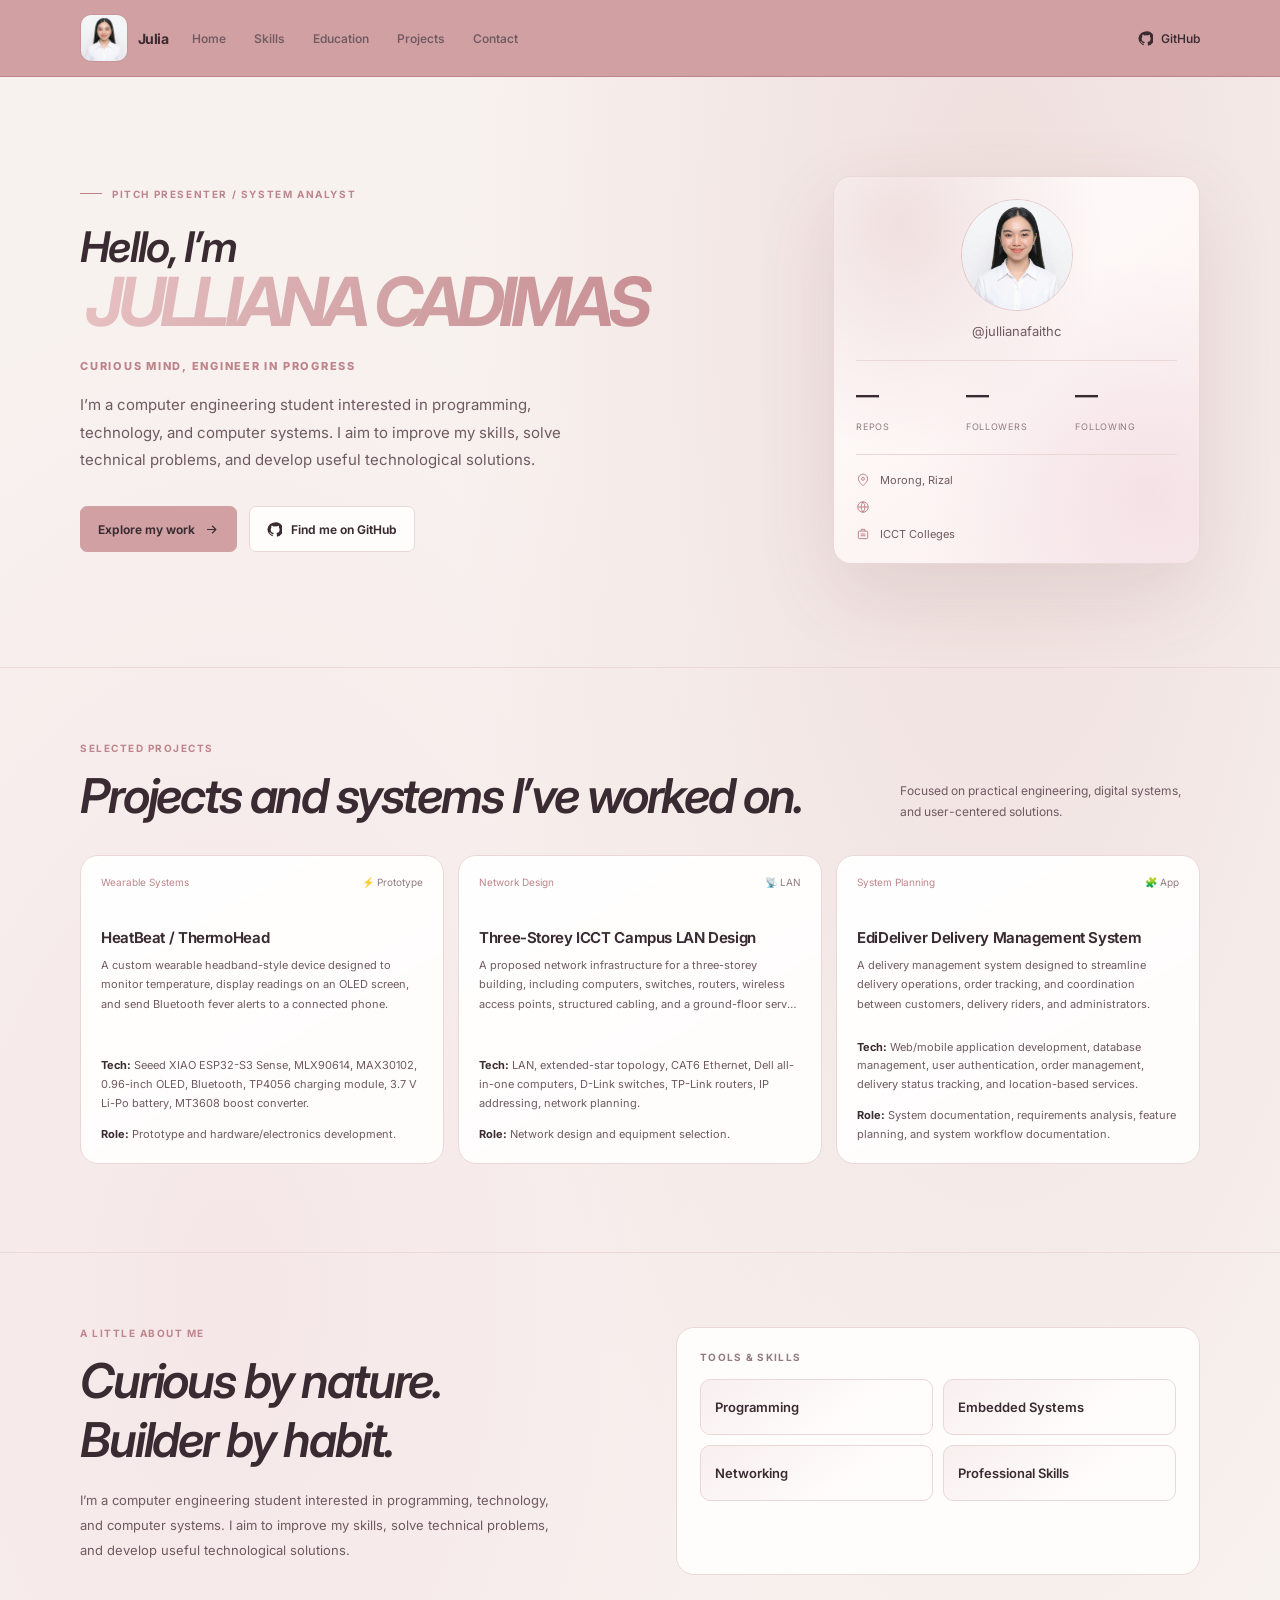
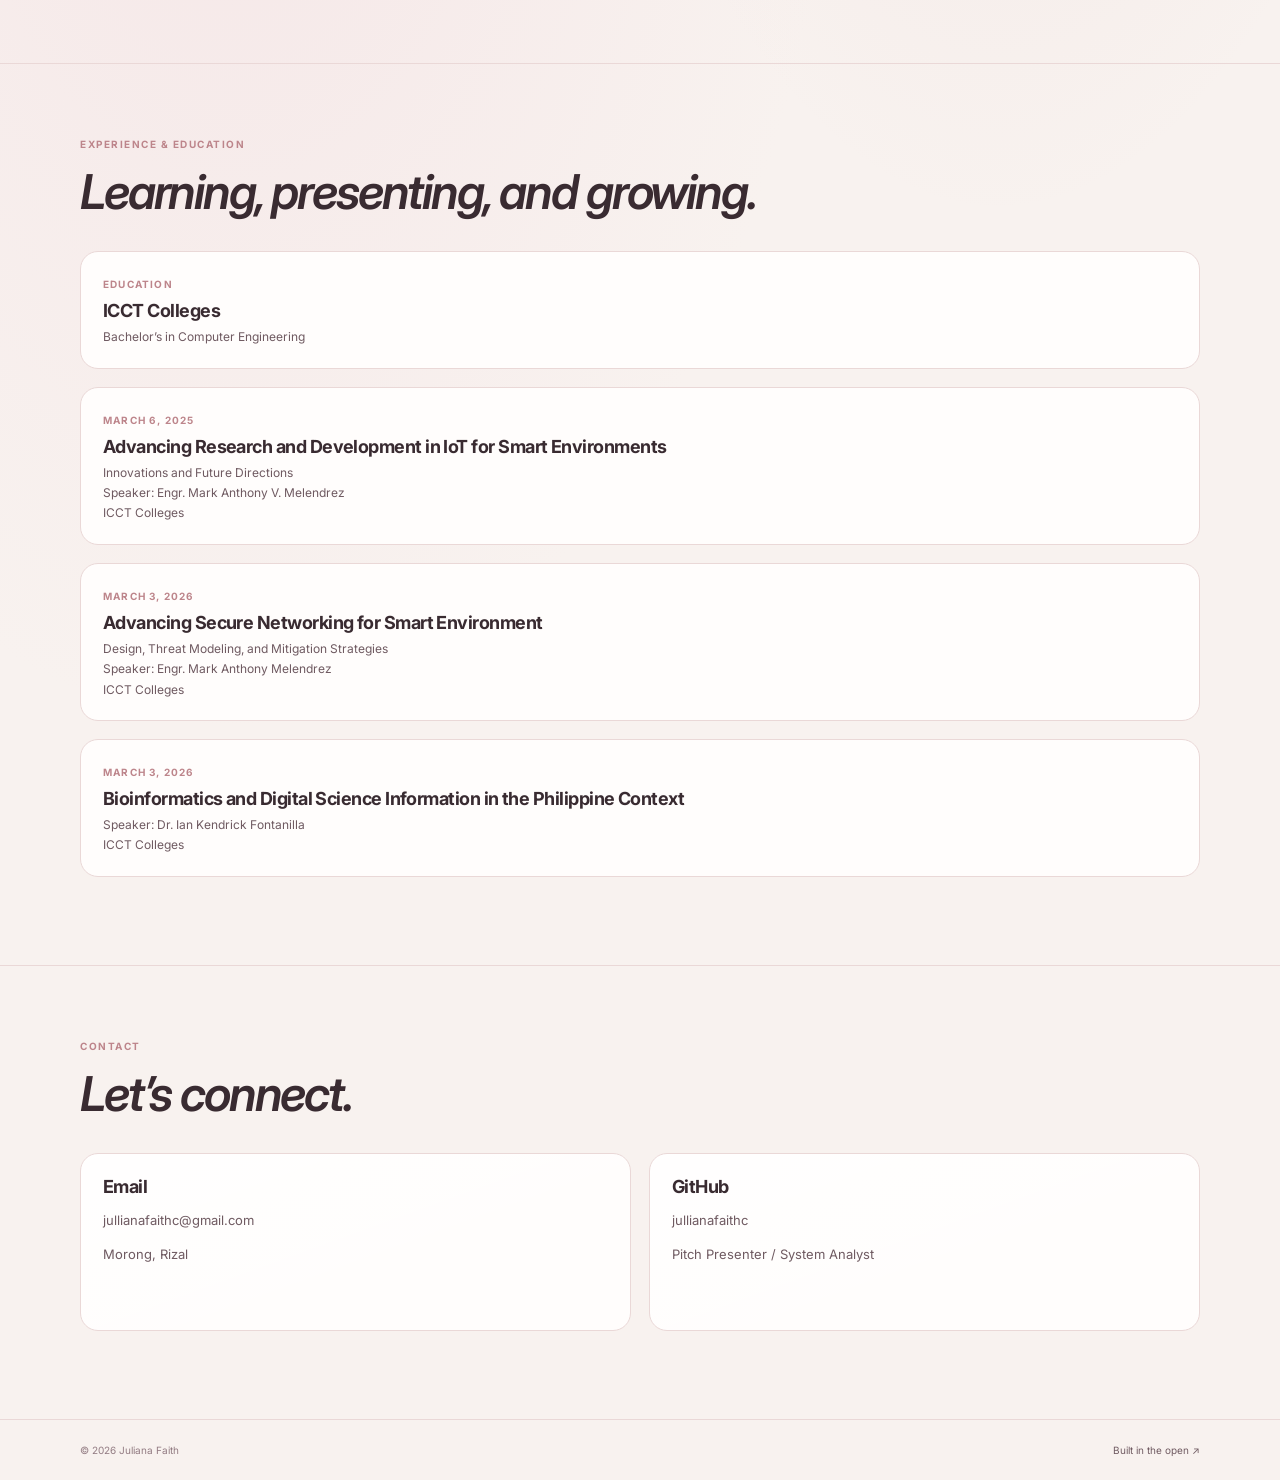
==== index.html @ ccee4d86 "Update portfolio header color Co-authored-by: Copilot <223556219+Copilot@users.noreply.github.com>" ====
<!doctype html>
<html lang="en">
  <head>
    <meta charset="utf-8" />
    <meta name="viewport" content="width=device-width, initial-scale=1" />
    <meta
      name="description"
      content="Portfolio of Juliana Faith E. Cadimas — computer engineering student, system analyst, and software developer."
    />
    <meta name="theme-color" content="#f8f2ef" />
    <title>Julliana Faith E. Cadimas — Portfolio</title>
    <link
      rel="icon"
      type="image/svg+xml"
      href="data:image/svg+xml,%3Csvg xmlns='http://www.w3.org/2000/svg' viewBox='0 0 64 64'%3E%3Cdefs%3E%3ClinearGradient id='g' x1='0' y1='0' x2='1' y2='1'%3E%3Cstop stop-color='%23fff06a'/%3E%3Cstop offset='1' stop-color='%23ffad42'/%3E%3C/linearGradient%3E%3C/defs%3E%3Crect width='64' height='64' rx='16' fill='url(%23g)'/%3E%3Ctext x='50%25' y='53%25' dominant-baseline='middle' text-anchor='middle' font-family='Georgia,serif' font-size='29' font-weight='700' fill='%23241900'%3EJC%3C/text%3E%3C/svg%3E"
    />
    <link rel="preconnect" href="https://fonts.googleapis.com" />
    <link rel="preconnect" href="https://fonts.gstatic.com" crossorigin />
    <link
      href="https://fonts.googleapis.com/css2?family=Inter:wght@400..800&family=Playfair+Display:wght@400..800&display=swap"
      rel="stylesheet"
    />
    <link rel="stylesheet" href="style.css" />
  </head>
  <body>
    <header class="site-header">
      <nav class="nav shell" aria-label="Main navigation">
        <a class="wordmark" href="#home" aria-label="Julia home">
          <img class="wordmark-mark" src="image/profile-picture.png" alt="" />
          <span>Julia</span>
        </a>
        <div class="nav-links" aria-label="Sections">
          <a href="#home">Home</a>
          <a href="#skills">Skills</a>
          <a href="#education">Education</a>
          <a href="#work">Projects</a>
          <a href="#contact">Contact</a>
          <a class="nav-github" id="nav-github" href="https://github.com/jullianafaithc" target="_blank" rel="noreferrer">
            <svg viewBox="0 0 24 24" fill="currentColor" aria-hidden="true">
              <path d="M12 .8a11.2 11.2 0 0 0-3.54 21.82c.56.1.77-.24.77-.54v-2.1c-3.14.68-3.8-1.33-3.8-1.33-.51-1.3-1.25-1.65-1.25-1.65-1.02-.7.08-.69.08-.69 1.13.08 1.73 1.16 1.73 1.16 1 .1.75 2.37 4.3 1.69.1-.73.4-1.23.72-1.51-2.5-.28-5.14-1.25-5.14-5.57 0-1.23.44-2.23 1.16-3.02-.12-.28-.5-1.43.11-2.98 0 0 .95-.3 3.08 1.15a10.7 10.7 0 0 1 5.6 0c2.13-1.45 3.07-1.15 3.07-1.15.61 1.55.23 2.7.12 2.98.72.79 1.15 1.8 1.15 3.02 0 4.33-2.64 5.29-5.15 5.56.41.36.77 1.04.77 2.1v3.11c0 .3.2.65.78.54A11.2 11.2 0 0 0 12 .8Z" />
            </svg>
            GitHub
          </a>
        </div>
      </nav>
    </header>

    <main id="home">
      <section class="hero shell" aria-labelledby="hero-title">
        <div>
          <p class="eyebrow">Pitch Presenter / System Analyst</p>
          <h1 id="hero-title"><span class="hero-greeting">Hello, I’m</span> <span class="hero-name" id="hero-name">JULLIANA CADIMAS</span></h1>
          <p class="tagline" id="tagline">Curious mind, engineer in progress</p>
          <p class="hero-copy" id="hero-copy">
            I’m a computer engineering student interested in programming, technology, and computer systems. I aim to improve my skills, solve technical problems, and develop useful technological solutions.
          </p>
          <div class="hero-actions">
            <a class="button button-primary" href="#work">
              Explore my work
              <svg viewBox="0 0 24 24" fill="none" stroke="currentColor" stroke-width="1.8" aria-hidden="true">
                <path d="M5 12h14m-6-6 6 6-6 6" />
              </svg>
            </a>
            <a class="button button-secondary" id="hero-github" href="https://github.com/jullianafaithc" target="_blank" rel="noreferrer">
              <svg viewBox="0 0 24 24" fill="currentColor" aria-hidden="true">
                <path d="M12 .8a11.2 11.2 0 0 0-3.54 21.82c.56.1.77-.24.77-.54v-2.1c-3.14.68-3.8-1.33-3.8-1.33-.51-1.3-1.25-1.65-1.25-1.65-1.02-.7.08-.69.08-.69 1.13.08 1.73 1.16 1.73 1.16 1 .1.75 2.37 4.3 1.69.1-.73.4-1.23.72-1.51-2.5-.28-5.14-1.25-5.14-5.57 0-1.23.44-2.23 1.16-3.02-.12-.28-.5-1.43.11-2.98 0 0 .95-.3 3.08 1.15a10.7 10.7 0 0 1 5.6 0c2.13-1.45 3.07-1.15 3.07-1.15.61 1.55.23 2.7.12 2.98.72.79 1.15 1.8 1.15 3.02 0 4.33-2.64 5.29-5.15 5.56.41.36.77 1.04.77 2.1v3.11c0 .3.2.65.78.54A11.2 11.2 0 0 0 12 .8Z" />
              </svg>
              Find me on GitHub
            </a>
          </div>
        </div>

        <aside class="profile-card" aria-label="GitHub profile">
          <div class="profile-top">
            <a
              class="profile-photo-link"
              href="profile.html"
              aria-label="View Julia's profile photo larger"
            >
              <img
                class="avatar"
                id="profile-avatar"
                src="image/profile-picture.png"
                alt="Julia's profile photo"
              />
            </a>
            <p class="profile-handle" id="profile-handle">@jullianafaithc</p>
          </div>
          <div class="profile-facts" aria-label="GitHub profile statistics">
            <div><span class="fact-value" id="repo-count">—</span><span class="fact-label">Repos</span></div>
            <div><span class="fact-value" id="follower-count">—</span><span class="fact-label">Followers</span></div>
            <div><span class="fact-value" id="following-count">—</span><span class="fact-label">Following</span></div>
          </div>
          <div class="profile-meta">
            <div class="meta-row" id="location-row">
              <svg viewBox="0 0 24 24" fill="none" stroke="currentColor" stroke-width="1.7" aria-hidden="true">
                <path d="M20 10c0 5-8 12-8 12S4 15 4 10a8 8 0 1 1 16 0Z" /><circle cx="12" cy="10" r="2.5" />
              </svg>
              <span id="profile-location">Morong, Rizal</span>
            </div>
            <div class="meta-row" id="website-row" hidden>
              <svg viewBox="0 0 24 24" fill="none" stroke="currentColor" stroke-width="1.7" aria-hidden="true">
                <circle cx="12" cy="12" r="9" /><path d="M3 12h18M12 3a14 14 0 0 1 0 18m0-18a14 14 0 0 0 0 18" />
              </svg>
              <a id="profile-website" target="_blank" rel="noreferrer"></a>
            </div>
            <div class="meta-row" id="company-row">
              <svg viewBox="0 0 24 24" fill="none" stroke="currentColor" stroke-width="1.7" aria-hidden="true">
                <rect x="4" y="7" width="16" height="13" rx="1.5" /><path d="M9 7V4h6v3M8 12h8m-8 3h8" />
              </svg>
              <span id="profile-company">ICCT Colleges</span>
            </div>
          </div>
        </aside>
      </section>

      <section class="section" id="work" aria-labelledby="work-title">
        <div class="shell">
          <div class="section-heading">
            <div>
              <p class="section-kicker">Selected projects</p>
              <h2 id="work-title">Projects and systems I’ve worked on.</h2>
            </div>
            <p class="section-note">Focused on practical engineering, digital systems, and user-centered solutions.</p>
          </div>
          <div class="project-grid" id="project-grid" aria-live="polite">
            <p class="sr-only" id="load-status" role="status"></p>
            <article class="project-card">
              <div class="project-topline">
                <span class="project-folder">Wearable Systems</span>
                <span class="project-stats"><span class="project-stat">⚡ Prototype</span></span>
              </div>
              <h3 class="project-title">HeatBeat / ThermoHead</h3>
              <p class="project-description">
                A custom wearable headband-style device designed to monitor temperature, display readings on an OLED screen, and send Bluetooth fever alerts to a connected phone.
              </p>
              <div class="project-meta">
                <span><strong>Tech:</strong> Seeed XIAO ESP32-S3 Sense, MLX90614, MAX30102, 0.96-inch OLED, Bluetooth, TP4056 charging module, 3.7 V Li-Po battery, MT3608 boost converter.</span>
                <span><strong>Role:</strong> Prototype and hardware/electronics development.</span>
              </div>
            </article>

            <article class="project-card">
              <div class="project-topline">
                <span class="project-folder">Network Design</span>
                <span class="project-stats"><span class="project-stat">📡 LAN</span></span>
              </div>
              <h3 class="project-title">Three-Storey ICCT Campus LAN Design</h3>
              <p class="project-description">
                A proposed network infrastructure for a three-storey building, including computers, switches, routers, wireless access points, structured cabling, and a ground-floor server room.
              </p>
              <div class="project-meta">
                <span><strong>Tech:</strong> LAN, extended-star topology, CAT6 Ethernet, Dell all-in-one computers, D-Link switches, TP-Link routers, IP addressing, network planning.</span>
                <span><strong>Role:</strong> Network design and equipment selection.</span>
              </div>
            </article>

            <article class="project-card">
              <div class="project-topline">
                <span class="project-folder">System Planning</span>
                <span class="project-stats"><span class="project-stat">🧩 App</span></span>
              </div>
              <h3 class="project-title">EdiDeliver Delivery Management System</h3>
              <p class="project-description">
                A delivery management system designed to streamline delivery operations, order tracking, and coordination between customers, delivery riders, and administrators.
              </p>
              <div class="project-meta">
                <span><strong>Tech:</strong> Web/mobile application development, database management, user authentication, order management, delivery status tracking, and location-based services.</span>
                <span><strong>Role:</strong> System documentation, requirements analysis, feature planning, and system workflow documentation.</span>
              </div>
            </article>
          </div>
        </div>
      </section>

      <section class="section" id="about" aria-labelledby="about-title">
        <div class="shell about-grid">
          <div>
            <p class="section-kicker">A little about me</p>
            <h2 id="about-title">Curious by nature.<br />Builder by habit.</h2>
            <p class="about-copy" id="about-copy">
              I’m a computer engineering student interested in programming, technology, and computer systems. I aim to improve my skills, solve technical problems, and develop useful technological solutions.
            </p>
          </div>
          <div class="stack-panel" id="skills">
            <p class="stack-title">Tools &amp; skills</p>
            <div class="skill-categories">
              <details class="skill-category">
                <summary>Programming</summary>
                <div class="stack-tags">
                  <span class="stack-tag">C++</span>
                  <span class="stack-tag">Java</span>
                  <span class="stack-tag">JavaScript</span>
                  <span class="stack-tag">HTML</span>
                  <span class="stack-tag">CSS</span>
                </div>
              </details>
              <details class="skill-category">
                <summary>Embedded Systems</summary>
                <div class="stack-tags">
                  <span class="stack-tag">Microcontrollers</span>
                  <span class="stack-tag">Sensors</span>
                  <span class="stack-tag">Hardware integration</span>
                </div>
              </details>
              <details class="skill-category">
                <summary>Networking</summary>
                <div class="stack-tags">
                  <span class="stack-tag">Basic networking</span>
                  <span class="stack-tag">Cisco configuration</span>
                  <span class="stack-tag">VLAN</span>
                  <span class="stack-tag">Routing</span>
                </div>
              </details>
              <details class="skill-category">
                <summary>Professional Skills</summary>
                <div class="stack-tags">
                  <span class="stack-tag">Problem solving</span>
                  <span class="stack-tag">Teamwork</span>
                  <span class="stack-tag">Communication</span>
                  <span class="stack-tag">AI prompting</span>
                </div>
              </details>
            </div>
          </div>
        </div>
      </section>

      <section class="section" id="education" aria-labelledby="experience-title">
        <div class="shell">
          <div class="section-heading">
            <div>
              <p class="section-kicker">Experience &amp; education</p>
              <h2 id="experience-title">Learning, presenting, and growing.</h2>
            </div>
          </div>
          <div class="timeline">
            <div class="timeline-item">
              <span class="timeline-date">Education</span>
              <h3>ICCT Colleges</h3>
              <p>Bachelor’s in Computer Engineering</p>
            </div>
            <div class="timeline-item">
              <span class="timeline-date">March 6, 2025</span>
              <h3>Advancing Research and Development in IoT for Smart Environments</h3>
              <p>Innovations and Future Directions</p>
              <p>Speaker: Engr. Mark Anthony V. Melendrez</p>
              <p>ICCT Colleges</p>
            </div>
            <div class="timeline-item">
              <span class="timeline-date">March 3, 2026</span>
              <h3>Advancing Secure Networking for Smart Environment</h3>
              <p>Design, Threat Modeling, and Mitigation Strategies</p>
              <p>Speaker: Engr. Mark Anthony Melendrez</p>
              <p>ICCT Colleges</p>
            </div>
            <div class="timeline-item">
              <span class="timeline-date">March 3, 2026</span>
              <h3>Bioinformatics and Digital Science Information in the Philippine Context</h3>
              <p>Speaker: Dr. Ian Kendrick Fontanilla</p>
              <p>ICCT Colleges</p>
            </div>
          </div>
        </div>
      </section>

      <section class="section" id="contact" aria-labelledby="contact-title">
        <div class="shell">
          <div class="section-heading">
            <div>
              <p class="section-kicker">Contact</p>
              <h2 id="contact-title">Let’s connect.</h2>
            </div>
          </div>
          <div class="contact-grid">
            <div class="contact-card">
              <h3>Email</h3>
              <a href="mailto:jullianafaithc@gmail.com">jullianafaithc@gmail.com</a>
              <span>Morong, Rizal</span>
            </div>
            <div class="contact-card">
              <h3>GitHub</h3>
              <a href="https://github.com/jullianafaithc" target="_blank" rel="noreferrer">jullianafaithc</a>
              <span>Pitch Presenter / System Analyst</span>
            </div>
          </div>
        </div>
      </section>
    </main>

    <footer class="site-footer">
      <div class="shell footer-inner">
        <span>© <span id="current-year"></span> Juliana Faith</span>
        <a class="footer-link" id="footer-github" href="https://github.com/jullianafaithc" target="_blank" rel="noreferrer">Built in the open ↗</a>
      </div>
    </footer>

    <script src="script.js"></script>
  </body>
</html>
---- style.css ----
:root {
        color-scheme: light;
        --bg: #f8f2ef;
        --surface: #fffdfc;
        --surface-raised: #f7e9e6;
        --text: #392b31;
        --muted: #6f5a61;
        --subtle: #927b82;
        --line: #ead8d7;
        --accent: #bd858b;
        --accent-light: #d0a0a3;
        --accent-warm: #c58b90;
        --accent-ink: #392b31;
        --sans: "Inter", Arial, sans-serif;
      }

      *,
      *::before,
      *::after {
        box-sizing: border-box;
      }

      html {
        scroll-behavior: smooth;
        scroll-padding-top: 92px;
      }

      body {
        margin: 0;
        background:
          radial-gradient(ellipse at 78% 10%, rgb(208 160 163 / 24%), transparent 34rem),
          radial-gradient(ellipse at 18% 42%, rgb(242 218 223 / 48%), transparent 38rem),
          var(--bg);
        color: var(--text);
        font-family: var(--sans);
        -webkit-font-smoothing: antialiased;
      }

      a {
        color: inherit;
        text-decoration: none;
      }

      button,
      a {
        -webkit-tap-highlight-color: transparent;
      }

      .shell {
        width: min(100% - 48px, 1120px);
        margin-inline: auto;
      }

      .site-header {
        position: sticky;
        z-index: 5;
        top: 0;
        border-bottom: 1px solid var(--accent);
        background: var(--accent-light);
        backdrop-filter: blur(18px);
      }

      .nav {
        display: flex;
        min-height: 76px;
        align-items: center;
        justify-content: flex-start;
        gap: 24px;
      }

      .wordmark {
        display: inline-flex;
        align-items: center;
        gap: 10px;
        font-size: 14px;
        font-weight: 700;
        letter-spacing: -0.04em;
      }

      .wordmark-mark {
        display: block;
        width: 48px;
        height: 48px;
        border: 1px solid rgb(189 133 139 / 34%);
        border-radius: 11px;
        object-fit: cover;
      }

      .nav-links {
        display: flex;
        align-items: center;
        flex: 1;
        gap: clamp(14px, 2.3vw, 28px);
        color: var(--muted);
        font-size: 12px;
        font-weight: 550;
      }

      .nav-github {
        margin-left: auto;
      }

      .nav-links a {
        transition: color 160ms ease;
      }

      .nav-links a:hover,
      .nav-links a:focus-visible {
        color: var(--text);
      }

      .nav-github {
        display: inline-flex;
        align-items: center;
        gap: 8px;
        color: var(--text);
      }

      .nav-github svg {
        width: 15px;
        height: 15px;
      }

      main {
        overflow: hidden;
      }

      .hero {
        display: grid;
        min-height: 590px;
        grid-template-columns: minmax(0, 1.3fr) minmax(260px, 0.7fr);
        align-items: center;
        gap: 72px;
        padding-block: 92px 96px;
      }

      .eyebrow {
        display: flex;
        align-items: center;
        gap: 10px;
        margin: 0 0 26px;
        color: var(--accent);
        font-size: 10px;
        font-weight: 700;
        letter-spacing: 0.16em;
        text-transform: uppercase;
      }

      .eyebrow::before {
        width: 22px;
        height: 1px;
        background: currentColor;
        content: "";
      }

      h1,
      h2,
      p {
        margin-top: 0;
      }

      h1 {
        max-width: 680px;
        margin-bottom: 24px;
        font-family: var(--sans);
        font-size: clamp(54px, 7.2vw, 88px);
        font-weight: 600;
        font-style: italic;
        letter-spacing: -0.065em;
        line-height: 0.99;
      }

      h1 .hero-greeting {
        display: block;
        font-family: var(--sans);
        font-size: 0.48em;
        font-weight: 600;
        letter-spacing: -0.04em;
      }

      h1 .hero-name {
        display: block;
        padding-left: 0.08em;
        background: linear-gradient(110deg, #e8c2c4, #d0a0a3, #c4878c);
        background-clip: text;
        color: transparent;
        font-size: calc(0.8em - 2pt);
        font-style: italic;
        font-family: var(--sans);
        font-weight: 700;
        -webkit-background-clip: text;
      }

      .hero-copy {
        max-width: 510px;
        margin-bottom: 32px;
        color: var(--muted);
        font-size: 15px;
        line-height: 1.85;
      }

      .hero-actions {
        display: flex;
        flex-wrap: wrap;
        align-items: center;
        gap: 12px;
      }

      .button {
        display: inline-flex;
        min-height: 46px;
        align-items: center;
        justify-content: center;
        gap: 9px;
        padding: 0 17px;
        border: 1px solid var(--line);
        border-radius: 7px;
        font-size: 12px;
        font-weight: 650;
        transition:
          transform 160ms ease,
          background 160ms ease,
          border-color 160ms ease;
      }

      .button:hover {
        transform: translateY(-2px);
      }

      .button-primary {
        border-color: var(--accent-light);
        background: var(--accent-light);
        color: var(--accent-ink);
      }

      .button-primary:hover {
        background: #dfb6b7;
      }

      .button-secondary {
        background: var(--surface);
        color: var(--text);
      }

      .button-secondary:hover {
        border-color: var(--accent);
        background: var(--surface);
      }

      .button svg {
        width: 15px;
        height: 15px;
      }

      .profile-card {
        position: relative;
        padding: 22px;
        border: 1px solid var(--line);
        border-radius: 18px;
        background:
          radial-gradient(ellipse at 18% 12%, rgb(208 160 163 / 30%), transparent 48%),
          radial-gradient(ellipse at 86% 82%, rgb(230 190 206 / 32%), transparent 52%),
          linear-gradient(145deg, #fffdfc, #fbf0ef);
        box-shadow: 0 28px 80px rgb(105 65 75 / 12%);
        overflow: hidden;
      }

      .profile-card::before {
        position: absolute;
        top: -1px;
        right: 24px;
        left: 24px;
        height: 1px;
        background: linear-gradient(90deg, transparent, var(--accent-warm), var(--accent-light), transparent);
        content: "";
      }

      .profile-top {
        display: flex;
        align-items: center;
        flex-direction: column;
        gap: 12px;
        padding-bottom: 21px;
        border-bottom: 1px solid var(--line);
      }

      .avatar {
        width: 112px;
        height: 112px;
        flex: 0 0 auto;
        border: 1px solid rgb(189 133 139 / 38%);
        border-radius: 50%;
        object-fit: cover;
      }

      .profile-photo-link {
        display: block;
        border-radius: 50%;
        line-height: 0;
      }

      .profile-photo-link:focus-visible {
        outline: 2px solid var(--accent);
        outline-offset: 4px;
      }

      .profile-handle {
        margin: 0;
        color: var(--muted);
        font-size: 13px;
      }

      .profile-facts {
        display: grid;
        grid-template-columns: repeat(3, 1fr);
        gap: 8px;
        padding-block: 20px;
        border-bottom: 1px solid var(--line);
      }

      .fact-value {
        display: block;
        margin-bottom: 5px;
        color: var(--text);
        font-family: var(--sans);
        font-size: 23px;
        font-weight: 600;
      }

      .fact-label {
        color: var(--subtle);
        font-size: 9px;
        letter-spacing: 0.08em;
        text-transform: uppercase;
      }

      .profile-meta {
        display: grid;
        gap: 13px;
        padding-top: 18px;
      }

      .meta-row {
        display: flex;
        align-items: center;
        gap: 10px;
        color: var(--muted);
        font-size: 11px;
        overflow-wrap: anywhere;
      }

      .meta-row svg {
        width: 14px;
        height: 14px;
        flex: 0 0 auto;
        color: var(--accent);
      }

      .meta-row a:hover {
        color: var(--text);
      }

      .section {
        padding-block: 74px 88px;
        border-top: 1px solid var(--line);
      }

      .section-heading {
        display: flex;
        align-items: end;
        justify-content: space-between;
        gap: 24px;
        margin-bottom: 30px;
      }

      .section-kicker {
        margin-bottom: 12px;
        color: var(--accent);
        font-size: 10px;
        font-weight: 700;
        letter-spacing: 0.15em;
        text-transform: uppercase;
      }

      h2 {
        margin-bottom: 0;
        font-family: var(--sans);
        font-size: clamp(34px, 5vw, 48px);
        font-weight: 600;
        font-style: italic;
        letter-spacing: -0.045em;
      }

      .section-note {
        max-width: 300px;
        margin-bottom: 3px;
        color: var(--muted);
        font-size: 12px;
        line-height: 1.7;
      }

      .project-grid {
        display: grid;
        grid-template-columns: repeat(3, minmax(0, 1fr));
        gap: 14px;
      }

      .project-card {
        display: flex;
        min-height: 224px;
        flex-direction: column;
        padding: 20px;
        border: 1px solid var(--line);
        border-radius: 18px;
        background: linear-gradient(150deg, rgb(255 255 255 / 78%), transparent 75%), var(--surface);
        transition:
          transform 180ms ease,
          border-color 180ms ease,
          background 180ms ease;
        overflow: hidden;
      }

      .project-card:hover {
        transform: translateY(-4px);
        border-color: var(--accent);
        background-color: var(--surface-raised);
      }

      .project-topline {
        display: flex;
        align-items: center;
        justify-content: space-between;
        gap: 12px;
        margin-bottom: 25px;
        color: var(--subtle);
        font-size: 10px;
      }

      .project-folder {
        color: var(--accent);
      }

      .project-stats,
      .project-stat {
        display: inline-flex;
        align-items: center;
        gap: 5px;
      }

      .project-stats {
        gap: 12px;
      }

      .project-stat svg {
        width: 13px;
        height: 13px;
      }

      .project-title {
        margin-bottom: 9px;
        font-size: 15px;
        font-weight: 650;
        letter-spacing: -0.025em;
        overflow-wrap: anywhere;
      }

      .project-description {
        display: -webkit-box;
        overflow: hidden;
        margin-bottom: 24px;
        color: var(--muted);
        font-size: 11px;
        line-height: 1.75;
        line-clamp: 3;
        -webkit-box-orient: vertical;
        -webkit-line-clamp: 3;
      }

      .project-bottom {
        display: flex;
        align-items: center;
        justify-content: space-between;
        gap: 12px;
        margin-top: auto;
        color: var(--subtle);
        font-size: 10px;
      }

      .project-language {
        display: inline-flex;
        align-items: center;
        gap: 7px;
      }

      .language-dot {
        width: 7px;
        height: 7px;
        border-radius: 50%;
        background: linear-gradient(135deg, var(--accent-light), var(--accent-warm));
        box-shadow: 0 0 12px rgb(197 139 144 / 28%);
      }

      .project-arrow {
        color: var(--accent);
        font-size: 15px;
      }

      .tagline {
        margin: 0 0 18px;
        color: var(--accent);
        font-size: 11px;
        font-weight: 800;
        letter-spacing: 0.16em;
        text-transform: uppercase;
      }

      .project-meta {
        display: grid;
        gap: 12px;
        margin-top: auto;
        color: var(--muted);
        font-size: 11px;
        line-height: 1.7;
      }

      .project-meta strong {
        color: var(--text);
      }

      .timeline {
        display: grid;
        gap: 18px;
      }

      .timeline-item {
        padding: 20px 22px;
        border: 1px solid var(--line);
        border-radius: 18px;
        background: var(--surface);
      }

      .timeline-item h3 {
        margin: 0 0 6px;
        font-size: 18px;
        letter-spacing: -0.03em;
      }

      .timeline-item p {
        margin: 0;
        color: var(--muted);
        font-size: 12px;
        line-height: 1.7;
      }

      .timeline-date {
        display: inline-block;
        margin-bottom: 10px;
        color: var(--accent);
        font-size: 10px;
        font-weight: 700;
        letter-spacing: 0.12em;
        text-transform: uppercase;
      }

      .contact-grid {
        display: grid;
        grid-template-columns: repeat(2, minmax(0, 1fr));
        gap: 18px;
      }

      .contact-card {
        display: flex;
        flex-direction: column;
        gap: 12px;
        min-height: 178px;
        padding: 22px;
        border: 1px solid var(--line);
        border-radius: 18px;
        background: linear-gradient(160deg, rgb(255 255 255 / 78%), transparent 70%), var(--surface);
        overflow: hidden;
      }

      .contact-card h3 {
        margin: 0;
        font-size: 18px;
        letter-spacing: -0.03em;
      }

      .contact-card a,
      .contact-card span {
        color: var(--muted);
        font-size: 13px;
        line-height: 1.7;
      }

      .contact-card a:hover {
        color: var(--text);
      }

      .load-message {
        grid-column: 1 / -1;
        padding: 30px;
        border: 1px dashed var(--line);
        border-radius: 9px;
        color: var(--muted);
        font-size: 12px;
        line-height: 1.7;
        text-align: center;
      }

      .about-grid {
        display: grid;
        grid-template-columns: 1fr 1fr;
        gap: 72px;
      }

      .about-copy {
        max-width: 480px;
        margin-top: 19px;
        color: var(--muted);
        font-size: 13px;
        line-height: 1.9;
      }

      .about-copy a {
        color: var(--accent);
      }

      .about-copy a:hover {
        text-decoration: underline;
        text-underline-offset: 3px;
      }

      .stack-panel {
        padding: 23px;
        border: 1px solid var(--line);
        border-radius: 18px;
        background: var(--surface);
      }

      .stack-title {
        margin: 0 0 16px;
        color: var(--subtle);
        font-size: 10px;
        font-weight: 700;
        letter-spacing: 0.13em;
        text-transform: uppercase;
      }

      .skill-categories {
        display: grid;
        grid-template-columns: repeat(2, minmax(0, 1fr));
        gap: 10px;
      }

      .skill-category {
        align-self: start;
        border: 1px solid var(--line);
        border-radius: 10px;
        background:
          linear-gradient(145deg, rgb(208 160 163 / 15%), transparent 70%),
          var(--surface);
        transition: border-color 160ms ease, background-color 160ms ease;
      }

      .skill-category:hover,
      .skill-category[open] {
        border-color: var(--accent);
      }

      .skill-category summary {
        display: flex;
        min-height: 54px;
        align-items: center;
        justify-content: space-between;
        gap: 10px;
        padding: 12px 14px;
        color: var(--text);
        cursor: pointer;
        font-size: 13px;
        font-weight: 600;
        list-style: none;
      }

      .skill-category summary::-webkit-details-marker {
        display: none;
      }

      .skill-category summary:focus-visible {
        border-radius: 9px;
        outline: 2px solid var(--accent);
        outline-offset: 2px;
      }

      .skill-category[open] summary {
        border-bottom: 1px solid var(--line);
      }

      .skill-category .stack-tag {
        background-color: rgb(105 65 75 / 3%);
      }

      @media (max-width: 600px) {
        .skill-categories {
          grid-template-columns: 1fr;
        }
      }

      .stack-tags {
        display: flex;
        flex-wrap: wrap;
        gap: 8px;
        padding: 13px;
      }

      .stack-tag {
        padding: 8px 11px;
        border: 1px solid var(--line);
        border-radius: 5px;
        color: var(--text);
        font-size: 10px;
      }

      .site-footer {
        padding-block: 24px;
        border-top: 1px solid var(--line);
      }

      .footer-inner {
        display: flex;
        align-items: center;
        justify-content: space-between;
        gap: 18px;
        color: var(--subtle);
        font-size: 10px;
      }

      .footer-link {
        color: var(--muted);
      }

      .footer-link:hover {
        color: var(--accent);
      }

      .sr-only {
        position: absolute;
        width: 1px;
        height: 1px;
        overflow: hidden;
        clip: rect(0, 0, 0, 0);
        white-space: nowrap;
        clip-path: inset(50%);
      }

      @media (max-width: 800px) {
        .hero {
          min-height: 0;
          grid-template-columns: minmax(0, 1fr) minmax(230px, 0.8fr);
          gap: 34px;
          padding-block: 74px;
        }

        h1 {
          font-size: clamp(50px, 8vw, 68px);
        }

        .project-grid {
          grid-template-columns: repeat(2, minmax(0, 1fr));
        }

        .about-grid {
          gap: 36px;
        }
      }

      @media (max-width: 600px) {
        .shell {
          width: min(100% - 36px, 440px);
        }

        .nav {
          min-height: 66px;
          flex-wrap: wrap;
          gap: 10px 14px;
        }

        .nav-links {
          flex: 1 1 100%;
          flex-wrap: wrap;
          gap: 8px;
          font-size: 10px;
        }

        .nav-github {
          margin-left: 0;
        }

        .hero {
          grid-template-columns: 1fr;
          gap: 42px;
          padding-block: 64px 66px;
        }

        h1 {
          font-size: clamp(54px, 14vw, 72px);
        }

        .hero-copy {
          font-size: 13px;
        }

        .profile-card {
          max-width: 410px;
        }

        .section {
          padding-block: 59px 66px;
        }

        .section-heading {
          align-items: start;
          flex-direction: column;
          gap: 12px;
        }

        .section-note {
          max-width: 400px;
        }

        .project-grid {
          grid-template-columns: 1fr;
        }

        .project-card {
          min-height: 205px;
        }

        .about-grid {
          grid-template-columns: 1fr;
          gap: 27px;
        }
      }

      @media (prefers-reduced-motion: reduce) {
        *,
        *::before,
        *::after {
          scroll-behavior: auto !important;
          transition-duration: 0.01ms !important;
          animation-duration: 0.01ms !important;
          animation-iteration-count: 1 !important;
        }
      }
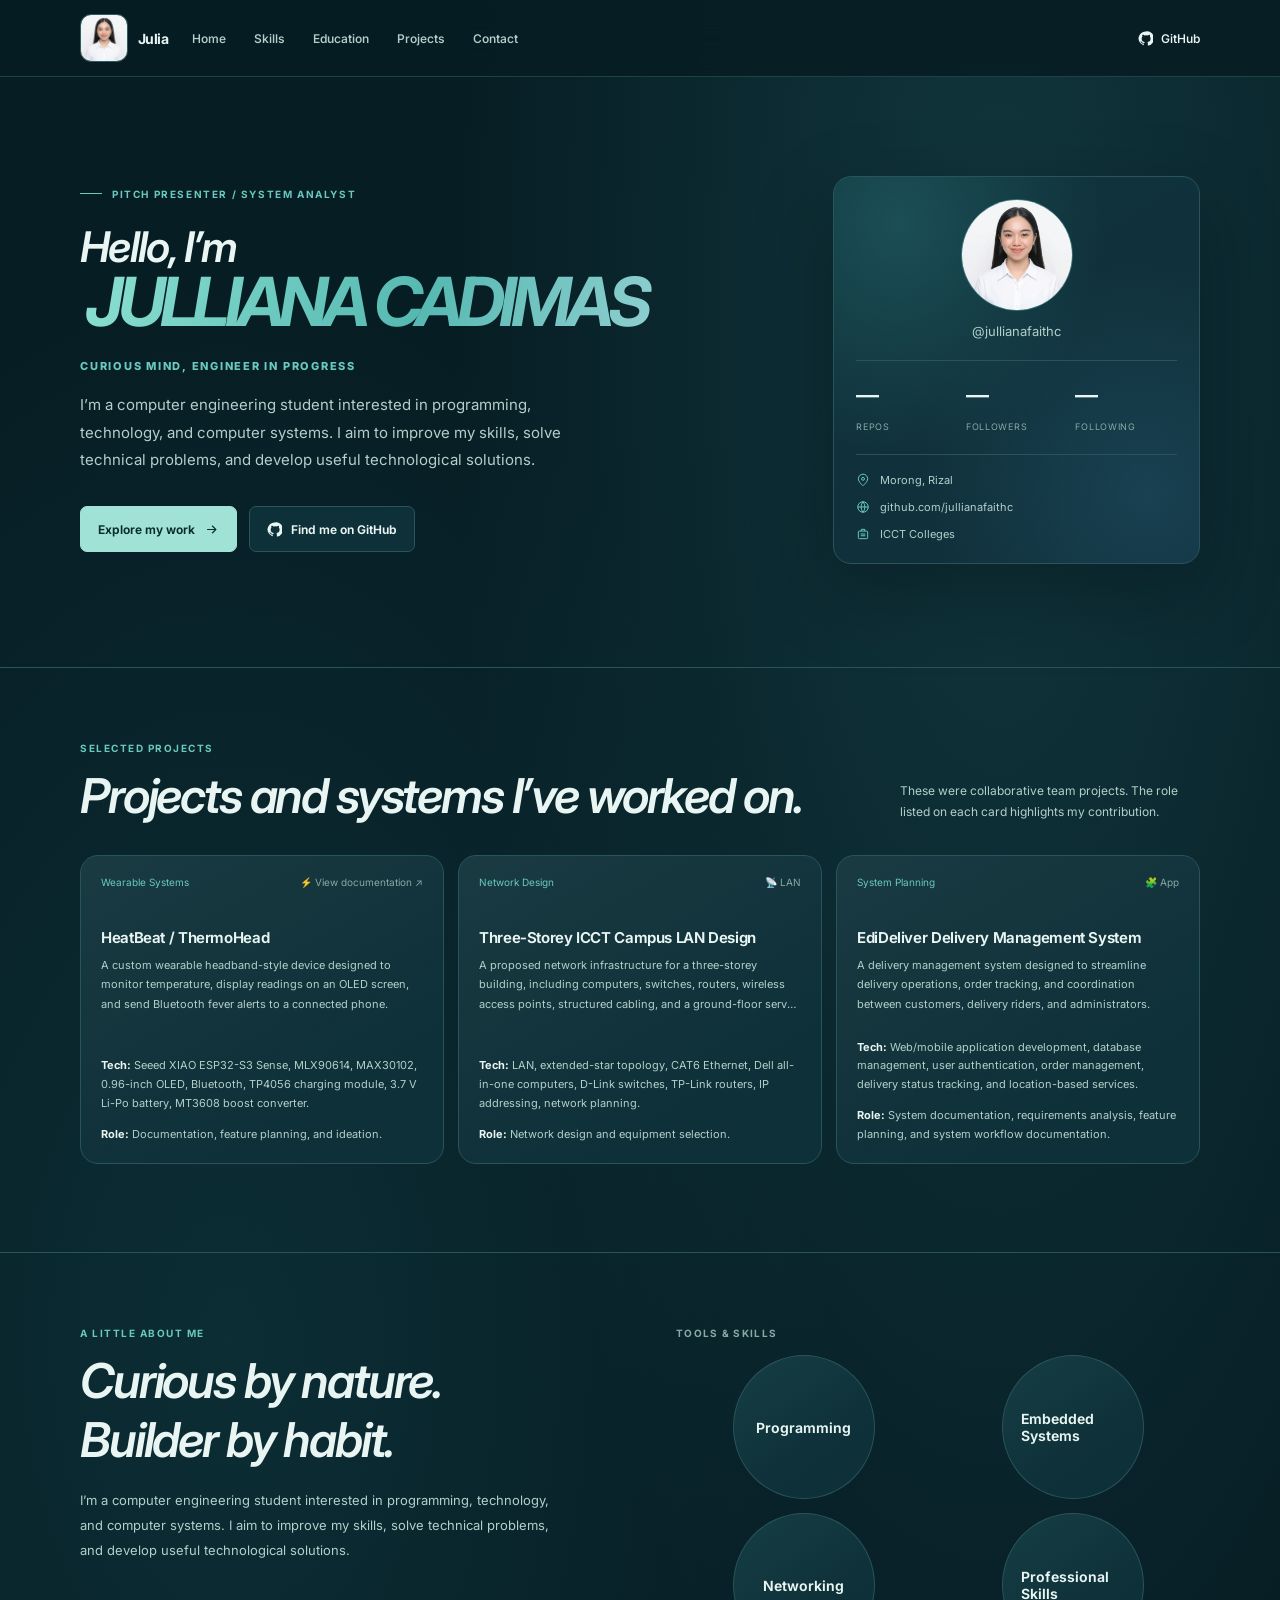
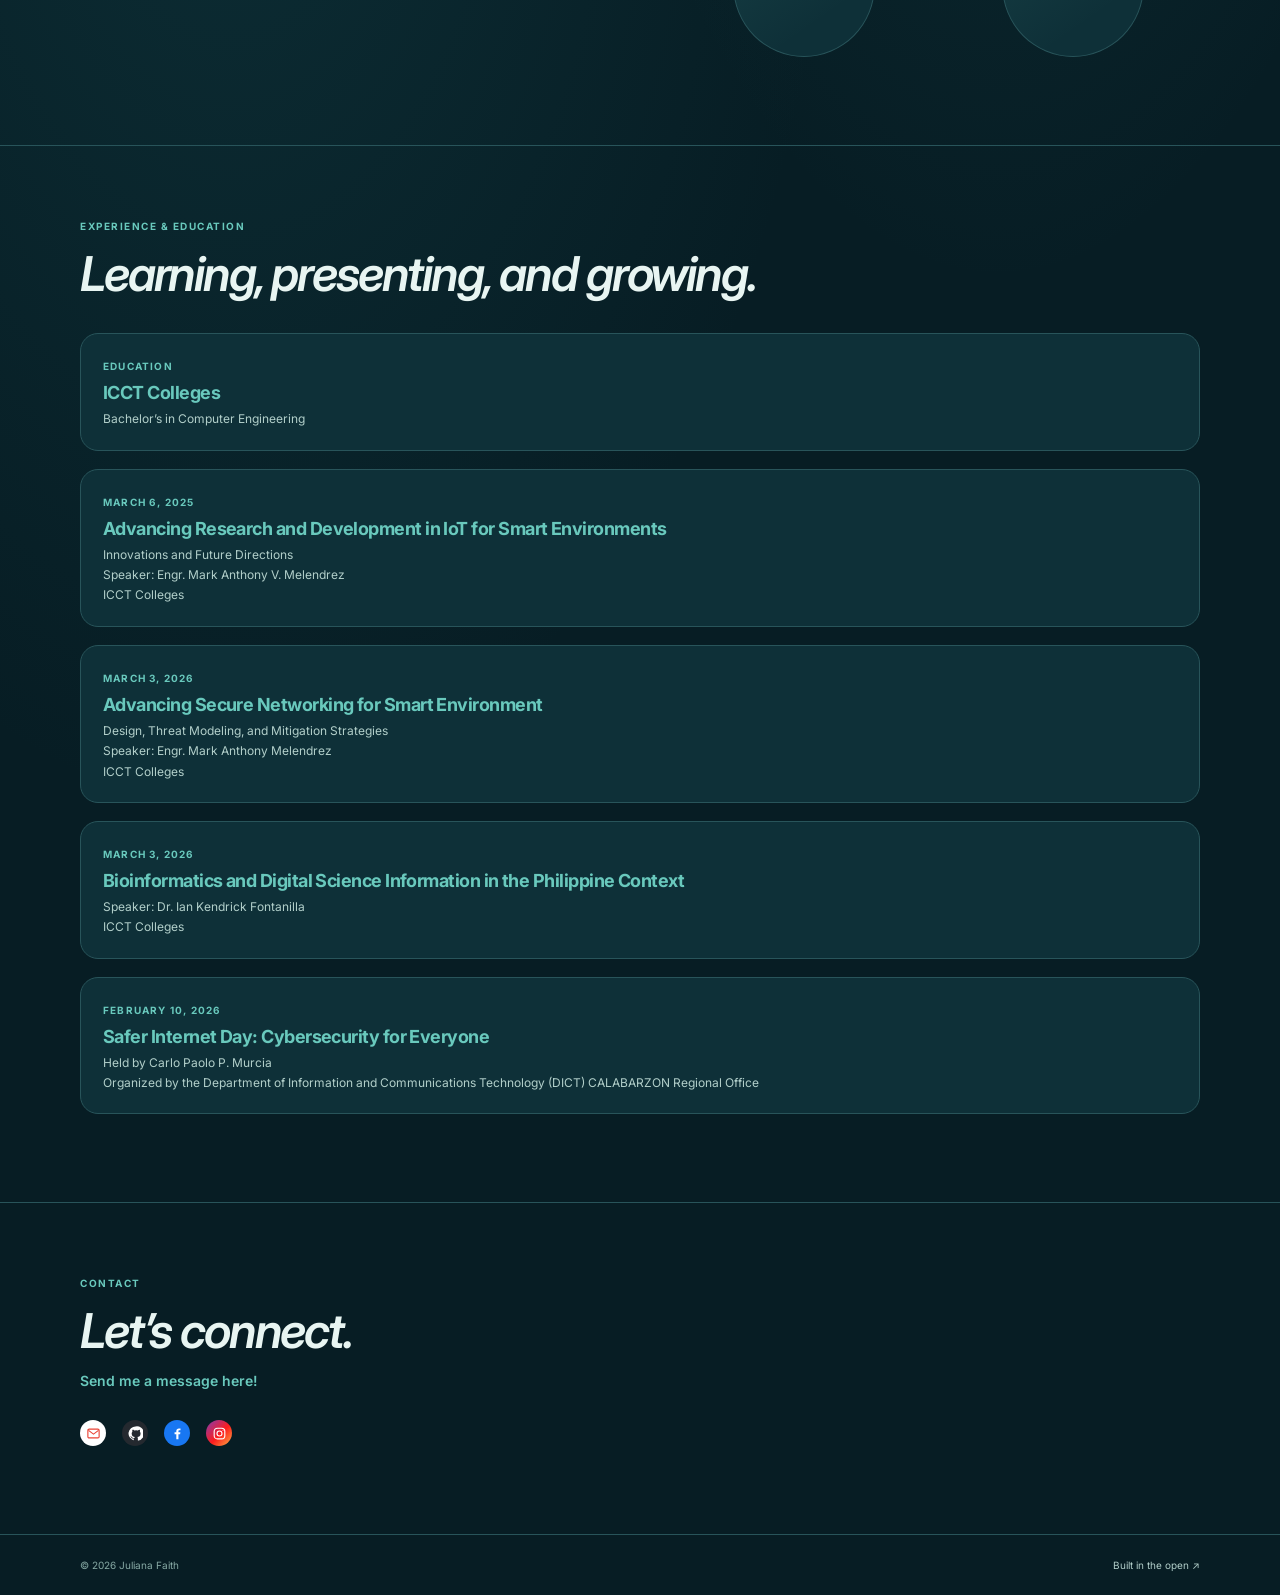
==== commit 8a6d3c37: "Update portfolio projects and skills" ====
--- a/index.html
+++ b/index.html
@@ -7,7 +7,7 @@
       name="description"
       content="Portfolio of Juliana Faith E. Cadimas — computer engineering student, system analyst, and software developer."
     />
-    <meta name="theme-color" content="#f8f2ef" />
+    <meta name="theme-color" content="#071d24" />
     <title>Julliana Faith E. Cadimas — Portfolio</title>
     <link
       rel="icon"
@@ -98,11 +98,11 @@
               </svg>
               <span id="profile-location">Morong, Rizal</span>
             </div>
-            <div class="meta-row" id="website-row" hidden>
+            <div class="meta-row" id="website-row">
               <svg viewBox="0 0 24 24" fill="none" stroke="currentColor" stroke-width="1.7" aria-hidden="true">
                 <circle cx="12" cy="12" r="9" /><path d="M3 12h18M12 3a14 14 0 0 1 0 18m0-18a14 14 0 0 0 0 18" />
               </svg>
-              <a id="profile-website" target="_blank" rel="noreferrer"></a>
+              <a id="profile-website" href="https://github.com/jullianafaithc" target="_blank" rel="noreferrer">github.com/jullianafaithc</a>
             </div>
             <div class="meta-row" id="company-row">
               <svg viewBox="0 0 24 24" fill="none" stroke="currentColor" stroke-width="1.7" aria-hidden="true">
@@ -121,14 +121,21 @@
               <p class="section-kicker">Selected projects</p>
               <h2 id="work-title">Projects and systems I’ve worked on.</h2>
             </div>
-            <p class="section-note">Focused on practical engineering, digital systems, and user-centered solutions.</p>
+            <p class="section-note">These were collaborative team projects. The role listed on each card highlights my contribution.</p>
           </div>
           <div class="project-grid" id="project-grid" aria-live="polite">
             <p class="sr-only" id="load-status" role="status"></p>
-            <article class="project-card">
+            <a
+              class="project-card"
+              href="certificates/heatbeat-thermohead-project-docs.pdf"
+              target="_blank"
+              rel="noreferrer"
+              data-document-preview
+              aria-label="Open HeatBeat / ThermoHead project documentation"
+            >
               <div class="project-topline">
                 <span class="project-folder">Wearable Systems</span>
-                <span class="project-stats"><span class="project-stat">⚡ Prototype</span></span>
+                <span class="project-stats"><span class="project-stat">⚡ View documentation ↗</span></span>
               </div>
               <h3 class="project-title">HeatBeat / ThermoHead</h3>
               <p class="project-description">
@@ -136,9 +143,9 @@
               </p>
               <div class="project-meta">
                 <span><strong>Tech:</strong> Seeed XIAO ESP32-S3 Sense, MLX90614, MAX30102, 0.96-inch OLED, Bluetooth, TP4056 charging module, 3.7 V Li-Po battery, MT3608 boost converter.</span>
-                <span><strong>Role:</strong> Prototype and hardware/electronics development.</span>
-              </div>
-            </article>
+                <span><strong>Role:</strong> Documentation, feature planning, and ideation.</span>
+              </div>
+            </a>
 
             <article class="project-card">
               <div class="project-topline">
@@ -170,6 +177,64 @@
               </div>
             </article>
           </div>
+          <dialog class="project-document-dialog" id="project-document-dialog" aria-labelledby="project-document-title">
+            <div class="project-document-header">
+              <h2 id="project-document-title">HeatBeat / ThermoHead Documentation</h2>
+              <div class="project-document-actions">
+                <a
+                  class="project-document-download"
+                  href="certificates/heatbeat-thermohead-project-docs.pdf"
+                  target="_blank"
+                  rel="noreferrer"
+                >Open PDF ↗</a>
+                <button class="project-document-close" type="button" aria-label="Close documentation">×</button>
+              </div>
+            </div>
+            <div class="project-document-content">
+              <iframe
+                id="project-document-frame"
+                src="certificates/heatbeat-thermohead-project-docs.pdf"
+                title="HeatBeat / ThermoHead project documentation"
+              ></iframe>
+              <section class="project-photo-gallery" aria-labelledby="project-photo-title">
+                <h3 id="project-photo-title">Project photos</h3>
+                <div class="project-photo-grid">
+                  <figure>
+                    <img
+                      src="certificates/heatbeat/heatbeat-project-photo.jpg"
+                      alt="ThermoHead concept showing the wearable device, sensors, OLED display, and phone alert"
+                      loading="lazy"
+                    />
+                    <figcaption>ThermoHead concept and features</figcaption>
+                  </figure>
+                  <figure>
+                    <img
+                      src="certificates/heatbeat/heatbeat-team-photo.jpg"
+                      alt="HeatBeat project team"
+                      loading="lazy"
+                    />
+                    <figcaption>Project team</figcaption>
+                  </figure>
+                  <figure>
+                    <img
+                      src="certificates/heatbeat/heatbeat-prototype.jpg"
+                      alt="HeatBeat prototype with its OLED display and connected components"
+                      loading="lazy"
+                    />
+                    <figcaption>HeatBeat prototype</figcaption>
+                  </figure>
+                  <figure>
+                    <img
+                      src="certificates/heatbeat/heatbeat-schematic.jpg"
+                      alt="Seeed XIAO schematic diagram with power, sensors, outputs, and display connections"
+                      loading="lazy"
+                    />
+                    <figcaption>Seeed XIAO schematic</figcaption>
+                  </figure>
+                </div>
+              </section>
+            </div>
+          </dialog>
         </div>
       </section>
 
@@ -184,7 +249,7 @@
           </div>
           <div class="stack-panel" id="skills">
             <p class="stack-title">Tools &amp; skills</p>
-            <div class="skill-categories">
+            <div class="skill-categories" role="group" aria-label="Skill categories">
               <details class="skill-category">
                 <summary>Programming</summary>
                 <div class="stack-tags">
@@ -219,6 +284,8 @@
                   <span class="stack-tag">Teamwork</span>
                   <span class="stack-tag">Communication</span>
                   <span class="stack-tag">AI prompting</span>
+                  <span class="stack-tag">Video editing</span>
+                  <span class="stack-tag">Graphic design</span>
                 </div>
               </details>
             </div>
@@ -237,28 +304,34 @@
           <div class="timeline">
             <div class="timeline-item">
               <span class="timeline-date">Education</span>
-              <h3>ICCT Colleges</h3>
+              <h3><a href="https://www.facebook.com/IM4ICCT/reels_tab" target="_blank" rel="noreferrer">ICCT Colleges</a></h3>
               <p>Bachelor’s in Computer Engineering</p>
             </div>
             <div class="timeline-item">
               <span class="timeline-date">March 6, 2025</span>
-              <h3>Advancing Research and Development in IoT for Smart Environments</h3>
+              <h3><a href="certificates/advancing%20research.pdf" target="_blank" rel="noreferrer">Advancing Research and Development in IoT for Smart Environments</a></h3>
               <p>Innovations and Future Directions</p>
               <p>Speaker: Engr. Mark Anthony V. Melendrez</p>
               <p>ICCT Colleges</p>
             </div>
             <div class="timeline-item">
               <span class="timeline-date">March 3, 2026</span>
-              <h3>Advancing Secure Networking for Smart Environment</h3>
+              <h3><a href="certificates/advancing%20secure%20networking.pdf" target="_blank" rel="noreferrer">Advancing Secure Networking for Smart Environment</a></h3>
               <p>Design, Threat Modeling, and Mitigation Strategies</p>
               <p>Speaker: Engr. Mark Anthony Melendrez</p>
               <p>ICCT Colleges</p>
             </div>
             <div class="timeline-item">
               <span class="timeline-date">March 3, 2026</span>
-              <h3>Bioinformatics and Digital Science Information in the Philippine Context</h3>
+              <h3><a href="certificates/bioinformatics.pdf" target="_blank" rel="noreferrer">Bioinformatics and Digital Science Information in the Philippine Context</a></h3>
               <p>Speaker: Dr. Ian Kendrick Fontanilla</p>
               <p>ICCT Colleges</p>
+            </div>
+            <div class="timeline-item">
+              <span class="timeline-date">February 10, 2026</span>
+              <h3><a href="certificates/safer%20internet%20day.pdf" target="_blank" rel="noreferrer">Safer Internet Day: Cybersecurity for Everyone</a></h3>
+              <p>Held by Carlo Paolo P. Murcia</p>
+              <p>Organized by the Department of Information and Communications Technology (DICT) CALABARZON Regional Office</p>
             </div>
           </div>
         </div>
@@ -270,19 +343,41 @@
             <div>
               <p class="section-kicker">Contact</p>
               <h2 id="contact-title">Let’s connect.</h2>
+              <a class="contact-message-link" href="mailto:jullianafaithc@gmail.com">Send me a message here!</a>
             </div>
           </div>
           <div class="contact-grid">
-            <div class="contact-card">
-              <h3>Email</h3>
-              <a href="mailto:jullianafaithc@gmail.com">jullianafaithc@gmail.com</a>
-              <span>Morong, Rizal</span>
-            </div>
-            <div class="contact-card">
-              <h3>GitHub</h3>
-              <a href="https://github.com/jullianafaithc" target="_blank" rel="noreferrer">jullianafaithc</a>
-              <span>Pitch Presenter / System Analyst</span>
-            </div>
+            <a class="contact-logo-link" href="mailto:jullianafaithc@gmail.com" aria-label="Email Julia">
+              <span class="contact-app-icon contact-app-email" aria-hidden="true">
+                  <svg viewBox="0 0 24 24" fill="none" stroke="currentColor" stroke-width="1.8">
+                    <rect x="3" y="5" width="18" height="14" rx="2" />
+                    <path d="m4 7 8 6 8-6" />
+                  </svg>
+              </span>
+            </a>
+            <a class="contact-logo-link" href="https://github.com/jullianafaithc" target="_blank" rel="noreferrer" aria-label="Open Julia's GitHub profile">
+              <span class="contact-app-icon contact-app-github" aria-hidden="true">
+                  <svg viewBox="0 0 24 24" fill="currentColor">
+                    <path d="M12 .8a11.2 11.2 0 0 0-3.54 21.82c.56.1.77-.24.77-.54v-2.1c-3.14.68-3.8-1.33-3.8-1.33-.51-1.3-1.25-1.65-1.25-1.65-1.02-.7.08-.69.08-.69 1.13.08 1.73 1.16 1.73 1.16 1 .1.75 2.37 4.3 1.69.1-.73.4-1.23.72-1.51-2.5-.28-5.14-1.25-5.14-5.57 0-1.23.44-2.23 1.16-3.02-.12-.28-.5-1.43.11-2.98 0 0 .95-.3 3.08 1.15a10.7 10.7 0 0 1 5.6 0c2.13-1.45 3.07-1.15 3.07-1.15.61 1.55.23 2.7.12 2.98.72.79 1.15 1.8 1.15 3.02 0 4.33-2.64 5.29-5.15 5.56.41.36.77 1.04.77 2.1v3.11c0 .3.2.65.78.54A11.2 11.2 0 0 0 12 .8Z" />
+                  </svg>
+              </span>
+            </a>
+            <a class="contact-logo-link" href="https://www.facebook.com/share/19FqjpWq51/" target="_blank" rel="noreferrer" aria-label="Open Julia's Facebook profile">
+              <span class="contact-app-icon contact-app-facebook" aria-hidden="true">
+                  <svg viewBox="0 0 24 24" fill="currentColor">
+                    <path d="M13.5 21v-8h2.7l.4-3h-3.1V8.1c0-.9.3-1.5 1.6-1.5h1.7V3.9c-.3 0-1.3-.1-2.5-.1-2.5 0-4.2 1.5-4.2 4.3V10H7.3v3h2.8v8h3.4Z" />
+                  </svg>
+              </span>
+            </a>
+            <a class="contact-logo-link" href="https://www.instagram.com/archived.yn?mdxt=MTQyaDQwbmE0NDBxdQ==" target="_blank" rel="noreferrer" aria-label="Open Julia's Instagram profile">
+              <span class="contact-app-icon contact-app-instagram" aria-hidden="true">
+                  <svg viewBox="0 0 24 24" fill="none" stroke="currentColor" stroke-width="1.8">
+                    <rect x="3.5" y="3.5" width="17" height="17" rx="5" />
+                    <circle cx="12" cy="12" r="4" />
+                    <circle cx="17.6" cy="6.7" r="0.8" fill="currentColor" stroke="none" />
+                  </svg>
+              </span>
+            </a>
           </div>
         </div>
       </section>
--- a/style.css
+++ b/style.css
@@ -1,16 +1,16 @@
       :root {
-        color-scheme: light;
-        --bg: #f8f2ef;
-        --surface: #fffdfc;
-        --surface-raised: #f7e9e6;
-        --text: #392b31;
-        --muted: #6f5a61;
-        --subtle: #927b82;
-        --line: #ead8d7;
-        --accent: #bd858b;
-        --accent-light: #d0a0a3;
-        --accent-warm: #c58b90;
-        --accent-ink: #392b31;
+        color-scheme: dark;
+        --bg: #071d24;
+        --surface: #0e3038;
+        --surface-raised: #16434a;
+        --text: #e8f5f2;
+        --muted: #b2cfca;
+        --subtle: #87aaa5;
+        --line: #28545a;
+        --accent: #69c9bd;
+        --accent-light: #a0e2d5;
+        --accent-warm: #43a99e;
+        --accent-ink: #082b2c;
         --sans: "Inter", Arial, sans-serif;
       }
 
@@ -28,8 +28,8 @@
       body {
         margin: 0;
         background:
-          radial-gradient(ellipse at 78% 10%, rgb(208 160 163 / 24%), transparent 34rem),
-          radial-gradient(ellipse at 18% 42%, rgb(242 218 223 / 48%), transparent 38rem),
+          radial-gradient(ellipse at 78% 10%, rgb(49 133 139 / 24%), transparent 34rem),
+          radial-gradient(ellipse at 18% 42%, rgb(31 103 111 / 22%), transparent 38rem),
           var(--bg);
         color: var(--text);
         font-family: var(--sans);
@@ -55,8 +55,8 @@
         position: sticky;
         z-index: 5;
         top: 0;
-        border-bottom: 1px solid var(--accent);
-        background: var(--accent-light);
+        border-bottom: 1px solid rgb(105 201 189 / 22%);
+        background: rgb(7 29 36 / 90%);
         backdrop-filter: blur(18px);
       }
 
@@ -81,7 +81,7 @@
         display: block;
         width: 48px;
         height: 48px;
-        border: 1px solid rgb(189 133 139 / 34%);
+        border: 1px solid rgb(105 201 189 / 38%);
         border-radius: 11px;
         object-fit: cover;
       }
@@ -181,7 +181,7 @@
       h1 .hero-name {
         display: block;
         padding-left: 0.08em;
-        background: linear-gradient(110deg, #e8c2c4, #d0a0a3, #c4878c);
+        background: linear-gradient(110deg, #8be0d2, #56b9b1, #a8d8df);
         background-clip: text;
         color: transparent;
         font-size: calc(0.8em - 2pt);
@@ -234,7 +234,7 @@
       }
 
       .button-primary:hover {
-        background: #dfb6b7;
+        background: #b4eee2;
       }
 
       .button-secondary {
@@ -258,10 +258,10 @@
         border: 1px solid var(--line);
         border-radius: 18px;
         background:
-          radial-gradient(ellipse at 18% 12%, rgb(208 160 163 / 30%), transparent 48%),
-          radial-gradient(ellipse at 86% 82%, rgb(230 190 206 / 32%), transparent 52%),
-          linear-gradient(145deg, #fffdfc, #fbf0ef);
-        box-shadow: 0 28px 80px rgb(105 65 75 / 12%);
+          radial-gradient(ellipse at 18% 12%, rgb(63 163 164 / 24%), transparent 48%),
+          radial-gradient(ellipse at 86% 82%, rgb(47 111 142 / 28%), transparent 52%),
+          linear-gradient(145deg, #10343d, #102e39);
+        box-shadow: 0 28px 80px rgb(0 8 14 / 32%);
         overflow: hidden;
       }
 
@@ -288,7 +288,7 @@
         width: 112px;
         height: 112px;
         flex: 0 0 auto;
-        border: 1px solid rgb(189 133 139 / 38%);
+        border: 1px solid rgb(105 201 189 / 42%);
         border-radius: 50%;
         object-fit: cover;
       }
@@ -412,7 +412,7 @@
         padding: 20px;
         border: 1px solid var(--line);
         border-radius: 18px;
-        background: linear-gradient(150deg, rgb(255 255 255 / 78%), transparent 75%), var(--surface);
+        background: linear-gradient(150deg, rgb(255 255 255 / 5%), transparent 75%), var(--surface);
         transition:
           transform 180ms ease,
           border-color 180ms ease,
@@ -424,6 +424,127 @@
         transform: translateY(-4px);
         border-color: var(--accent);
         background-color: var(--surface-raised);
+      }
+
+      .project-document-dialog {
+        width: min(960px, calc(100vw - 32px));
+        height: min(860px, calc(100vh - 32px));
+        max-width: none;
+        max-height: none;
+        grid-template-rows: auto minmax(0, 1fr);
+        padding: 0;
+        border: 1px solid var(--line);
+        border-radius: 16px;
+        background: var(--surface);
+        color: var(--text);
+        overflow: hidden;
+      }
+
+      .project-document-content {
+        min-height: 0;
+        padding: 16px;
+        overflow-y: auto;
+      }
+
+      .project-document-dialog[open] {
+        display: grid;
+      }
+
+      .project-document-dialog::backdrop {
+        background: rgb(0 8 14 / 78%);
+        backdrop-filter: blur(5px);
+      }
+
+      .project-document-header {
+        display: flex;
+        align-items: center;
+        justify-content: space-between;
+        gap: 16px;
+        padding: 14px 18px;
+        border-bottom: 1px solid var(--line);
+      }
+
+      .project-document-header h2 {
+        margin: 0;
+        font-size: 15px;
+      }
+
+      .project-document-actions {
+        display: flex;
+        align-items: center;
+        gap: 14px;
+      }
+
+      .project-document-download {
+        color: var(--accent-light);
+        font-size: 12px;
+      }
+
+      .project-document-close {
+        display: grid;
+        width: 34px;
+        height: 34px;
+        place-items: center;
+        border: 1px solid var(--line);
+        border-radius: 50%;
+        background: transparent;
+        color: var(--text);
+        cursor: pointer;
+        font-size: 22px;
+      }
+
+      .project-document-close:hover,
+      .project-document-close:focus-visible {
+        border-color: var(--accent);
+        color: var(--accent-light);
+      }
+
+      #project-document-frame {
+        width: 100%;
+        height: min(68vh, 680px);
+        min-height: 360px;
+        border: 0;
+        border-radius: 8px;
+        background: #fff;
+      }
+
+      .project-photo-gallery {
+        padding-top: 22px;
+      }
+
+      .project-photo-gallery h3 {
+        margin: 0 0 14px;
+        font-size: 16px;
+      }
+
+      .project-photo-grid {
+        display: grid;
+        grid-template-columns: repeat(2, minmax(0, 1fr));
+        gap: 14px;
+      }
+
+      .project-photo-grid figure {
+        min-width: 0;
+        margin: 0;
+        padding: 10px;
+        border: 1px solid var(--line);
+        border-radius: 12px;
+        background: rgb(255 255 255 / 3%);
+      }
+
+      .project-photo-grid img {
+        display: block;
+        width: 100%;
+        height: 260px;
+        border-radius: 7px;
+        background: #071d24;
+        object-fit: contain;
+      }
+
+      .project-photo-grid figcaption {
+        padding: 9px 2px 1px;
+        color: var(--muted);
+        font-size: 11px;
       }
 
       .project-topline {
@@ -497,7 +618,7 @@
         height: 7px;
         border-radius: 50%;
         background: linear-gradient(135deg, var(--accent-light), var(--accent-warm));
-        box-shadow: 0 0 12px rgb(197 139 144 / 28%);
+        box-shadow: 0 0 12px rgb(105 201 189 / 35%);
       }
 
       .project-arrow {
@@ -548,6 +669,33 @@
       .timeline-item p {
         margin: 0;
         color: var(--muted);
+        font-size: 12px;
+        line-height: 1.7;
+      }
+
+      .timeline-item h3 a,
+      .timeline-link {
+        color: var(--accent);
+        text-decoration: underline;
+        text-decoration-color: transparent;
+        text-underline-offset: 3px;
+        transition: color 160ms ease, text-decoration-color 160ms ease;
+      }
+
+      .timeline-item h3 a:hover,
+      .timeline-link:hover {
+        color: var(--accent-light);
+        text-decoration-color: currentColor;
+      }
+
+      .timeline-item h3 a:focus-visible,
+      .timeline-link:focus-visible {
+        border-radius: 2px;
+        outline: 2px solid var(--accent);
+        outline-offset: 3px;
+      }
+
+      .timeline-link {
         font-size: 12px;
         line-height: 1.7;
       }
@@ -563,38 +711,83 @@
       }
 
       .contact-grid {
+        display: flex;
+        flex-wrap: wrap;
+        align-items: center;
+        gap: 16px;
+      }
+
+      .contact-message-link {
+        display: inline-block;
+        margin-top: 12px;
+        color: var(--accent);
+        font-size: 14px;
+        font-weight: 600;
+        text-decoration: underline;
+        text-decoration-color: transparent;
+        text-underline-offset: 4px;
+        transition: color 160ms ease, text-decoration-color 160ms ease;
+      }
+
+      .contact-message-link:hover {
+        color: var(--accent-light);
+        text-decoration-color: currentColor;
+      }
+
+      .contact-message-link:focus-visible {
+        border-radius: 3px;
+        outline: 2px solid var(--accent);
+        outline-offset: 4px;
+      }
+
+      .contact-logo-link {
+        display: inline-flex;
+        flex: 0 0 auto;
+        line-height: 0;
+        transition: transform 160ms ease;
+      }
+
+      .contact-logo-link:hover {
+        transform: translateY(-2px);
+      }
+
+      .contact-logo-link:focus-visible {
+        border-radius: 50%;
+        outline: 2px solid var(--accent);
+        outline-offset: 3px;
+      }
+
+      .contact-app-icon {
         display: grid;
-        grid-template-columns: repeat(2, minmax(0, 1fr));
-        gap: 18px;
-      }
-
-      .contact-card {
-        display: flex;
-        flex-direction: column;
-        gap: 12px;
-        min-height: 178px;
-        padding: 22px;
-        border: 1px solid var(--line);
-        border-radius: 18px;
-        background: linear-gradient(160deg, rgb(255 255 255 / 78%), transparent 70%), var(--surface);
-        overflow: hidden;
-      }
-
-      .contact-card h3 {
-        margin: 0;
-        font-size: 18px;
-        letter-spacing: -0.03em;
-      }
-
-      .contact-card a,
-      .contact-card span {
-        color: var(--muted);
-        font-size: 13px;
-        line-height: 1.7;
-      }
-
-      .contact-card a:hover {
-        color: var(--text);
+        width: 26px;
+        height: 26px;
+        place-items: center;
+        border-radius: 50%;
+      }
+
+      .contact-app-icon.contact-app-email {
+        background: #fff;
+        color: #ea4335;
+      }
+
+      .contact-app-icon.contact-app-github {
+        background: #24292f;
+        color: #fff;
+      }
+
+      .contact-app-icon.contact-app-facebook {
+        background: #1877f2;
+        color: #fff;
+      }
+
+      .contact-app-icon.contact-app-instagram {
+        background: linear-gradient(135deg, #833ab4, #fd1d1d 55%, #fcb045);
+        color: #fff;
+      }
+
+      .contact-app-icon svg {
+        width: 15px;
+        height: 15px;
       }
 
       .load-message {
@@ -632,10 +825,7 @@
       }
 
       .stack-panel {
-        padding: 23px;
-        border: 1px solid var(--line);
-        border-radius: 18px;
-        background: var(--surface);
+        padding: 0;
       }
 
       .stack-title {
@@ -650,17 +840,39 @@
       .skill-categories {
         display: grid;
         grid-template-columns: repeat(2, minmax(0, 1fr));
-        gap: 10px;
+        align-items: center;
+        gap: 14px;
       }
 
       .skill-category {
-        align-self: start;
+        width: min(100%, 142px);
+        min-height: 142px;
+        justify-self: center;
         border: 1px solid var(--line);
-        border-radius: 10px;
+        border-radius: 50%;
         background:
-          linear-gradient(145deg, rgb(208 160 163 / 15%), transparent 70%),
+          linear-gradient(145deg, rgb(105 201 189 / 9%), transparent 70%),
           var(--surface);
-        transition: border-color 160ms ease, background-color 160ms ease;
+        animation: skill-bubble-float 4.5s ease-in-out infinite;
+        transform-origin: center;
+        transition:
+          border-color 200ms ease,
+          background-color 200ms ease,
+          box-shadow 200ms ease,
+          transform 200ms ease,
+          border-radius 200ms ease;
+      }
+
+      .skill-category:nth-child(2) {
+        animation-delay: -1.1s;
+      }
+
+      .skill-category:nth-child(3) {
+        animation-delay: -2.2s;
+      }
+
+      .skill-category:nth-child(4) {
+        animation-delay: -3.3s;
       }
 
       .skill-category:hover,
@@ -668,18 +880,37 @@
         border-color: var(--accent);
       }
 
+      .skill-category[open] {
+        grid-column: 1 / -1;
+        width: 100%;
+        min-height: 0;
+        z-index: 1;
+        border-radius: 24px;
+        animation: skill-bubble-burst 360ms cubic-bezier(0.2, 0.8, 0.2, 1) both;
+        box-shadow: 0 14px 30px rgb(0 0 0 / 18%);
+      }
+
       .skill-category summary {
         display: flex;
-        min-height: 54px;
-        align-items: center;
-        justify-content: space-between;
+        min-height: 142px;
+        align-items: center;
+        justify-content: center;
         gap: 10px;
-        padding: 12px 14px;
+        padding: 18px;
         color: var(--text);
         cursor: pointer;
-        font-size: 13px;
-        font-weight: 600;
+        font-size: 14px;
+        font-weight: 650;
         list-style: none;
+        transition: color 180ms ease, background-color 180ms ease;
+      }
+
+      .skill-category:not([open]) summary {
+        border-radius: inherit;
+      }
+
+      .skill-category:hover summary {
+        color: var(--accent-light);
       }
 
       .skill-category summary::-webkit-details-marker {
@@ -693,11 +924,135 @@
       }
 
       .skill-category[open] summary {
+        min-height: 56px;
+        justify-content: flex-start;
+        padding: 14px 18px;
+        border-radius: 23px 23px 0 0;
         border-bottom: 1px solid var(--line);
       }
 
+      .skill-category[open] .stack-tags {
+        animation: skill-content-pop 280ms cubic-bezier(0.2, 0.8, 0.2, 1) both;
+      }
+
       .skill-category .stack-tag {
-        background-color: rgb(105 65 75 / 3%);
+        display: inline-flex;
+        width: 82px;
+        height: 82px;
+        align-items: center;
+        justify-content: center;
+        padding: 8px;
+        border-color: rgb(105 201 189 / 35%);
+        border-radius: 999px;
+        background: linear-gradient(145deg, rgb(105 201 189 / 15%), rgb(105 201 189 / 4%));
+        box-shadow: 0 4px 12px rgb(0 0 0 / 12%);
+        text-align: center;
+        line-height: 1.35;
+        transition: border-color 180ms ease, background-color 180ms ease, box-shadow 180ms ease;
+      }
+
+      .skill-category .stack-tag:hover {
+        border-color: var(--accent);
+        background-color: rgb(105 201 189 / 15%);
+        box-shadow: 0 6px 16px rgb(0 0 0 / 18%);
+      }
+
+      .skill-category[open] .stack-tag {
+        animation:
+          skill-tag-pop 320ms cubic-bezier(0.2, 0.8, 0.2, 1) both,
+          skill-tag-float 3.2s ease-in-out 320ms infinite;
+      }
+
+      .skill-category[open] .stack-tag:nth-child(2) {
+        animation-delay: 35ms;
+      }
+
+      .skill-category[open] .stack-tag:nth-child(3) {
+        animation-delay: 70ms;
+      }
+
+      .skill-category[open] .stack-tag:nth-child(4) {
+        animation-delay: 105ms;
+      }
+
+      .skill-category[open] .stack-tag:nth-child(5) {
+        animation-delay: 140ms;
+      }
+
+      @keyframes skill-content-pop {
+        from {
+          opacity: 0;
+          transform: translateY(-7px);
+        }
+
+        to {
+          opacity: 1;
+          transform: translateY(0);
+        }
+      }
+
+      @keyframes skill-tag-pop {
+        from {
+          opacity: 0;
+          scale: 0.86;
+        }
+
+        to {
+          opacity: 1;
+          scale: 1;
+        }
+      }
+
+      @keyframes skill-bubble-burst {
+        0% {
+          opacity: 0.75;
+          scale: 0.92;
+        }
+
+        65% {
+          opacity: 1;
+          scale: 1.015;
+        }
+
+        100% {
+          scale: 1;
+        }
+      }
+
+      @keyframes skill-bubble-float {
+        0%,
+        100% {
+          translate: 0 0;
+        }
+
+        50% {
+          translate: 0 -4px;
+        }
+      }
+
+      @keyframes skill-tag-float {
+        0%,
+        100% {
+          translate: 0 0;
+        }
+
+        50% {
+          translate: 0 -3px;
+        }
+      }
+
+      @media (prefers-reduced-motion: reduce) {
+        .skill-category,
+        .skill-category summary,
+        .skill-category .stack-tag,
+        .skill-category[open] .stack-tags,
+        .skill-category[open] .stack-tag {
+          animation: none;
+          transition: none;
+          translate: none;
+          transform: none;
+          scale: none;
+        }
       }
 
       @media (max-width: 600px) {
@@ -714,9 +1069,9 @@
       }
 
       .stack-tag {
-        padding: 8px 11px;
+        padding: 9px 14px;
         border: 1px solid var(--line);
-        border-radius: 5px;
+        border-radius: 999px;
         color: var(--text);
         font-size: 10px;
       }
@@ -753,6 +1108,20 @@
         clip-path: inset(50%);
       }
 
+      .scroll-reveal {
+        opacity: 0;
+        transform: translateY(24px) scale(0.985);
+        transition:
+          opacity 650ms ease,
+          transform 650ms cubic-bezier(0.2, 0.7, 0.2, 1);
+        transition-delay: var(--reveal-delay, 0ms);
+      }
+
+      .scroll-reveal.is-visible {
+        opacity: 1;
+        transform: translateY(0) scale(1);
+      }
+
       @media (max-width: 800px) {
         .hero {
           min-height: 0;
@@ -775,6 +1144,37 @@
       }
 
       @media (max-width: 600px) {
+        .project-document-dialog {
+          width: calc(100vw - 20px);
+          height: calc(100vh - 20px);
+        }
+
+        .project-document-header {
+          align-items: flex-start;
+          padding: 12px;
+        }
+
+        .project-document-header h2 {
+          font-size: 13px;
+        }
+
+        .project-document-content {
+          padding: 10px;
+        }
+
+        #project-document-frame {
+          height: 58vh;
+          min-height: 300px;
+        }
+
+        .project-photo-grid {
+          grid-template-columns: 1fr;
+        }
+
+        .project-photo-grid img {
+          height: 240px;
+        }
+
         .shell {
           width: min(100% - 36px, 440px);
         }
@@ -843,6 +1243,12 @@
       }
 
       @media (prefers-reduced-motion: reduce) {
+        .scroll-reveal {
+          opacity: 1;
+          transform: none;
+          transition: none;
+        }
+
         *,
         *::before,
         *::after {
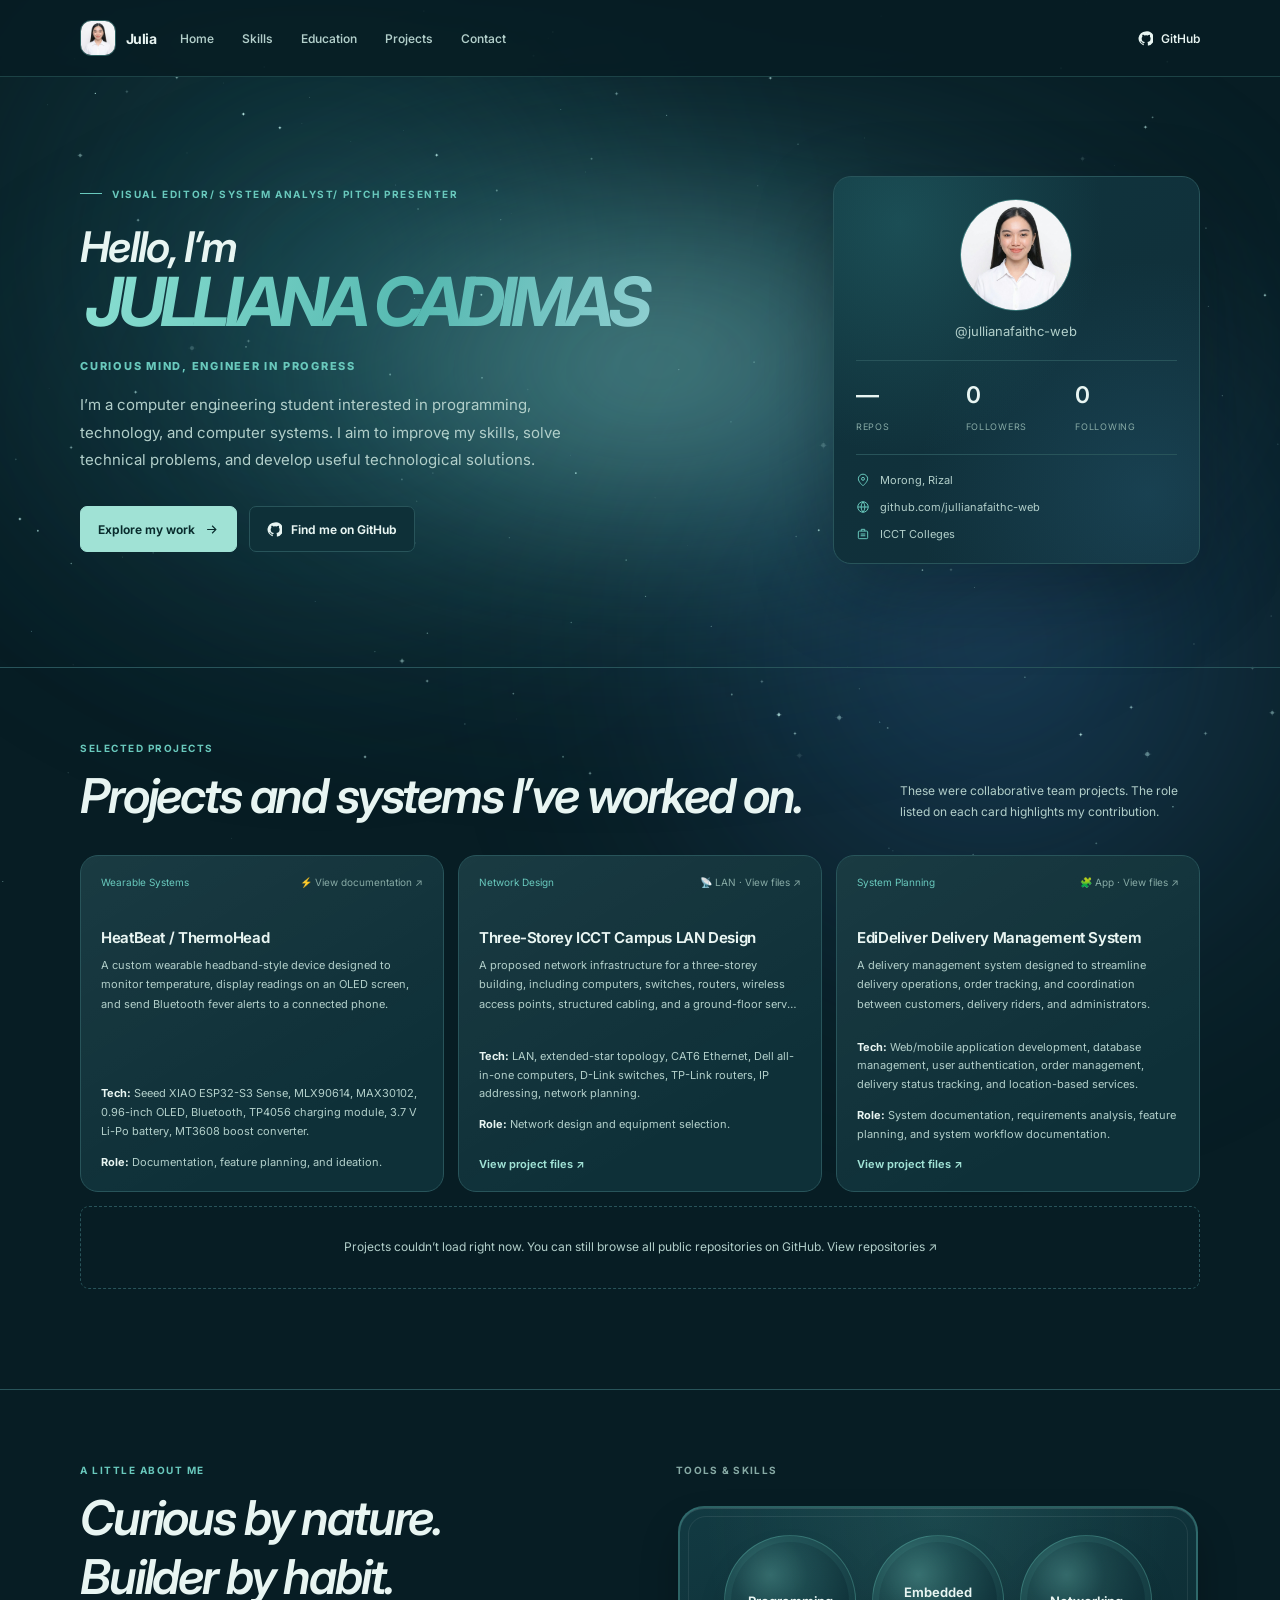
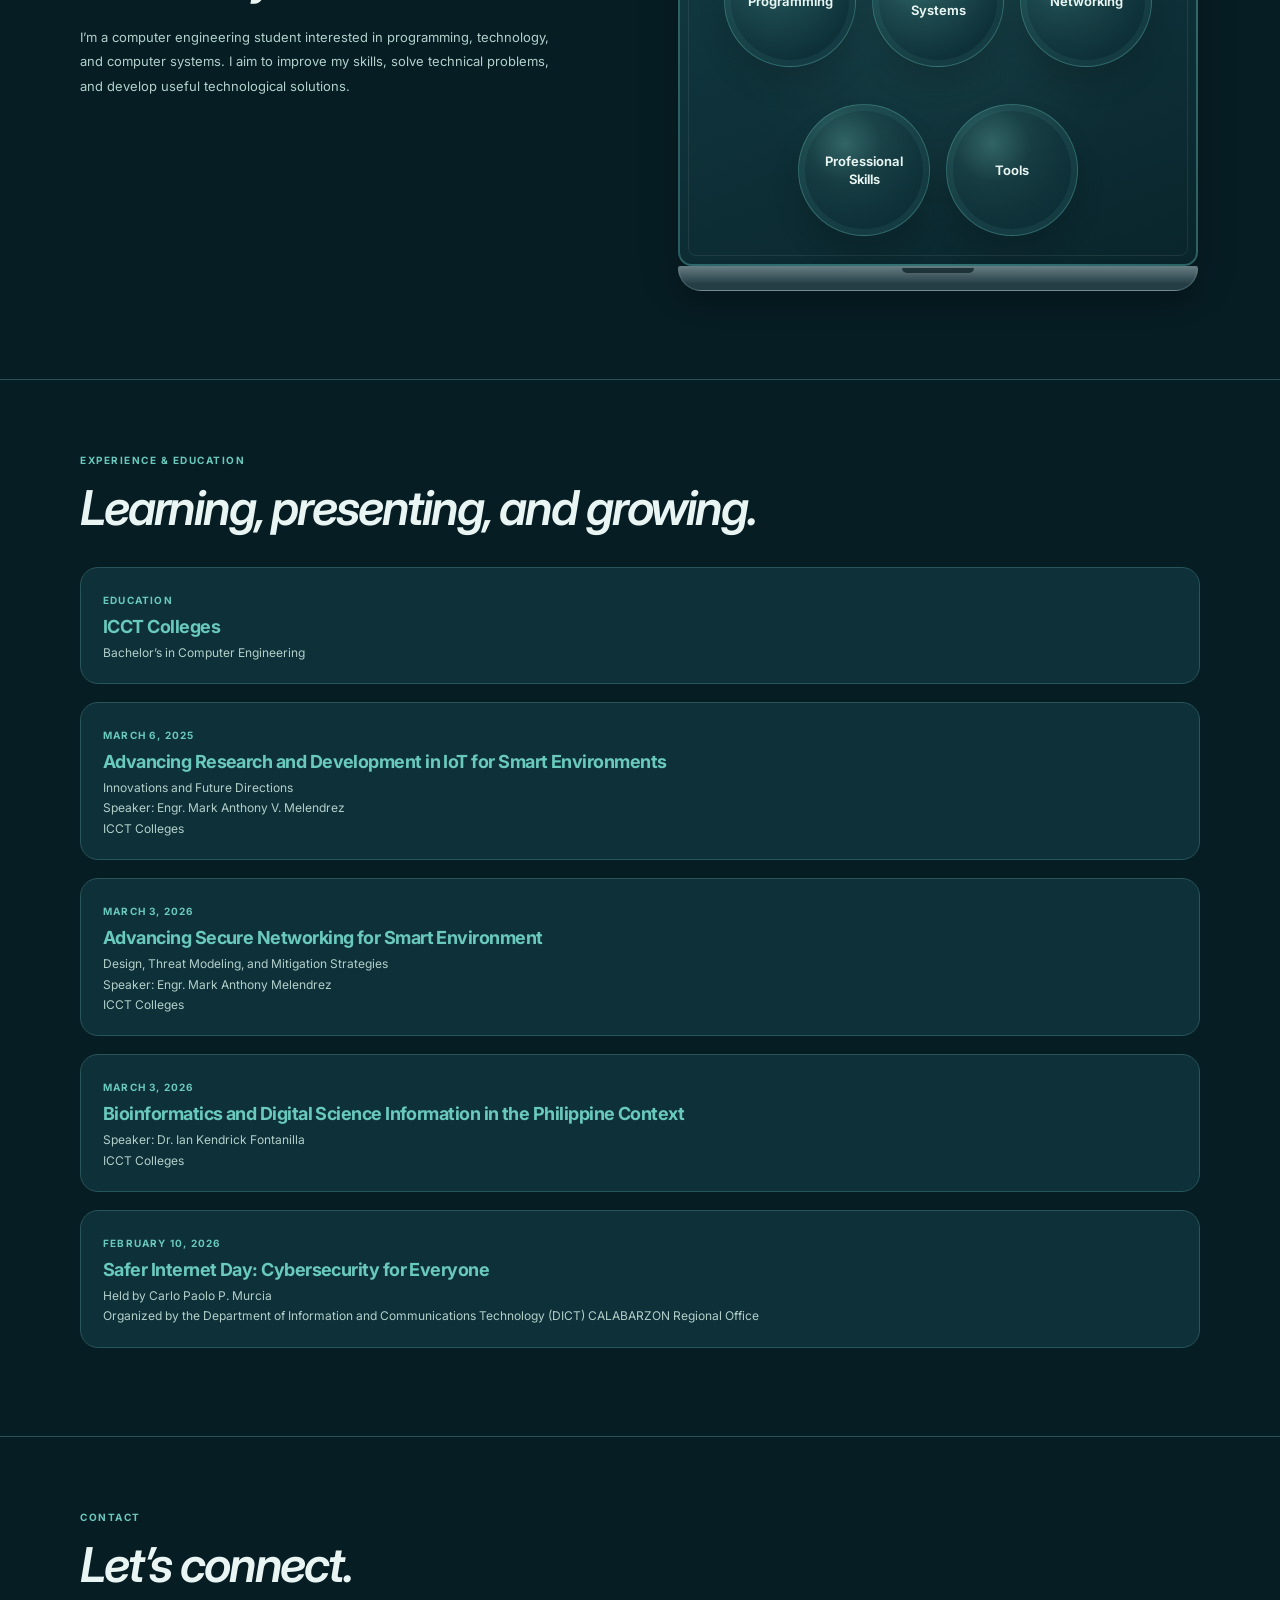
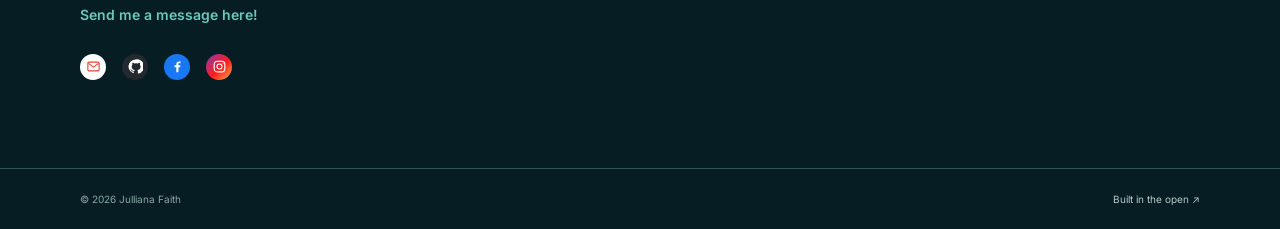
==== commit 944b27b1: "Update portfolio projects and GitHub profile Organize project previews with image and document links" ====
--- a/index.html
+++ b/index.html
@@ -20,9 +20,12 @@
       href="https://fonts.googleapis.com/css2?family=Inter:wght@400..800&family=Playfair+Display:wght@400..800&display=swap"
       rel="stylesheet"
     />
-    <link rel="stylesheet" href="style.css" />
+    <link rel="stylesheet" href="style.css?v=7" />
   </head>
   <body>
+    <div class="ambient-backdrop" aria-hidden="true">
+      <canvas class="ambient-glitter"></canvas>
+    </div>
     <header class="site-header">
       <nav class="nav shell" aria-label="Main navigation">
         <a class="wordmark" href="#home" aria-label="Julia home">
@@ -35,7 +38,7 @@
           <a href="#education">Education</a>
           <a href="#work">Projects</a>
           <a href="#contact">Contact</a>
-          <a class="nav-github" id="nav-github" href="https://github.com/jullianafaithc" target="_blank" rel="noreferrer">
+          <a class="nav-github" id="nav-github" href="https://github.com/jullianafaithc-web" target="_blank" rel="noreferrer">
             <svg viewBox="0 0 24 24" fill="currentColor" aria-hidden="true">
               <path d="M12 .8a11.2 11.2 0 0 0-3.54 21.82c.56.1.77-.24.77-.54v-2.1c-3.14.68-3.8-1.33-3.8-1.33-.51-1.3-1.25-1.65-1.25-1.65-1.02-.7.08-.69.08-.69 1.13.08 1.73 1.16 1.73 1.16 1 .1.75 2.37 4.3 1.69.1-.73.4-1.23.72-1.51-2.5-.28-5.14-1.25-5.14-5.57 0-1.23.44-2.23 1.16-3.02-.12-.28-.5-1.43.11-2.98 0 0 .95-.3 3.08 1.15a10.7 10.7 0 0 1 5.6 0c2.13-1.45 3.07-1.15 3.07-1.15.61 1.55.23 2.7.12 2.98.72.79 1.15 1.8 1.15 3.02 0 4.33-2.64 5.29-5.15 5.56.41.36.77 1.04.77 2.1v3.11c0 .3.2.65.78.54A11.2 11.2 0 0 0 12 .8Z" />
             </svg>
@@ -48,7 +51,7 @@
     <main id="home">
       <section class="hero shell" aria-labelledby="hero-title">
         <div>
-          <p class="eyebrow">Pitch Presenter / System Analyst</p>
+          <p class="eyebrow">visual editor/ System Analyst/ pitch presenter</p>
           <h1 id="hero-title"><span class="hero-greeting">Hello, I’m</span> <span class="hero-name" id="hero-name">JULLIANA CADIMAS</span></h1>
           <p class="tagline" id="tagline">Curious mind, engineer in progress</p>
           <p class="hero-copy" id="hero-copy">
@@ -61,7 +64,7 @@
                 <path d="M5 12h14m-6-6 6 6-6 6" />
               </svg>
             </a>
-            <a class="button button-secondary" id="hero-github" href="https://github.com/jullianafaithc" target="_blank" rel="noreferrer">
+            <a class="button button-secondary" id="hero-github" href="https://github.com/jullianafaithc-web" target="_blank" rel="noreferrer">
               <svg viewBox="0 0 24 24" fill="currentColor" aria-hidden="true">
                 <path d="M12 .8a11.2 11.2 0 0 0-3.54 21.82c.56.1.77-.24.77-.54v-2.1c-3.14.68-3.8-1.33-3.8-1.33-.51-1.3-1.25-1.65-1.25-1.65-1.02-.7.08-.69.08-.69 1.13.08 1.73 1.16 1.73 1.16 1 .1.75 2.37 4.3 1.69.1-.73.4-1.23.72-1.51-2.5-.28-5.14-1.25-5.14-5.57 0-1.23.44-2.23 1.16-3.02-.12-.28-.5-1.43.11-2.98 0 0 .95-.3 3.08 1.15a10.7 10.7 0 0 1 5.6 0c2.13-1.45 3.07-1.15 3.07-1.15.61 1.55.23 2.7.12 2.98.72.79 1.15 1.8 1.15 3.02 0 4.33-2.64 5.29-5.15 5.56.41.36.77 1.04.77 2.1v3.11c0 .3.2.65.78.54A11.2 11.2 0 0 0 12 .8Z" />
               </svg>
@@ -84,12 +87,12 @@
                 alt="Julia's profile photo"
               />
             </a>
-            <p class="profile-handle" id="profile-handle">@jullianafaithc</p>
+            <p class="profile-handle" id="profile-handle">@jullianafaithc-web</p>
           </div>
           <div class="profile-facts" aria-label="GitHub profile statistics">
             <div><span class="fact-value" id="repo-count">—</span><span class="fact-label">Repos</span></div>
-            <div><span class="fact-value" id="follower-count">—</span><span class="fact-label">Followers</span></div>
-            <div><span class="fact-value" id="following-count">—</span><span class="fact-label">Following</span></div>
+            <div><span class="fact-value" id="follower-count">0</span><span class="fact-label">Followers</span></div>
+            <div><span class="fact-value" id="following-count">0</span><span class="fact-label">Following</span></div>
           </div>
           <div class="profile-meta">
             <div class="meta-row" id="location-row">
@@ -102,7 +105,7 @@
               <svg viewBox="0 0 24 24" fill="none" stroke="currentColor" stroke-width="1.7" aria-hidden="true">
                 <circle cx="12" cy="12" r="9" /><path d="M3 12h18M12 3a14 14 0 0 1 0 18m0-18a14 14 0 0 0 0 18" />
               </svg>
-              <a id="profile-website" href="https://github.com/jullianafaithc" target="_blank" rel="noreferrer">github.com/jullianafaithc</a>
+              <a id="profile-website" href="https://github.com/jullianafaithc-web" target="_blank" rel="noreferrer">github.com/jullianafaithc-web</a>
             </div>
             <div class="meta-row" id="company-row">
               <svg viewBox="0 0 24 24" fill="none" stroke="currentColor" stroke-width="1.7" aria-hidden="true">
@@ -147,10 +150,17 @@
               </div>
             </a>
 
-            <article class="project-card">
+            <article
+              class="project-card lan-project-card"
+              role="button"
+              data-lan-preview
+              tabindex="0"
+              aria-haspopup="dialog"
+              aria-label="View images and documents for Three-Storey ICCT Campus LAN Design"
+            >
               <div class="project-topline">
                 <span class="project-folder">Network Design</span>
-                <span class="project-stats"><span class="project-stat">📡 LAN</span></span>
+                <span class="project-stats"><span class="project-stat">📡 LAN · View files ↗</span></span>
               </div>
               <h3 class="project-title">Three-Storey ICCT Campus LAN Design</h3>
               <p class="project-description">
@@ -160,12 +170,19 @@
                 <span><strong>Tech:</strong> LAN, extended-star topology, CAT6 Ethernet, Dell all-in-one computers, D-Link switches, TP-Link routers, IP addressing, network planning.</span>
                 <span><strong>Role:</strong> Network design and equipment selection.</span>
               </div>
+              <span class="lan-project-open">View project files ↗</span>
             </article>
 
-            <article class="project-card">
+            <a
+              class="project-card edideliver-project-card"
+              href="#edideliver-project-dialog"
+              data-edideliver-preview
+              aria-haspopup="dialog"
+              aria-label="View the EdiDeliver app, project archive, and final report"
+            >
               <div class="project-topline">
                 <span class="project-folder">System Planning</span>
-                <span class="project-stats"><span class="project-stat">🧩 App</span></span>
+                <span class="project-stats"><span class="project-stat">🧩 App · View files ↗</span></span>
               </div>
               <h3 class="project-title">EdiDeliver Delivery Management System</h3>
               <p class="project-description">
@@ -175,63 +192,157 @@
                 <span><strong>Tech:</strong> Web/mobile application development, database management, user authentication, order management, delivery status tracking, and location-based services.</span>
                 <span><strong>Role:</strong> System documentation, requirements analysis, feature planning, and system workflow documentation.</span>
               </div>
-            </article>
+              <span class="lan-project-open">View project files ↗</span>
+            </a>
           </div>
           <dialog class="project-document-dialog" id="project-document-dialog" aria-labelledby="project-document-title">
             <div class="project-document-header">
               <h2 id="project-document-title">HeatBeat / ThermoHead Documentation</h2>
-              <div class="project-document-actions">
-                <a
-                  class="project-document-download"
-                  href="certificates/heatbeat-thermohead-project-docs.pdf"
-                  target="_blank"
-                  rel="noreferrer"
-                >Open PDF ↗</a>
-                <button class="project-document-close" type="button" aria-label="Close documentation">×</button>
-              </div>
+              <button class="project-document-close" type="button" aria-label="Close project files">×</button>
             </div>
             <div class="project-document-content">
-              <iframe
-                id="project-document-frame"
-                src="certificates/heatbeat-thermohead-project-docs.pdf"
-                title="HeatBeat / ThermoHead project documentation"
-              ></iframe>
               <section class="project-photo-gallery" aria-labelledby="project-photo-title">
                 <h3 id="project-photo-title">Project photos</h3>
                 <div class="project-photo-grid">
                   <figure>
-                    <img
-                      src="certificates/heatbeat/heatbeat-project-photo.jpg"
-                      alt="ThermoHead concept showing the wearable device, sensors, OLED display, and phone alert"
-                      loading="lazy"
-                    />
+                    <a href="certificates/heatbeat/heatbeat-project-photo.jpg" target="_blank" rel="noreferrer">
+                      <img src="certificates/heatbeat/heatbeat-project-photo.jpg" alt="ThermoHead concept showing the wearable device, sensors, OLED display, and phone alert" loading="lazy" />
+                    </a>
                     <figcaption>ThermoHead concept and features</figcaption>
                   </figure>
                   <figure>
-                    <img
-                      src="certificates/heatbeat/heatbeat-team-photo.jpg"
-                      alt="HeatBeat project team"
-                      loading="lazy"
-                    />
+                    <a href="certificates/heatbeat/heatbeat-team-photo.jpg" target="_blank" rel="noreferrer">
+                      <img src="certificates/heatbeat/heatbeat-team-photo.jpg" alt="HeatBeat project team" loading="lazy" />
+                    </a>
                     <figcaption>Project team</figcaption>
                   </figure>
                   <figure>
-                    <img
-                      src="certificates/heatbeat/heatbeat-prototype.jpg"
-                      alt="HeatBeat prototype with its OLED display and connected components"
-                      loading="lazy"
-                    />
+                    <a href="certificates/heatbeat/heatbeat-prototype.jpg" target="_blank" rel="noreferrer">
+                      <img src="certificates/heatbeat/heatbeat-prototype.jpg" alt="HeatBeat prototype with its OLED display and connected components" loading="lazy" />
+                    </a>
                     <figcaption>HeatBeat prototype</figcaption>
                   </figure>
                   <figure>
-                    <img
-                      src="certificates/heatbeat/heatbeat-schematic.jpg"
-                      alt="Seeed XIAO schematic diagram with power, sensors, outputs, and display connections"
-                      loading="lazy"
-                    />
+                    <a href="certificates/heatbeat/heatbeat-schematic.jpg" target="_blank" rel="noreferrer">
+                      <img src="certificates/heatbeat/heatbeat-schematic.jpg" alt="Seeed XIAO schematic diagram with power, sensors, outputs, and display connections" loading="lazy" />
+                    </a>
                     <figcaption>Seeed XIAO schematic</figcaption>
                   </figure>
                 </div>
+              </section>
+              <section class="lan-project-documents" aria-labelledby="project-documents-title">
+                <h3 id="project-documents-title">Project documents</h3>
+                <ul class="lan-document-list">
+                  <li>
+                    <a href="certificates/heatbeat-thermohead-project-docs.pdf" target="_blank" rel="noreferrer">
+                      Open project documentation <span>Open PDF ↗</span>
+                    </a>
+                  </li>
+                  <li>
+                    <a href="certificates/heatbeat-thermohead-project-docs.pdf" download>
+                      Download project documentation <span>Download PDF ↓</span>
+                    </a>
+                  </li>
+                </ul>
+              </section>
+            </div>
+          </dialog>
+          <dialog class="project-document-dialog lan-project-dialog" id="lan-project-dialog" aria-labelledby="lan-project-title">
+            <div class="project-document-header">
+              <h2 id="lan-project-title">Three-Storey ICCT Campus LAN Design</h2>
+              <button class="project-document-close lan-document-close" type="button" aria-label="Close LAN project files">×</button>
+            </div>
+            <div class="project-document-content">
+              <section class="project-photo-gallery" aria-labelledby="lan-project-images-title">
+                <h3 id="lan-project-images-title">Project images</h3>
+                <div class="project-photo-grid">
+                  <figure>
+                    <a href="certificates/campus-lan/1a363390-33e4-4c97-88b5-f3d315caa53b.webp" target="_blank" rel="noreferrer">
+                      <img src="certificates/campus-lan/1a363390-33e4-4c97-88b5-f3d315caa53b.webp" alt="Campus LAN project image 1" loading="lazy" />
+                    </a>
+                    <figcaption>Campus LAN project image 1</figcaption>
+                  </figure>
+                  <figure>
+                    <a href="certificates/campus-lan/2lan.webp" target="_blank" rel="noreferrer">
+                      <img src="certificates/campus-lan/2lan.webp" alt="Campus LAN project image 2" loading="lazy" />
+                    </a>
+                    <figcaption>Campus LAN project image 2</figcaption>
+                  </figure>
+                  <figure>
+                    <a href="certificates/campus-lan/2.2lan.webp" target="_blank" rel="noreferrer">
+                      <img src="certificates/campus-lan/2.2lan.webp" alt="Campus LAN project image 3" loading="lazy" />
+                    </a>
+                    <figcaption>Campus LAN project image 3</figcaption>
+                  </figure>
+                  <figure>
+                    <a href="certificates/campus-lan/3lan.webp" target="_blank" rel="noreferrer">
+                      <img src="certificates/campus-lan/3lan.webp" alt="Campus LAN project image 4" loading="lazy" />
+                    </a>
+                    <figcaption>Campus LAN project image 4</figcaption>
+                  </figure>
+                  <figure>
+                    <a href="certificates/campus-lan/4lan.webp" target="_blank" rel="noreferrer">
+                      <img src="certificates/campus-lan/4lan.webp" alt="Campus LAN project image 5" loading="lazy" />
+                    </a>
+                    <figcaption>Campus LAN project image 5</figcaption>
+                  </figure>
+                  <figure>
+                    <a href="certificates/campus-lan/5lan.webp" target="_blank" rel="noreferrer">
+                      <img src="certificates/campus-lan/5lan.webp" alt="Campus LAN project image 6" loading="lazy" />
+                    </a>
+                    <figcaption>Campus LAN project image 6</figcaption>
+                  </figure>
+                  <figure>
+                    <a href="certificates/campus-lan/6lan.webp" target="_blank" rel="noreferrer">
+                      <img src="certificates/campus-lan/6lan.webp" alt="Campus LAN project image 7" loading="lazy" />
+                    </a>
+                    <figcaption>Campus LAN project image 7</figcaption>
+                  </figure>
+                  <figure>
+                    <a href="certificates/campus-lan/7lan.webp" target="_blank" rel="noreferrer">
+                      <img src="certificates/campus-lan/7lan.webp" alt="Campus LAN project image 8" loading="lazy" />
+                    </a>
+                    <figcaption>Campus LAN project image 8</figcaption>
+                  </figure>
+                </div>
+              </section>
+              <section class="lan-project-documents" aria-labelledby="lan-project-documents-title">
+                <h3 id="lan-project-documents-title">Project documents</h3>
+                <ul class="lan-document-list">
+                  <li><a href="certificates/campus-lan/LAN_chapter-12.docx" target="_blank" rel="noreferrer" download>LAN_chapter-12.docx <span>Open / download ↗</span></a></li>
+                  <li><a href="certificates/campus-lan/LAN_chapter-3.docx" target="_blank" rel="noreferrer" download>LAN_chapter-3.docx <span>Open / download ↗</span></a></li>
+                  <li><a href="certificates/campus-lan/LAN_chapter-45.docx" target="_blank" rel="noreferrer" download>LAN_chapter-45.docx <span>Open / download ↗</span></a></li>
+                  <li><a href="certificates/campus-lan/revision-4.0-4.1-chapter-5.docx" target="_blank" rel="noreferrer" download>revision-4.0-4.1-chapter-5.docx <span>Open / download ↗</span></a></li>
+                  <li><a href="certificates/campus-lan/CHAPTER-6-Safety.pdf" target="_blank" rel="noreferrer">CHAPTER-6-Safety.pdf <span>Open PDF ↗</span></a></li>
+                  <li><a href="certificates/campus-lan/Chapter-7.docx" target="_blank" rel="noreferrer" download>Chapter-7.docx <span>Open / download ↗</span></a></li>
+                </ul>
+              </section>
+            </div>
+          </dialog>
+          <dialog class="project-document-dialog edideliver-project-dialog" id="edideliver-project-dialog" aria-labelledby="edideliver-project-title">
+            <div class="project-document-header">
+              <h2 id="edideliver-project-title">EdiDeliver Delivery Management System</h2>
+              <button class="project-document-close edideliver-document-close" type="button" aria-label="Close EdiDeliver project files">×</button>
+            </div>
+            <div class="project-document-content">
+              <section class="lan-project-documents" aria-labelledby="edideliver-preview-title">
+                <h3 id="edideliver-preview-title">Application pages</h3>
+                <p class="edideliver-project-note">Open the customer booking page or browse the included account and operations pages.</p>
+                <ul class="lan-document-list">
+                  <li><a href="certificates/edideliver/app/index.html" target="_blank" rel="noreferrer">Customer booking app <span>Launch ↗</span></a></li>
+                  <li><a href="certificates/edideliver/app/login.html" target="_blank" rel="noreferrer">Login page <span>Open ↗</span></a></li>
+                  <li><a href="certificates/edideliver/app/signup.html" target="_blank" rel="noreferrer">Sign-up page <span>Open ↗</span></a></li>
+                  <li><a href="certificates/edideliver/app/driver.html" target="_blank" rel="noreferrer">Driver page <span>Open ↗</span></a></li>
+                  <li><a href="certificates/edideliver/app/admin.html" target="_blank" rel="noreferrer">Admin page <span>Open ↗</span></a></li>
+                  <li><a href="certificates/edideliver/app/forgot_password.html" target="_blank" rel="noreferrer">Password recovery page <span>Open ↗</span></a></li>
+                </ul>
+              </section>
+              <section class="lan-project-documents" aria-labelledby="edideliver-downloads-title">
+                <h3 id="edideliver-downloads-title">Project files</h3>
+                <ul class="lan-document-list">
+                  <li><a href="certificates/edideliver/EDIDELIVER.zip" download>EDIDELIVER.zip <span>Download ↗</span></a></li>
+                  <li><a href="certificates/edideliver/FINAL.docx" download>FINAL.docx <span>Download ↗</span></a></li>
+                </ul>
               </section>
             </div>
           </dialog>
@@ -249,45 +360,36 @@
           </div>
           <div class="stack-panel" id="skills">
             <p class="stack-title">Tools &amp; skills</p>
-            <div class="skill-categories" role="group" aria-label="Skill categories">
-              <details class="skill-category">
-                <summary>Programming</summary>
-                <div class="stack-tags">
-                  <span class="stack-tag">C++</span>
-                  <span class="stack-tag">Java</span>
-                  <span class="stack-tag">JavaScript</span>
-                  <span class="stack-tag">HTML</span>
-                  <span class="stack-tag">CSS</span>
+            <div class="skill-laptop">
+              <div class="laptop-screen">
+                <div class="skill-screen-flip">
+                  <div class="skill-screen-face skill-screen-front">
+                    <div class="skill-categories" role="group" aria-label="Skill categories">
+                      <button class="skill-category" type="button" data-title="Programming" data-skills="C++|Java|JavaScript|HTML|CSS">
+                        Programming
+                      </button>
+                      <button class="skill-category" type="button" data-title="Embedded Systems" data-skills="Microcontrollers|Sensors|Hardware integration">
+                        Embedded Systems
+                      </button>
+                      <button class="skill-category" type="button" data-title="Networking" data-skills="Basic networking|Cisco configuration|VLAN|Routing">
+                        Networking
+                      </button>
+                      <button class="skill-category" type="button" data-title="Professional Skills" data-skills="Problem solving|Teamwork|Communication|AI prompting|Video editing|Graphic design">
+                        Professional Skills
+                      </button>
+                      <button class="skill-category" type="button" data-title="Tools" data-skills="Canva|CapCut|VS Code|AutoCAD">
+                        Tools
+                      </button>
+                    </div>
+                  </div>
+                  <div class="skill-screen-face skill-screen-back" aria-hidden="true" inert>
+                    <button class="skill-screen-back-button" type="button">← All categories</button>
+                    <h3 class="skill-context-title"></h3>
+                    <div class="stack-tags"></div>
+                  </div>
                 </div>
-              </details>
-              <details class="skill-category">
-                <summary>Embedded Systems</summary>
-                <div class="stack-tags">
-                  <span class="stack-tag">Microcontrollers</span>
-                  <span class="stack-tag">Sensors</span>
-                  <span class="stack-tag">Hardware integration</span>
-                </div>
-              </details>
-              <details class="skill-category">
-                <summary>Networking</summary>
-                <div class="stack-tags">
-                  <span class="stack-tag">Basic networking</span>
-                  <span class="stack-tag">Cisco configuration</span>
-                  <span class="stack-tag">VLAN</span>
-                  <span class="stack-tag">Routing</span>
-                </div>
-              </details>
-              <details class="skill-category">
-                <summary>Professional Skills</summary>
-                <div class="stack-tags">
-                  <span class="stack-tag">Problem solving</span>
-                  <span class="stack-tag">Teamwork</span>
-                  <span class="stack-tag">Communication</span>
-                  <span class="stack-tag">AI prompting</span>
-                  <span class="stack-tag">Video editing</span>
-                  <span class="stack-tag">Graphic design</span>
-                </div>
-              </details>
+              </div>
+              <div class="laptop-base" aria-hidden="true"></div>
             </div>
           </div>
         </div>
@@ -355,7 +457,7 @@
                   </svg>
               </span>
             </a>
-            <a class="contact-logo-link" href="https://github.com/jullianafaithc" target="_blank" rel="noreferrer" aria-label="Open Julia's GitHub profile">
+            <a class="contact-logo-link" href="https://github.com/jullianafaithc-web" target="_blank" rel="noreferrer" aria-label="Open Julia's GitHub profile">
               <span class="contact-app-icon contact-app-github" aria-hidden="true">
                   <svg viewBox="0 0 24 24" fill="currentColor">
                     <path d="M12 .8a11.2 11.2 0 0 0-3.54 21.82c.56.1.77-.24.77-.54v-2.1c-3.14.68-3.8-1.33-3.8-1.33-.51-1.3-1.25-1.65-1.25-1.65-1.02-.7.08-.69.08-.69 1.13.08 1.73 1.16 1.73 1.16 1 .1.75 2.37 4.3 1.69.1-.73.4-1.23.72-1.51-2.5-.28-5.14-1.25-5.14-5.57 0-1.23.44-2.23 1.16-3.02-.12-.28-.5-1.43.11-2.98 0 0 .95-.3 3.08 1.15a10.7 10.7 0 0 1 5.6 0c2.13-1.45 3.07-1.15 3.07-1.15.61 1.55.23 2.7.12 2.98.72.79 1.15 1.8 1.15 3.02 0 4.33-2.64 5.29-5.15 5.56.41.36.77 1.04.77 2.1v3.11c0 .3.2.65.78.54A11.2 11.2 0 0 0 12 .8Z" />
@@ -385,11 +487,11 @@
 
     <footer class="site-footer">
       <div class="shell footer-inner">
-        <span>© <span id="current-year"></span> Juliana Faith</span>
-        <a class="footer-link" id="footer-github" href="https://github.com/jullianafaithc" target="_blank" rel="noreferrer">Built in the open ↗</a>
+        <span>© <span id="current-year"></span> Julliana Faith</span>
+        <a class="footer-link" id="footer-github" href="https://github.com/jullianafaithc-web" target="_blank" rel="noreferrer">Built in the open ↗</a>
       </div>
     </footer>
 
-    <script src="script.js"></script>
+    <script src="script.js?v=12"></script>
   </body>
 </html>
--- a/style.css
+++ b/style.css
@@ -11,6 +11,9 @@
         --accent-light: #a0e2d5;
         --accent-warm: #43a99e;
         --accent-ink: #082b2c;
+        --bg-shift-x: 0px;
+        --bg-shift-y: 0px;
+        --bg-scroll-shift: 0px;
         --sans: "Inter", Arial, sans-serif;
       }
 
@@ -26,14 +29,122 @@
       }
 
       body {
+        isolation: isolate;
+        position: relative;
         margin: 0;
-        background:
-          radial-gradient(ellipse at 78% 10%, rgb(49 133 139 / 24%), transparent 34rem),
-          radial-gradient(ellipse at 18% 42%, rgb(31 103 111 / 22%), transparent 38rem),
-          var(--bg);
+        overflow-x: hidden;
+        background: var(--bg);
         color: var(--text);
         font-family: var(--sans);
         -webkit-font-smoothing: antialiased;
+      }
+
+      .ambient-backdrop {
+        position: fixed;
+        z-index: 0;
+        inset: 0;
+        overflow: hidden;
+        pointer-events: none;
+      }
+
+      .ambient-glitter {
+        position: absolute;
+        z-index: 1;
+        inset: 0;
+        width: 100%;
+        height: 100%;
+      }
+
+      .ambient-backdrop::before,
+      .ambient-backdrop::after {
+        position: absolute;
+        inset: -22%;
+        content: "";
+        pointer-events: none;
+      }
+
+      .ambient-backdrop::before {
+        background:
+          radial-gradient(ellipse 24% 20% at 51% 43%, rgb(183 255 245 / 32%), transparent 78%),
+          radial-gradient(ellipse 38% 30% at 50% 44%, rgb(97 221 211 / 24%), transparent 74%),
+          radial-gradient(ellipse 52% 39% at 48% 48%, rgb(54 140 176 / 20%), transparent 78%),
+          radial-gradient(ellipse 42% 34% at 58% 39%, rgb(119 216 225 / 12%), transparent 78%);
+        filter: blur(48px);
+        opacity: 0.76;
+        animation: nebula-drift 32s ease-in-out infinite alternate;
+      }
+
+      .ambient-backdrop::after {
+        background:
+          radial-gradient(1px 1px at 8% 16%, rgb(220 255 251 / 75%) 50%, transparent 100%),
+          radial-gradient(1px 1px at 17% 64%, rgb(171 247 242 / 70%) 50%, transparent 100%),
+          radial-gradient(1px 1px at 28% 35%, rgb(220 255 251 / 65%) 50%, transparent 100%),
+          radial-gradient(1px 1px at 39% 82%, rgb(171 247 242 / 75%) 50%, transparent 100%),
+          radial-gradient(1px 1px at 51% 13%, rgb(220 255 251 / 70%) 50%, transparent 100%),
+          radial-gradient(1px 1px at 63% 71%, rgb(171 247 242 / 70%) 50%, transparent 100%),
+          radial-gradient(1px 1px at 74% 29%, rgb(220 255 251 / 75%) 50%, transparent 100%),
+          radial-gradient(1px 1px at 86% 54%, rgb(171 247 242 / 65%) 50%, transparent 100%),
+          radial-gradient(1px 1px at 94% 88%, rgb(220 255 251 / 70%) 50%, transparent 100%);
+        opacity: 0.36;
+        animation: starlight 7s ease-in-out infinite alternate;
+      }
+
+      @keyframes nebula-drift {
+        from {
+          transform: translate3d(-2%, 1%, 0) scale(0.96) rotate(-4deg);
+        }
+        to {
+          transform: translate3d(2%, -1%, 0) scale(1.08) rotate(4deg);
+        }
+      }
+
+      @keyframes starlight {
+        from {
+          opacity: 0.2;
+        }
+        to {
+          opacity: 0.48;
+        }
+      }
+
+      body::before,
+      body::after {
+        position: fixed;
+        z-index: -1;
+        width: 56rem;
+        height: 56rem;
+        border-radius: 999px;
+        pointer-events: none;
+        content: "";
+        mix-blend-mode: screen;
+        filter: blur(92px);
+        opacity: 0.8;
+        animation: background-drift 24s ease-in-out infinite alternate;
+      }
+
+      body::before {
+        top: -12rem;
+        left: -8rem;
+        background: radial-gradient(circle, rgb(49 133 139 / 42%) 0%, rgb(49 133 139 / 20%) 32%, transparent 72%);
+      }
+
+      body::after {
+        right: -10rem;
+        bottom: -12rem;
+        background: radial-gradient(circle, rgb(66 129 200 / 42%) 0%, rgb(66 129 200 / 20%) 30%, transparent 68%);
+        animation-delay: -10s;
+      }
+
+      @keyframes background-drift {
+        0% {
+          transform: translate3d(calc(var(--bg-shift-x) - 26px), calc(var(--bg-scroll-shift) * 0.18 + var(--bg-shift-y) + 14px), 0) scale(0.96);
+        }
+        50% {
+          transform: translate3d(calc(var(--bg-shift-x) + 34px), calc(var(--bg-scroll-shift) * 0.18 + var(--bg-shift-y) - 18px), 0) scale(1.08);
+        }
+        100% {
+          transform: translate3d(calc(var(--bg-shift-x) - 18px), calc(var(--bg-scroll-shift) * 0.18 + var(--bg-shift-y) + 26px), 0) scale(1.02);
+        }
       }
 
       a {
@@ -79,8 +190,8 @@
 
       .wordmark-mark {
         display: block;
-        width: 48px;
-        height: 48px;
+        width: 36px;
+        height: 36px;
         border: 1px solid rgb(105 201 189 / 38%);
         border-radius: 11px;
         object-fit: cover;
@@ -122,6 +233,8 @@
       }
 
       main {
+        position: relative;
+        z-index: 1;
         overflow: hidden;
       }
 
@@ -263,6 +376,17 @@
           linear-gradient(145deg, #10343d, #102e39);
         box-shadow: 0 28px 80px rgb(0 8 14 / 32%);
         overflow: hidden;
+        backface-visibility: hidden;
+        animation: profile-card-flip 1100ms cubic-bezier(0.2, 0.75, 0.25, 1) both;
+      }
+
+      @keyframes profile-card-flip {
+        from {
+          rotate: y -180deg;
+        }
+        to {
+          rotate: y 0deg;
+        }
       }
 
       .profile-card::before {
@@ -426,6 +550,32 @@
         background-color: var(--surface-raised);
       }
 
+      .lan-project-card {
+        cursor: pointer;
+      }
+
+      .edideliver-project-card {
+        cursor: pointer;
+      }
+
+      .lan-project-open {
+        display: inline-flex;
+        align-items: center;
+        align-self: flex-start;
+        margin-top: auto;
+        padding-top: 14px;
+        color: var(--accent-light);
+        font-size: 11px;
+        font-weight: 650;
+      }
+
+      .lan-project-open:hover,
+      .lan-project-open:focus-visible {
+        color: var(--text);
+        text-decoration: underline;
+        text-underline-offset: 3px;
+      }
+
       .project-document-dialog {
         width: min(960px, calc(100vw - 32px));
         height: min(860px, calc(100vh - 32px));
@@ -440,6 +590,14 @@
         overflow: hidden;
       }
 
+      .lan-project-dialog {
+        z-index: 1;
+      }
+
+      .edideliver-project-dialog {
+        z-index: 2;
+      }
+
       .project-document-content {
         min-height: 0;
         padding: 16px;
@@ -544,6 +702,56 @@
       .project-photo-grid figcaption {
         padding: 9px 2px 1px;
         color: var(--muted);
+      }
+
+      .lan-project-documents {
+        padding-top: 26px;
+      }
+
+      .lan-project-documents h3 {
+        margin: 0 0 14px;
+        font-size: 16px;
+      }
+
+      .edideliver-project-note {
+        margin: -4px 0 14px;
+        color: var(--muted);
+        font-size: 12px;
+        line-height: 1.6;
+      }
+
+      .lan-document-list {
+        display: grid;
+        grid-template-columns: repeat(2, minmax(0, 1fr));
+        gap: 10px;
+        margin: 0;
+        padding: 0;
+        list-style: none;
+      }
+
+      .lan-document-list a {
+        display: flex;
+        min-height: 58px;
+        align-items: center;
+        justify-content: space-between;
+        gap: 12px;
+        padding: 12px;
+        border: 1px solid var(--line);
+        border-radius: 10px;
+        background: rgb(255 255 255 / 3%);
+        font-size: 12px;
+        overflow-wrap: anywhere;
+      }
+
+      .lan-document-list a:hover,
+      .lan-document-list a:focus-visible {
+        border-color: var(--accent);
+      }
+
+      .lan-document-list span {
+        flex: 0 0 auto;
+        color: var(--accent-light);
+        font-size: 10px;
         font-size: 11px;
       }
 
@@ -804,6 +1012,7 @@
       .about-grid {
         display: grid;
         grid-template-columns: 1fr 1fr;
+        min-width: 0;
         gap: 72px;
       }
 
@@ -825,6 +1034,7 @@
       }
 
       .stack-panel {
+        min-width: 0;
         padding: 0;
       }
 
@@ -837,30 +1047,115 @@
         text-transform: uppercase;
       }
 
+      .skill-laptop {
+        min-width: 0;
+        width: 100%;
+        max-width: 520px;
+        margin: 0 auto;
+        padding-top: 14px;
+        perspective: 1000px;
+        transition: transform 650ms cubic-bezier(0.2, 0.8, 0.2, 1);
+      }
+
+      .skill-laptop.is-rotating {
+        animation: skill-laptop-rotate 1100ms cubic-bezier(0.2, 0.8, 0.2, 1);
+      }
+
+      .laptop-screen {
+        position: relative;
+        min-width: 0;
+        height: 360px;
+        padding: 14px;
+        border: 2px solid rgb(110 208 198 / 32%);
+        border-radius: 26px 26px 14px 14px;
+        background:
+          radial-gradient(ellipse at 50% 0%, rgb(105 201 189 / 12%), transparent 64%),
+          linear-gradient(160deg, #123a42, #0a252c);
+        box-shadow:
+          inset 0 1px 0 rgb(255 255 255 / 12%),
+          0 22px 38px rgb(0 0 0 / 24%);
+      }
+
+      .laptop-screen::before {
+        position: absolute;
+        inset: 8px;
+        border: 1px solid rgb(255 255 255 / 8%);
+        border-radius: 18px 18px 8px 8px;
+        content: "";
+        pointer-events: none;
+      }
+
+      .laptop-base {
+        position: relative;
+        width: 100%;
+        height: 25px;
+        border: 1px solid rgb(174 202 207 / 24%);
+        border-top: 2px solid rgb(174 202 207 / 44%);
+        border-radius: 2px 2px 24px 24px;
+        background: linear-gradient(180deg, #60777d, #253d44 72%);
+        box-shadow: 0 16px 22px rgb(0 0 0 / 18%);
+      }
+
+      .laptop-base::before {
+        position: absolute;
+        top: 0;
+        left: 43%;
+        width: 14%;
+        height: 5px;
+        border-radius: 0 0 8px 8px;
+        background: rgb(10 29 34 / 72%);
+        content: "";
+      }
+
       .skill-categories {
+        position: relative;
+        z-index: 1;
         display: grid;
         grid-template-columns: repeat(2, minmax(0, 1fr));
         align-items: center;
-        gap: 14px;
+        justify-items: center;
+        min-width: 0;
+        gap: 8px;
+        height: 100%;
+        transition: opacity 180ms ease;
+      }
+
+      .skill-laptop.is-rotating .skill-categories {
+        opacity: 0;
+        pointer-events: none;
+      }
+
+      .skill-categories.has-selection {
+        grid-template-columns: minmax(0, 1fr);
       }
 
       .skill-category {
-        width: min(100%, 142px);
-        min-height: 142px;
-        justify-self: center;
-        border: 1px solid var(--line);
+        position: relative;
+        width: min(100%, 148px);
+        aspect-ratio: 1;
+        border: 1px solid rgb(105 201 189 / 28%);
         border-radius: 50%;
-        background:
-          linear-gradient(145deg, rgb(105 201 189 / 9%), transparent 70%),
-          var(--surface);
+        background: radial-gradient(circle at 35% 30%, rgb(139 233 218 / 24%), rgb(105 201 189 / 8%) 26%, rgba(14, 48, 56, 0.9) 70%);
+        box-shadow:
+          inset 0 0 0 8px rgb(105 201 189 / 8%),
+          0 18px 28px rgb(0 0 0 / 14%);
         animation: skill-bubble-float 4.5s ease-in-out infinite;
         transform-origin: center;
+        overflow: hidden;
         transition:
           border-color 200ms ease,
           background-color 200ms ease,
           box-shadow 200ms ease,
           transform 200ms ease,
-          border-radius 200ms ease;
+          border-radius 260ms ease;
+      }
+
+      .skill-category::before {
+        position: absolute;
+        inset: 12px;
+        border: 1px solid rgb(255 255 255 / 10%);
+        border-radius: 50%;
+        content: "";
       }
 
       .skill-category:nth-child(2) {
@@ -878,25 +1173,33 @@
       .skill-category:hover,
       .skill-category[open] {
         border-color: var(--accent);
+        box-shadow:
+          inset 0 0 0 10px rgb(105 201 189 / 12%),
+          0 18px 30px rgb(0 0 0 / 18%);
       }
 
       .skill-category[open] {
-        grid-column: 1 / -1;
-        width: 100%;
-        min-height: 0;
         z-index: 1;
-        border-radius: 24px;
+        background: radial-gradient(circle at 30% 28%, rgb(170 245 233 / 18%), rgb(105 201 189 / 10%) 28%, rgba(14, 48, 56, 0.9) 70%);
         animation: skill-bubble-burst 360ms cubic-bezier(0.2, 0.8, 0.2, 1) both;
-        box-shadow: 0 14px 30px rgb(0 0 0 / 18%);
+      }
+
+      .skill-categories.has-selection .skill-category:not([open]) {
+        display: none;
+      }
+
+      .skill-categories.has-selection .skill-category[open] {
+        width: min(100%, 190px);
+        justify-self: center;
       }
 
       .skill-category summary {
+        position: absolute;
+        inset: 0;
         display: flex;
-        min-height: 142px;
         align-items: center;
         justify-content: center;
-        gap: 10px;
-        padding: 18px;
+        padding: 14px;
         color: var(--text);
         cursor: pointer;
         font-size: 14px;
@@ -918,35 +1221,44 @@
       }
 
       .skill-category summary:focus-visible {
-        border-radius: 9px;
+        border-radius: 50%;
         outline: 2px solid var(--accent);
         outline-offset: 2px;
       }
 
       .skill-category[open] summary {
-        min-height: 56px;
-        justify-content: flex-start;
-        padding: 14px 18px;
-        border-radius: 23px 23px 0 0;
-        border-bottom: 1px solid var(--line);
+        visibility: hidden;
       }
 
       .skill-category[open] .stack-tags {
+        position: absolute;
+        inset: 16px;
+        display: grid;
+        grid-template-columns: repeat(3, minmax(0, 1fr));
+        align-content: center;
+        justify-items: center;
+        gap: 5px;
+        padding: 0;
         animation: skill-content-pop 280ms cubic-bezier(0.2, 0.8, 0.2, 1) both;
       }
 
       .skill-category .stack-tag {
         display: inline-flex;
-        width: 82px;
-        height: 82px;
+        width: 100%;
+        max-width: 40px;
+        aspect-ratio: 1;
+        height: auto;
         align-items: center;
         justify-content: center;
-        padding: 8px;
-        border-color: rgb(105 201 189 / 35%);
-        border-radius: 999px;
-        background: linear-gradient(145deg, rgb(105 201 189 / 15%), rgb(105 201 189 / 4%));
-        box-shadow: 0 4px 12px rgb(0 0 0 / 12%);
+        padding: 3px;
+        border: 1px solid rgb(105 201 189 / 38%);
+        border-radius: 50%;
+        background: radial-gradient(circle at 35% 28%, rgb(170 245 233 / 18%), rgb(105 201 189 / 10%) 33%, rgba(14, 48, 56, 0.88) 72%);
+        box-shadow:
+          inset 0 0 0 2px rgb(255 255 255 / 4%),
+          0 8px 18px rgb(0 0 0 / 12%);
         text-align: center;
+        font-size: 7px;
         line-height: 1.35;
         transition: border-color 180ms ease, background-color 180ms ease, box-shadow 180ms ease;
       }
@@ -954,7 +1266,7 @@
       .skill-category .stack-tag:hover {
         border-color: var(--accent);
         background-color: rgb(105 201 189 / 15%);
-        box-shadow: 0 6px 16px rgb(0 0 0 / 18%);
+        box-shadow: 0 10px 18px rgb(0 0 0 / 16%);
       }
 
       .skill-category[open] .stack-tag {
@@ -1030,6 +1342,28 @@
         }
       }
 
+      @keyframes skill-laptop-rotate {
+        0% {
+          transform: perspective(1000px) rotateY(0deg) rotateZ(0deg);
+        }
+
+        25% {
+          transform: perspective(1000px) rotateY(90deg) rotateZ(2deg);
+        }
+
+        50% {
+          transform: perspective(1000px) rotateY(180deg);
+        }
+
+        75% {
+          transform: perspective(1000px) rotateY(270deg) rotateZ(-2deg);
+        }
+
+        100% {
+          transform: perspective(1000px) rotateY(360deg) rotateZ(0deg);
+        }
+      }
+
       @keyframes skill-tag-float {
         0%,
         100% {
@@ -1042,6 +1376,7 @@
       }
 
       @media (prefers-reduced-motion: reduce) {
+        .skill-laptop,
         .skill-category,
         .skill-category summary,
         .skill-category .stack-tag,
@@ -1056,8 +1391,31 @@
       }
 
       @media (max-width: 600px) {
+        .about-grid {
+          grid-template-columns: minmax(0, 1fr);
+        }
+
+        .laptop-screen {
+          height: 320px;
+          padding: 10px;
+        }
+
         .skill-categories {
-          grid-template-columns: 1fr;
+          grid-template-columns: repeat(2, minmax(0, 1fr));
+          gap: 4px;
+        }
+
+        .skill-categories.has-selection {
+          grid-template-columns: minmax(0, 1fr);
+        }
+
+        .skill-category {
+          width: min(100%, 132px);
+        }
+
+        .skill-category .stack-tag {
+          max-width: 34px;
+          font-size: 6px;
         }
       }
 
@@ -1076,7 +1434,207 @@
         font-size: 10px;
       }
 
+      .skill-laptop {
+        perspective: 1200px;
+        transition: none;
+      }
+
+      .laptop-screen {
+        perspective: 1200px;
+        overflow: hidden;
+      }
+
+      .skill-screen-flip {
+        position: relative;
+        z-index: 1;
+        width: 100%;
+        height: 100%;
+        transform-style: preserve-3d;
+        transition: transform 700ms cubic-bezier(0.2, 0.75, 0.25, 1);
+      }
+
+      .skill-laptop.is-showing-skills .skill-screen-flip {
+        transform: rotateY(180deg);
+      }
+
+      .skill-screen-face {
+        position: absolute;
+        inset: 0;
+        backface-visibility: hidden;
+      }
+
+      .skill-screen-front {
+        display: grid;
+        place-items: center;
+      }
+
+      .skill-screen-back {
+        display: grid;
+        grid-template-rows: auto 1fr;
+        align-items: center;
+        justify-items: center;
+        padding: 14px 12px 8px;
+        transform: rotateY(180deg);
+      }
+
+      .skill-screen-back-button {
+        position: absolute;
+        top: 0;
+        left: 0;
+        padding: 5px 8px;
+        border: 1px solid rgb(105 201 189 / 28%);
+        border-radius: 999px;
+        background: rgb(7 29 36 / 62%);
+        color: var(--muted);
+        cursor: pointer;
+        font: inherit;
+        font-size: 10px;
+      }
+
+      .skill-context-title {
+        align-self: start;
+        margin: 1px 0 0;
+        color: var(--accent-light);
+        font-size: 15px;
+        font-weight: 700;
+        text-align: center;
+      }
+
+      .skill-categories {
+        display: flex;
+        flex-wrap: wrap;
+        align-items: center;
+        justify-content: center;
+        min-width: 0;
+        gap: 10px 16px;
+      }
+
+      .skill-category {
+        width: min(30%, 132px);
+        flex: 0 0 min(30%, 132px);
+        aspect-ratio: 1;
+        padding: 12px;
+        border: 1px solid rgb(105 201 189 / 36%);
+        border-radius: 50%;
+        background: radial-gradient(circle at 35% 30%, rgb(139 233 218 / 28%), rgb(105 201 189 / 10%) 30%, rgba(14, 48, 56, 0.95) 72%);
+        box-shadow:
+          inset 0 0 0 6px rgb(105 201 189 / 8%),
+          0 18px 28px rgb(0 0 0 / 14%);
+        color: var(--text);
+        cursor: pointer;
+        font: inherit;
+        font-size: 13px;
+        font-weight: 650;
+        line-height: 1.4;
+        text-align: center;
+        transition: border-color 200ms ease, box-shadow 200ms ease, scale 200ms ease;
+      }
+
+      .skill-category::before {
+        content: none;
+      }
+
+      .skill-category:hover {
+        border-color: var(--accent);
+        box-shadow:
+          inset 0 0 0 8px rgb(105 201 189 / 12%),
+          0 18px 30px rgb(0 0 0 / 22%);
+        scale: 1.04;
+      }
+
+      .skill-category:focus-visible,
+      .skill-screen-back-button:focus-visible {
+        outline: 2px solid var(--accent-light);
+        outline-offset: 4px;
+      }
+
+      .stack-tags {
+        display: grid;
+        width: 100%;
+        grid-template-columns: repeat(3, minmax(0, 1fr));
+        align-content: center;
+        justify-items: center;
+        gap: 10px;
+        padding: 0;
+      }
+
+      .stack-tag {
+        display: grid;
+        width: min(100%, 104px);
+        aspect-ratio: 1;
+        place-items: center;
+        padding: 9px;
+        border: 1px solid rgb(105 201 189 / 42%);
+        border-radius: 50%;
+        background: radial-gradient(circle at 35% 28%, rgb(170 245 233 / 20%), rgb(105 201 189 / 11%) 36%, rgba(14, 48, 56, 0.92) 74%);
+        box-shadow:
+          inset 0 0 0 3px rgb(255 255 255 / 5%),
+          0 8px 18px rgb(0 0 0 / 12%);
+        color: var(--text);
+        font-size: 11px;
+        line-height: 1.35;
+        text-align: center;
+        transition: border-color 180ms ease, background-color 180ms ease, box-shadow 180ms ease;
+      }
+
+      .stack-tag:hover {
+        border-color: var(--accent);
+        background-color: rgb(105 201 189 / 15%);
+        box-shadow: 0 10px 18px rgb(0 0 0 / 16%);
+      }
+
+      @media (prefers-reduced-motion: reduce) {
+        .profile-card {
+          animation: none;
+          rotate: none;
+          backface-visibility: visible;
+        }
+
+        .skill-screen-flip,
+        .skill-category,
+        .stack-tag {
+          animation: none;
+          transition: none;
+          translate: none;
+          transform: none;
+          scale: none;
+        }
+      }
+
+      @media (max-width: 600px) {
+        .laptop-screen {
+          height: 320px;
+          padding: 10px;
+        }
+
+        .skill-categories {
+          gap: 6px;
+        }
+
+        .skill-category {
+          width: min(30%, 132px);
+          flex-basis: min(30%, 132px);
+          font-size: 11px;
+        }
+
+        .skill-screen-back {
+          padding-inline: 6px;
+        }
+
+        .stack-tags {
+          gap: 6px;
+        }
+
+        .stack-tag {
+          width: min(100%, 88px);
+          padding: 7px;
+          font-size: 10px;
+        }
+      }
+
       .site-footer {
+        position: relative;
+        z-index: 1;
         padding-block: 24px;
         border-top: 1px solid var(--line);
       }
@@ -1171,6 +1729,10 @@
           grid-template-columns: 1fr;
         }
 
+        .lan-document-list {
+          grid-template-columns: 1fr;
+        }
+
         .project-photo-grid img {
           height: 240px;
         }
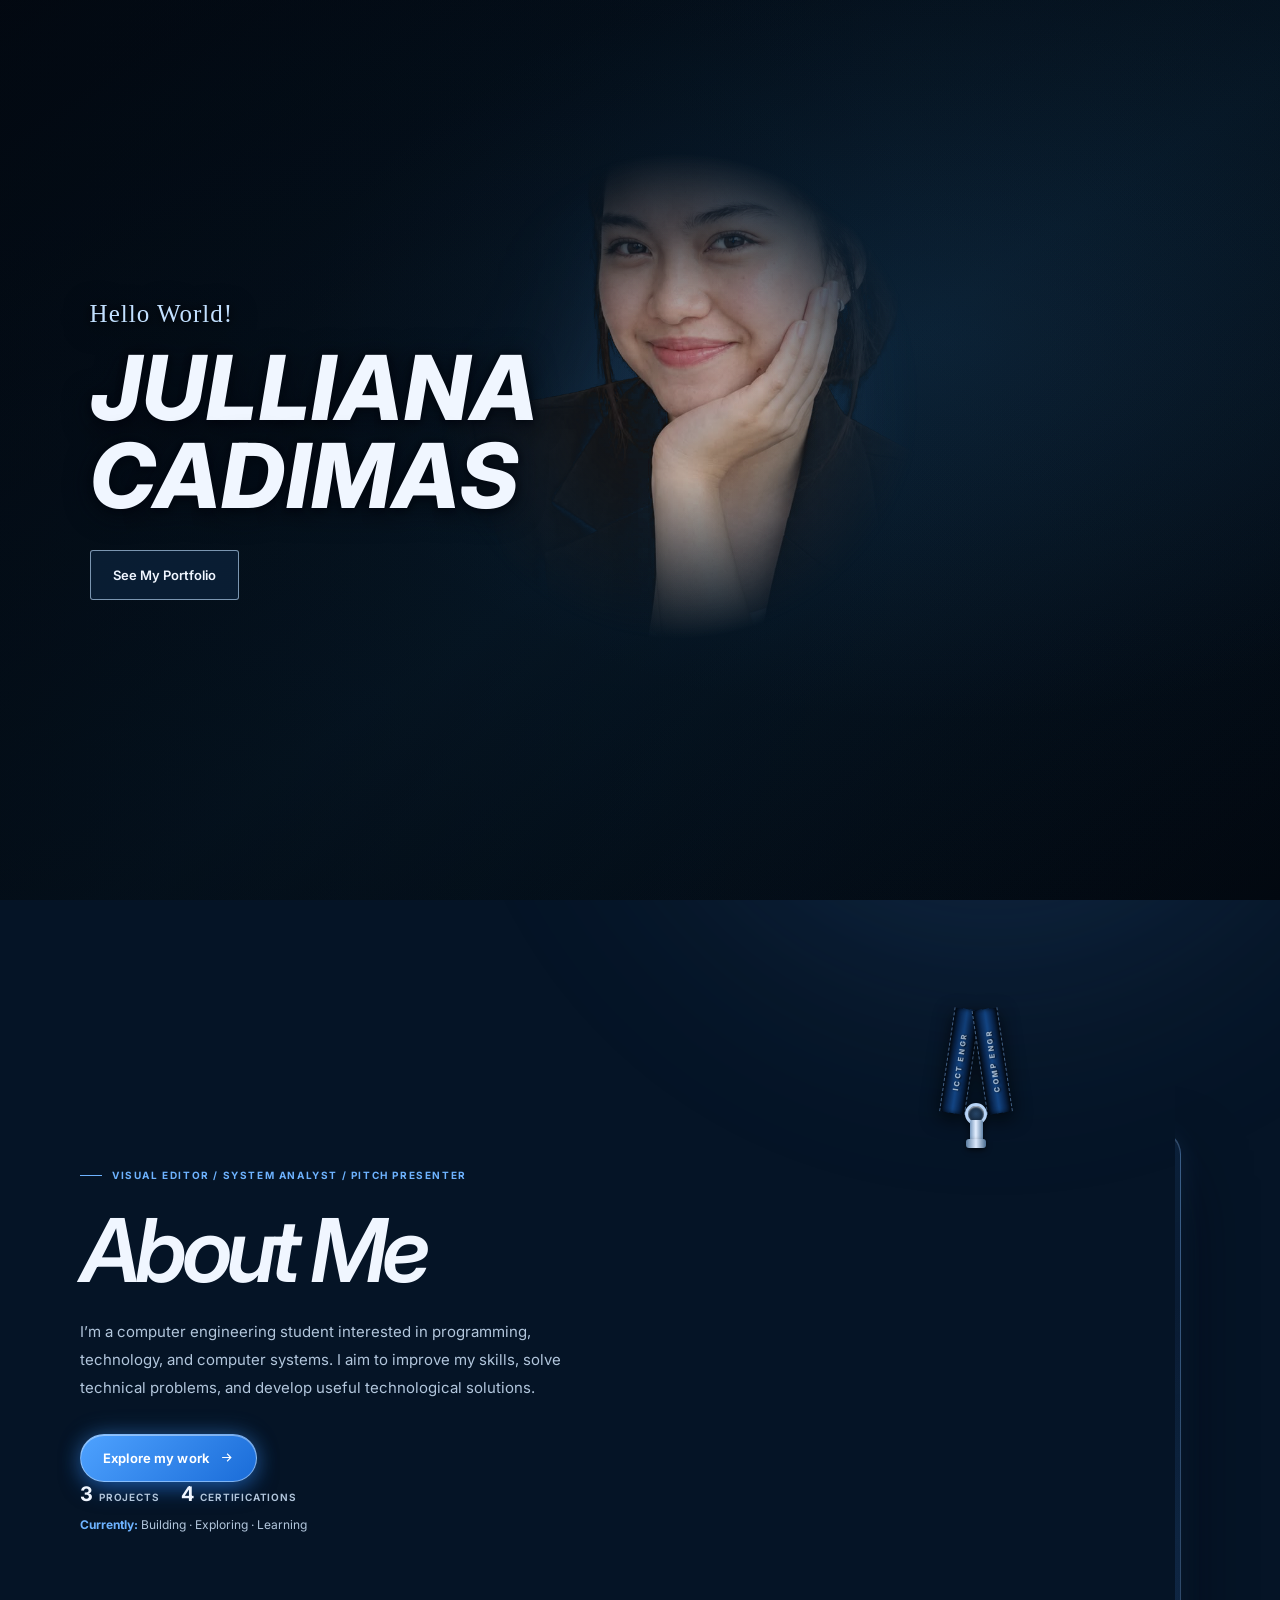
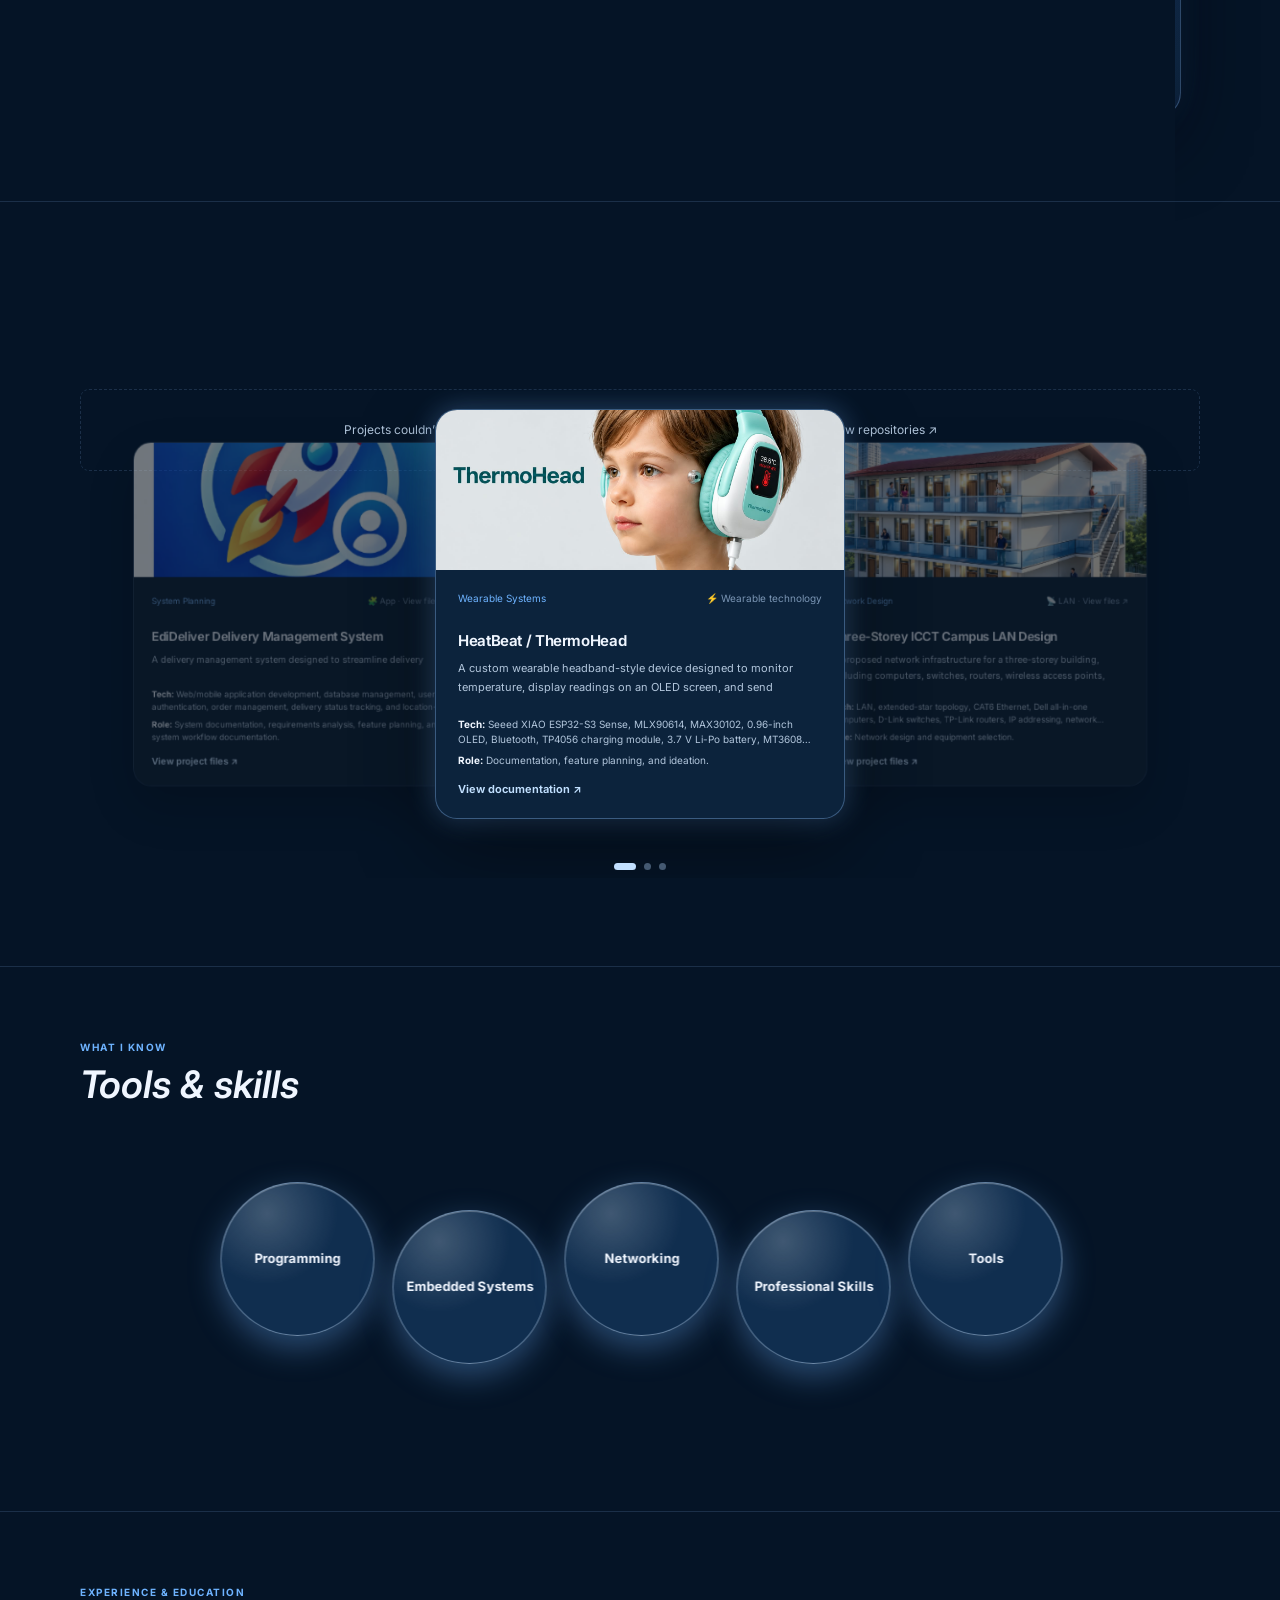
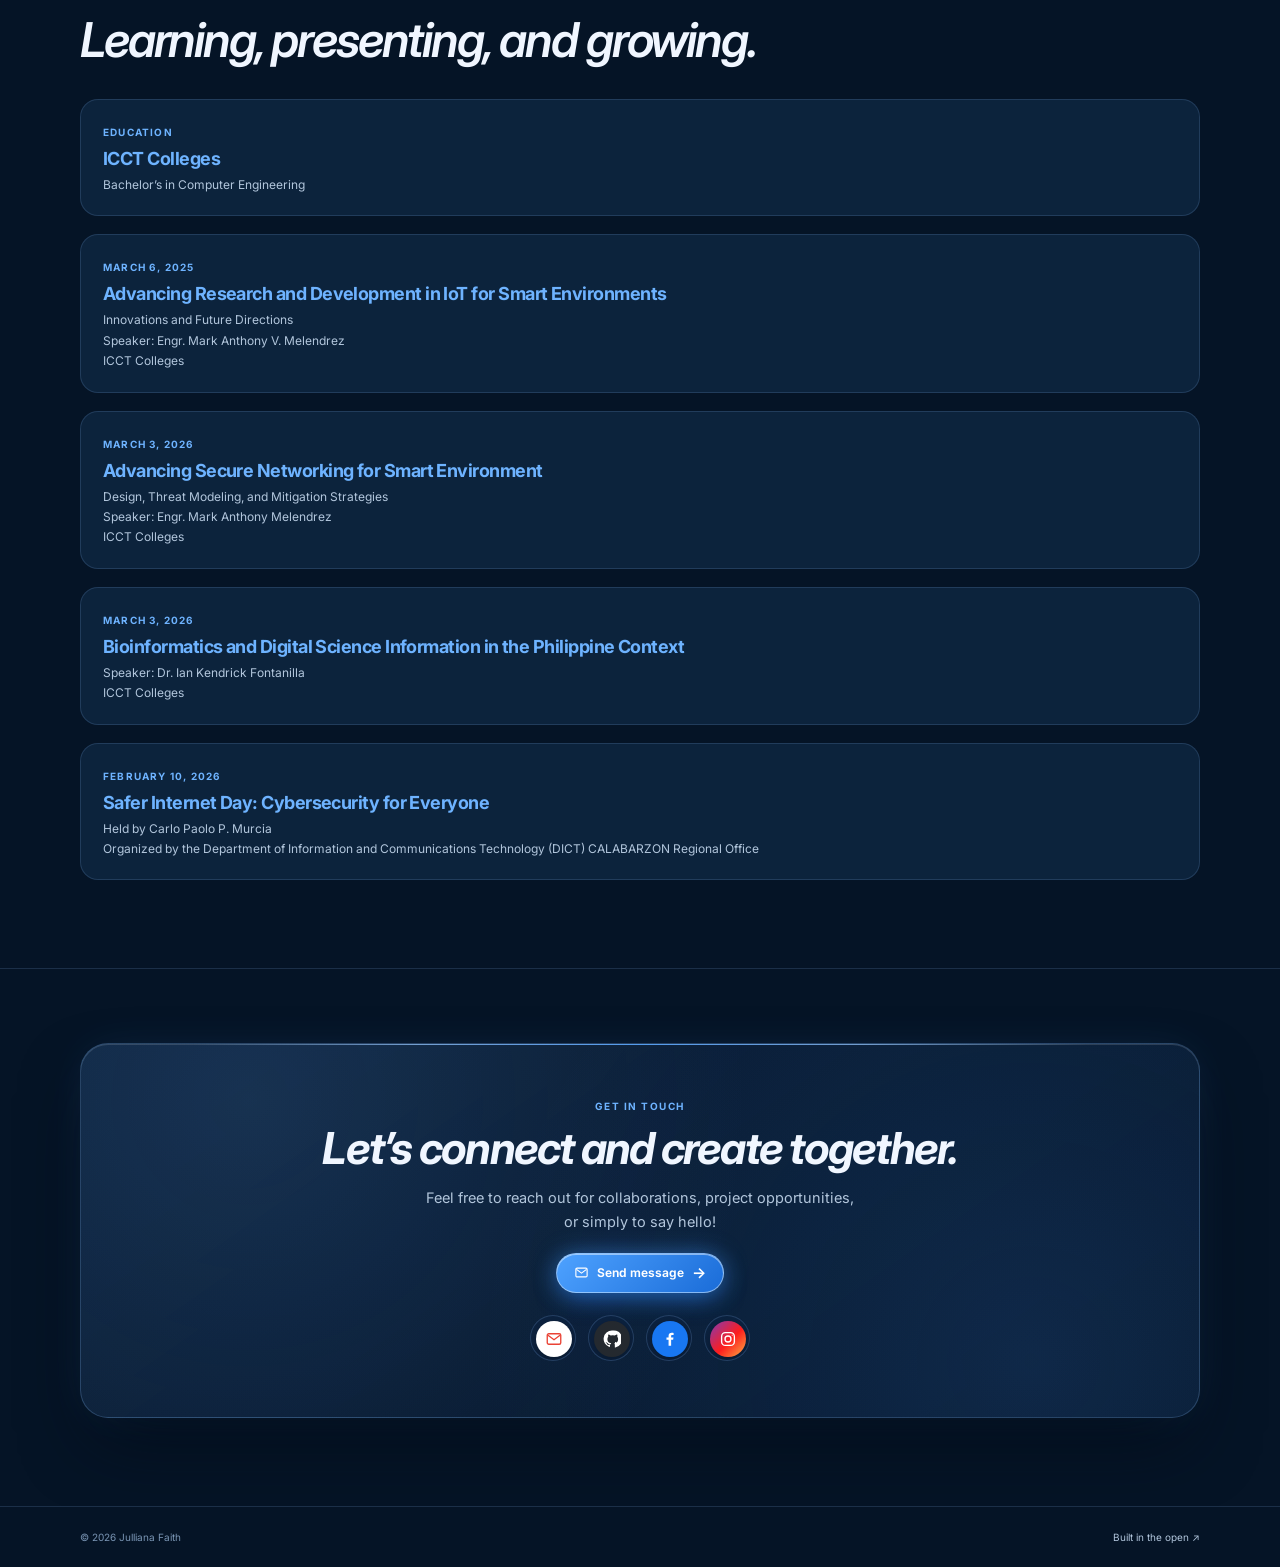
==== commit 31172de7: "Update portfolio intro and project gallery" ====
--- a/index.html
+++ b/index.html
@@ -1,5 +1,5 @@
 <!doctype html>
-<html lang="en">
+<html lang="en" data-theme="radiant-deep-sea">
   <head>
     <meta charset="utf-8" />
     <meta name="viewport" content="width=device-width, initial-scale=1" />
@@ -20,12 +20,44 @@
       href="https://fonts.googleapis.com/css2?family=Inter:wght@400..800&family=Playfair+Display:wght@400..800&display=swap"
       rel="stylesheet"
     />
-    <link rel="stylesheet" href="style.css?v=7" />
+    <link rel="stylesheet" href="style.css?v=20" />
   </head>
   <body>
     <div class="ambient-backdrop" aria-hidden="true">
       <canvas class="ambient-glitter"></canvas>
     </div>
+    <section class="intro-gate" aria-label="Hello World" aria-labelledby="intro-gate-title">
+      <img class="intro-gate-image" src="image/intro-portrait.png" alt="" aria-hidden="true" fetchpriority="high" />
+      <div class="intro-gate-copy">
+        <p class="intro-gate-welcome">Hello World!</p>
+        <h1 class="intro-gate-name" id="intro-gate-title">JULLIANA CADIMAS</h1>
+        <a class="intro-gate-link" href="#home">See My Portfolio</a>
+      </div>
+    </section>
+    <section class="intro-slide" id="home" aria-label="Welcome to Julia's portfolio">
+      <p class="intro-signature">JULLIANA FAITH E. CADIMAS <span>·</span> PORTFOLIO 2026</p>
+      <div class="intro-marquee" aria-hidden="true">
+        <div class="intro-marquee-track">
+          <span>J&nbsp;U&nbsp;L&nbsp;L&nbsp;I&nbsp;A&nbsp;N&nbsp;A&nbsp;&nbsp;C&nbsp;A&nbsp;D&nbsp;I&nbsp;M&nbsp;A&nbsp;S&nbsp;&nbsp;·&nbsp;&nbsp;J&nbsp;U&nbsp;L&nbsp;L&nbsp;I&nbsp;A&nbsp;N&nbsp;A&nbsp;&nbsp;C&nbsp;A&nbsp;D&nbsp;I&nbsp;M&nbsp;A&nbsp;S&nbsp;&nbsp;·&nbsp;&nbsp;</span>
+          <span>J&nbsp;U&nbsp;L&nbsp;L&nbsp;I&nbsp;A&nbsp;N&nbsp;A&nbsp;&nbsp;C&nbsp;A&nbsp;D&nbsp;I&nbsp;M&nbsp;A&nbsp;S&nbsp;&nbsp;·&nbsp;&nbsp;J&nbsp;U&nbsp;L&nbsp;L&nbsp;I&nbsp;A&nbsp;N&nbsp;A&nbsp;&nbsp;C&nbsp;A&nbsp;D&nbsp;I&nbsp;M&nbsp;A&nbsp;S&nbsp;&nbsp;·&nbsp;&nbsp;</span>
+        </div>
+      </div>
+      <img
+        class="intro-portrait"
+        src="image/intro-portrait.png"
+        alt="Julia portrait"
+        fetchpriority="high"
+      />
+      <a class="intro-scroll-indicator" href="#hero-profile" aria-label="Scroll to profile">
+        <span class="scroll-mouse" aria-hidden="true">
+          <span class="scroll-wheel"></span>
+        </span>
+        <span class="scroll-text">Scroll to explore</span>
+        <svg class="scroll-chevron" viewBox="0 0 24 24" fill="none" stroke="currentColor" stroke-width="2" aria-hidden="true">
+          <path d="m6 9 6 6 6-6"/>
+        </svg>
+      </a>
+    </section>
     <header class="site-header">
       <nav class="nav shell" aria-label="Main navigation">
         <a class="wordmark" href="#home" aria-label="Julia home">
@@ -34,26 +66,25 @@
         </a>
         <div class="nav-links" aria-label="Sections">
           <a href="#home">Home</a>
+          <a href="#hero-profile">About</a>
           <a href="#skills">Skills</a>
           <a href="#education">Education</a>
           <a href="#work">Projects</a>
           <a href="#contact">Contact</a>
-          <a class="nav-github" id="nav-github" href="https://github.com/jullianafaithc-web" target="_blank" rel="noreferrer">
-            <svg viewBox="0 0 24 24" fill="currentColor" aria-hidden="true">
-              <path d="M12 .8a11.2 11.2 0 0 0-3.54 21.82c.56.1.77-.24.77-.54v-2.1c-3.14.68-3.8-1.33-3.8-1.33-.51-1.3-1.25-1.65-1.25-1.65-1.02-.7.08-.69.08-.69 1.13.08 1.73 1.16 1.73 1.16 1 .1.75 2.37 4.3 1.69.1-.73.4-1.23.72-1.51-2.5-.28-5.14-1.25-5.14-5.57 0-1.23.44-2.23 1.16-3.02-.12-.28-.5-1.43.11-2.98 0 0 .95-.3 3.08 1.15a10.7 10.7 0 0 1 5.6 0c2.13-1.45 3.07-1.15 3.07-1.15.61 1.55.23 2.7.12 2.98.72.79 1.15 1.8 1.15 3.02 0 4.33-2.64 5.29-5.15 5.56.41.36.77 1.04.77 2.1v3.11c0 .3.2.65.78.54A11.2 11.2 0 0 0 12 .8Z" />
-            </svg>
-            GitHub
+
+          <a class="nav-cta" id="nav-hire" href="#contact">
+            Hire me!
           </a>
+          <button class="nav-theme-toggle" id="theme-toggle" type="button" aria-label="Switch to Radiant Blue Ocean Sea" title="Switch to Radiant Blue Ocean Sea">🌙</button>
         </div>
       </nav>
     </header>
 
-    <main id="home">
-      <section class="hero shell" aria-labelledby="hero-title">
-        <div>
-          <p class="eyebrow">visual editor/ System Analyst/ pitch presenter</p>
-          <h1 id="hero-title"><span class="hero-greeting">Hello, I’m</span> <span class="hero-name" id="hero-name">JULLIANA CADIMAS</span></h1>
-          <p class="tagline" id="tagline">Curious mind, engineer in progress</p>
+    <main>
+      <section class="hero shell" id="hero-profile" aria-labelledby="hero-headline">
+        <div class="hero-content">
+          <p class="eyebrow">visual editor / System Analyst / pitch presenter</p>
+          <h1 class="hero-headline" id="hero-headline">About Me</h1>
           <p class="hero-copy" id="hero-copy">
             I’m a computer engineering student interested in programming, technology, and computer systems. I aim to improve my skills, solve technical problems, and develop useful technological solutions.
           </p>
@@ -64,57 +95,99 @@
                 <path d="M5 12h14m-6-6 6 6-6 6" />
               </svg>
             </a>
-            <a class="button button-secondary" id="hero-github" href="https://github.com/jullianafaithc-web" target="_blank" rel="noreferrer">
-              <svg viewBox="0 0 24 24" fill="currentColor" aria-hidden="true">
-                <path d="M12 .8a11.2 11.2 0 0 0-3.54 21.82c.56.1.77-.24.77-.54v-2.1c-3.14.68-3.8-1.33-3.8-1.33-.51-1.3-1.25-1.65-1.25-1.65-1.02-.7.08-.69.08-.69 1.13.08 1.73 1.16 1.73 1.16 1 .1.75 2.37 4.3 1.69.1-.73.4-1.23.72-1.51-2.5-.28-5.14-1.25-5.14-5.57 0-1.23.44-2.23 1.16-3.02-.12-.28-.5-1.43.11-2.98 0 0 .95-.3 3.08 1.15a10.7 10.7 0 0 1 5.6 0c2.13-1.45 3.07-1.15 3.07-1.15.61 1.55.23 2.7.12 2.98.72.79 1.15 1.8 1.15 3.02 0 4.33-2.64 5.29-5.15 5.56.41.36.77 1.04.77 2.1v3.11c0 .3.2.65.78.54A11.2 11.2 0 0 0 12 .8Z" />
-              </svg>
-              Find me on GitHub
-            </a>
-          </div>
-        </div>
-
-        <aside class="profile-card" aria-label="GitHub profile">
-          <div class="profile-top">
-            <a
-              class="profile-photo-link"
-              href="profile.html"
-              aria-label="View Julia's profile photo larger"
-            >
-              <img
-                class="avatar"
-                id="profile-avatar"
-                src="image/profile-picture.png"
-                alt="Julia's profile photo"
-              />
-            </a>
-            <p class="profile-handle" id="profile-handle">@jullianafaithc-web</p>
-          </div>
-          <div class="profile-facts" aria-label="GitHub profile statistics">
-            <div><span class="fact-value" id="repo-count">—</span><span class="fact-label">Repos</span></div>
-            <div><span class="fact-value" id="follower-count">0</span><span class="fact-label">Followers</span></div>
-            <div><span class="fact-value" id="following-count">0</span><span class="fact-label">Following</span></div>
-          </div>
-          <div class="profile-meta">
-            <div class="meta-row" id="location-row">
-              <svg viewBox="0 0 24 24" fill="none" stroke="currentColor" stroke-width="1.7" aria-hidden="true">
-                <path d="M20 10c0 5-8 12-8 12S4 15 4 10a8 8 0 1 1 16 0Z" /><circle cx="12" cy="10" r="2.5" />
-              </svg>
-              <span id="profile-location">Morong, Rizal</span>
-            </div>
-            <div class="meta-row" id="website-row">
-              <svg viewBox="0 0 24 24" fill="none" stroke="currentColor" stroke-width="1.7" aria-hidden="true">
-                <circle cx="12" cy="12" r="9" /><path d="M3 12h18M12 3a14 14 0 0 1 0 18m0-18a14 14 0 0 0 0 18" />
-              </svg>
-              <a id="profile-website" href="https://github.com/jullianafaithc-web" target="_blank" rel="noreferrer">github.com/jullianafaithc-web</a>
-            </div>
-            <div class="meta-row" id="company-row">
-              <svg viewBox="0 0 24 24" fill="none" stroke="currentColor" stroke-width="1.7" aria-hidden="true">
-                <rect x="4" y="7" width="16" height="13" rx="1.5" /><path d="M9 7V4h6v3M8 12h8m-8 3h8" />
-              </svg>
-              <span id="profile-company">ICCT Colleges</span>
-            </div>
-          </div>
-        </aside>
+          </div>
+          <div class="hero-highlights">
+            <div class="hero-counts" aria-label="Portfolio totals">
+              <span><strong id="project-count">3</strong> Projects</span>
+              <span><strong id="certificate-count">4</strong> Certifications</span>
+            </div>
+            <p class="hero-currently"><strong>Currently:</strong> Building · Exploring · Learning</p>
+          </div>
+        </div>
+
+        <div class="lanyard-rig" id="lanyard-rig" aria-label="Hanging Engineering ID Card">
+          <div class="lanyard-anchor" aria-hidden="true">
+            <div class="lanyard-straps-wrap">
+              <div class="lanyard-strap lanyard-strap-left">
+                <span class="lanyard-strap-text">ICCT ENGR</span>
+              </div>
+              <div class="lanyard-strap lanyard-strap-right">
+                <span class="lanyard-strap-text">COMP ENGR</span>
+              </div>
+            </div>
+            <div class="lanyard-clasp">
+              <div class="lanyard-ring"></div>
+              <div class="lanyard-clip"></div>
+            </div>
+          </div>
+          <aside class="profile-card id-badge" aria-label="GitHub profile">
+            <div class="id-slot" aria-hidden="true"></div>
+            <div class="id-header">
+              <div class="id-header-brand">
+                <span class="id-chip-icon" aria-hidden="true">
+                  <svg viewBox="0 0 24 24" fill="none" stroke="currentColor" stroke-width="1.8">
+                    <rect x="4" y="4" width="16" height="16" rx="2"/>
+                    <rect x="9" y="9" width="6" height="6"/>
+                    <path d="M9 1v3M15 1v3M9 20v3M15 20v3M20 9h3M20 14h3M1 9h3M1 14h3"/>
+                  </svg>
+                </span>
+                <div class="id-brand-text">
+                  <span class="id-school">ICCT COLLEGES</span>
+                  <span class="id-dept">COMPUTER ENGINEERING</span>
+                </div>
+              </div>
+              <span class="id-status-pill">STUDENT ID</span>
+            </div>
+            <div class="profile-top">
+              <a
+                class="profile-photo-link"
+                href="profile.html"
+                aria-label="View Julia's profile photo larger"
+              >
+                <img
+                  class="avatar"
+                  id="profile-avatar"
+                  src="image/profile-picture.png"
+                  alt="Julia's profile photo"
+                />
+              </a>
+              <h2 class="id-card-name">Julliana Cadimas</h2>
+              <p class="profile-handle" id="profile-handle">@jullianafaithc-web</p>
+              <span class="id-card-badge">System Analyst · Developer</span>
+            </div>
+            <div class="profile-facts" aria-label="GitHub profile statistics">
+              <div><span class="fact-value" id="repo-count">—</span><span class="fact-label">Repos</span></div>
+              <div><span class="fact-value" id="follower-count">0</span><span class="fact-label">Followers</span></div>
+              <div><span class="fact-value" id="following-count">0</span><span class="fact-label">Following</span></div>
+            </div>
+            <div class="profile-meta">
+              <div class="meta-row" id="location-row">
+                <svg viewBox="0 0 24 24" fill="none" stroke="currentColor" stroke-width="1.7" aria-hidden="true">
+                  <path d="M20 10c0 5-8 12-8 12S4 15 4 10a8 8 0 1 1 16 0Z" /><circle cx="12" cy="10" r="2.5" />
+                </svg>
+                <span id="profile-location">Morong, Rizal</span>
+              </div>
+              <div class="meta-row" id="website-row">
+                <svg viewBox="0 0 24 24" fill="none" stroke="currentColor" stroke-width="1.7" aria-hidden="true">
+                  <circle cx="12" cy="12" r="9" /><path d="M3 12h18M12 3a14 14 0 0 1 0 18m0-18a14 14 0 0 0 0 18" />
+                </svg>
+                <a id="profile-website" href="https://github.com/jullianafaithc-web" target="_blank" rel="noreferrer">github.com/jullianafaithc-web</a>
+              </div>
+              <div class="meta-row" id="company-row">
+                <svg viewBox="0 0 24 24" fill="none" stroke="currentColor" stroke-width="1.7" aria-hidden="true">
+                  <rect x="4" y="7" width="16" height="13" rx="1.5" /><path d="M9 7V4h6v3M8 12h8m-8 3h8" />
+                </svg>
+                <span id="profile-company">ICCT Colleges</span>
+              </div>
+            </div>
+            <div class="id-footer-strip">
+              <div class="id-barcode" aria-hidden="true">
+                <span></span><span></span><span></span><span></span><span></span><span></span><span></span><span></span><span></span><span></span><span></span><span></span>
+              </div>
+              <span class="id-serial">ENGR-2026-JC</span>
+            </div>
+          </aside>
+        </div>
       </section>
 
       <section class="section" id="work" aria-labelledby="work-title">
@@ -126,6 +199,7 @@
             </div>
             <p class="section-note">These were collaborative team projects. The role listed on each card highlights my contribution.</p>
           </div>
+          <div class="project-carousel" role="region" aria-roledescription="carousel" aria-label="Project gallery">
           <div class="project-grid" id="project-grid" aria-live="polite">
             <p class="sr-only" id="load-status" role="status"></p>
             <a
@@ -136,17 +210,21 @@
               data-document-preview
               aria-label="Open HeatBeat / ThermoHead project documentation"
             >
-              <div class="project-topline">
-                <span class="project-folder">Wearable Systems</span>
-                <span class="project-stats"><span class="project-stat">⚡ View documentation ↗</span></span>
-              </div>
-              <h3 class="project-title">HeatBeat / ThermoHead</h3>
-              <p class="project-description">
-                A custom wearable headband-style device designed to monitor temperature, display readings on an OLED screen, and send Bluetooth fever alerts to a connected phone.
-              </p>
-              <div class="project-meta">
-                <span><strong>Tech:</strong> Seeed XIAO ESP32-S3 Sense, MLX90614, MAX30102, 0.96-inch OLED, Bluetooth, TP4056 charging module, 3.7 V Li-Po battery, MT3608 boost converter.</span>
-                <span><strong>Role:</strong> Documentation, feature planning, and ideation.</span>
+              <img class="project-cover" src="certificates/heatbeat/project-cover.jpg" alt="ThermoHead wearable device project concept" loading="lazy" />
+              <div class="project-card-content">
+                <div class="project-topline">
+                  <span class="project-folder">Wearable Systems</span>
+                  <span class="project-stats"><span class="project-stat">⚡ Wearable technology</span></span>
+                </div>
+                <h3 class="project-title">HeatBeat / ThermoHead</h3>
+                <p class="project-description">
+                  A custom wearable headband-style device designed to monitor temperature, display readings on an OLED screen, and send Bluetooth fever alerts to a connected phone.
+                </p>
+                <div class="project-meta">
+                  <span><strong>Tech:</strong> Seeed XIAO ESP32-S3 Sense, MLX90614, MAX30102, 0.96-inch OLED, Bluetooth, TP4056 charging module, 3.7 V Li-Po battery, MT3608 boost converter.</span>
+                  <span><strong>Role:</strong> Documentation, feature planning, and ideation.</span>
+                </div>
+                <span class="lan-project-open">View documentation ↗</span>
               </div>
             </a>
 
@@ -158,19 +236,22 @@
               aria-haspopup="dialog"
               aria-label="View images and documents for Three-Storey ICCT Campus LAN Design"
             >
-              <div class="project-topline">
-                <span class="project-folder">Network Design</span>
-                <span class="project-stats"><span class="project-stat">📡 LAN · View files ↗</span></span>
-              </div>
-              <h3 class="project-title">Three-Storey ICCT Campus LAN Design</h3>
-              <p class="project-description">
-                A proposed network infrastructure for a three-storey building, including computers, switches, routers, wireless access points, structured cabling, and a ground-floor server room.
-              </p>
-              <div class="project-meta">
-                <span><strong>Tech:</strong> LAN, extended-star topology, CAT6 Ethernet, Dell all-in-one computers, D-Link switches, TP-Link routers, IP addressing, network planning.</span>
-                <span><strong>Role:</strong> Network design and equipment selection.</span>
-              </div>
-              <span class="lan-project-open">View project files ↗</span>
+              <img class="project-cover" src="certificates/campus-lan/project-cover.jpg" alt="Campus LAN design project cover" loading="lazy" />
+              <div class="project-card-content">
+                <div class="project-topline">
+                  <span class="project-folder">Network Design</span>
+                  <span class="project-stats"><span class="project-stat">📡 LAN · View files ↗</span></span>
+                </div>
+                <h3 class="project-title">Three-Storey ICCT Campus LAN Design</h3>
+                <p class="project-description">
+                  A proposed network infrastructure for a three-storey building, including computers, switches, routers, wireless access points, structured cabling, and a ground-floor server room.
+                </p>
+                <div class="project-meta">
+                  <span><strong>Tech:</strong> LAN, extended-star topology, CAT6 Ethernet, Dell all-in-one computers, D-Link switches, TP-Link routers, IP addressing, network planning.</span>
+                  <span><strong>Role:</strong> Network design and equipment selection.</span>
+                </div>
+                <span class="lan-project-open">View project files ↗</span>
+              </div>
             </article>
 
             <a
@@ -180,20 +261,27 @@
               aria-haspopup="dialog"
               aria-label="View the EdiDeliver app, project archive, and final report"
             >
-              <div class="project-topline">
-                <span class="project-folder">System Planning</span>
-                <span class="project-stats"><span class="project-stat">🧩 App · View files ↗</span></span>
-              </div>
-              <h3 class="project-title">EdiDeliver Delivery Management System</h3>
-              <p class="project-description">
-                A delivery management system designed to streamline delivery operations, order tracking, and coordination between customers, delivery riders, and administrators.
-              </p>
-              <div class="project-meta">
-                <span><strong>Tech:</strong> Web/mobile application development, database management, user authentication, order management, delivery status tracking, and location-based services.</span>
-                <span><strong>Role:</strong> System documentation, requirements analysis, feature planning, and system workflow documentation.</span>
-              </div>
-              <span class="lan-project-open">View project files ↗</span>
+              <img class="project-cover" src="certificates/edideliver/project-cover.jpg" alt="EdiDeliver app icon project cover" loading="lazy" />
+              <div class="project-card-content">
+                <div class="project-topline">
+                  <span class="project-folder">System Planning</span>
+                  <span class="project-stats"><span class="project-stat">🧩 App · View files ↗</span></span>
+                </div>
+                <h3 class="project-title">EdiDeliver Delivery Management System</h3>
+                <p class="project-description">
+                  A delivery management system designed to streamline delivery operations, order tracking, and coordination between customers, delivery riders, and administrators.
+                </p>
+                <div class="project-meta">
+                  <span><strong>Tech:</strong> Web/mobile application development, database management, user authentication, order management, delivery status tracking, and location-based services.</span>
+                  <span><strong>Role:</strong> System documentation, requirements analysis, feature planning, and system workflow documentation.</span>
+                </div>
+                <span class="lan-project-open">View project files ↗</span>
+              </div>
             </a>
+          </div>
+            <div class="project-carousel-controls">
+              <div class="project-carousel-pagination" role="group" aria-label="Choose a project"></div>
+            </div>
           </div>
           <dialog class="project-document-dialog" id="project-document-dialog" aria-labelledby="project-document-title">
             <div class="project-document-header">
@@ -349,47 +437,24 @@
         </div>
       </section>
 
-      <section class="section" id="about" aria-labelledby="about-title">
-        <div class="shell about-grid">
-          <div>
-            <p class="section-kicker">A little about me</p>
-            <h2 id="about-title">Curious by nature.<br />Builder by habit.</h2>
-            <p class="about-copy" id="about-copy">
-              I’m a computer engineering student interested in programming, technology, and computer systems. I aim to improve my skills, solve technical problems, and develop useful technological solutions.
-            </p>
-          </div>
-          <div class="stack-panel" id="skills">
-            <p class="stack-title">Tools &amp; skills</p>
-            <div class="skill-laptop">
-              <div class="laptop-screen">
-                <div class="skill-screen-flip">
-                  <div class="skill-screen-face skill-screen-front">
-                    <div class="skill-categories" role="group" aria-label="Skill categories">
-                      <button class="skill-category" type="button" data-title="Programming" data-skills="C++|Java|JavaScript|HTML|CSS">
-                        Programming
-                      </button>
-                      <button class="skill-category" type="button" data-title="Embedded Systems" data-skills="Microcontrollers|Sensors|Hardware integration">
-                        Embedded Systems
-                      </button>
-                      <button class="skill-category" type="button" data-title="Networking" data-skills="Basic networking|Cisco configuration|VLAN|Routing">
-                        Networking
-                      </button>
-                      <button class="skill-category" type="button" data-title="Professional Skills" data-skills="Problem solving|Teamwork|Communication|AI prompting|Video editing|Graphic design">
-                        Professional Skills
-                      </button>
-                      <button class="skill-category" type="button" data-title="Tools" data-skills="Canva|CapCut|VS Code|AutoCAD">
-                        Tools
-                      </button>
-                    </div>
-                  </div>
-                  <div class="skill-screen-face skill-screen-back" aria-hidden="true" inert>
-                    <button class="skill-screen-back-button" type="button">← All categories</button>
-                    <h3 class="skill-context-title"></h3>
-                    <div class="stack-tags"></div>
-                  </div>
-                </div>
-              </div>
-              <div class="laptop-base" aria-hidden="true"></div>
+      <section class="section" id="about" aria-labelledby="what-i-know-title">
+        <div class="shell skill-showcase" id="skills">
+          <p class="section-kicker">What I know</p>
+          <h2 class="stack-title" id="what-i-know-title">Tools &amp; skills</h2>
+          <div class="skill-liquid-field">
+            <div class="skill-scroll-layer">
+              <div class="skill-orb-list" role="group" aria-label="Skill categories">
+                <button class="skill-orb" type="button" aria-expanded="false" data-title="Programming" data-skills="C++|Java|JavaScript|HTML|CSS">Programming</button>
+                <button class="skill-orb" type="button" aria-expanded="false" data-title="Embedded Systems" data-skills="Microcontrollers|Sensors|Hardware integration">Embedded Systems</button>
+                <button class="skill-orb" type="button" aria-expanded="false" data-title="Networking" data-skills="Basic networking|Cisco configuration|VLAN|Routing">Networking</button>
+                <button class="skill-orb" type="button" aria-expanded="false" data-title="Professional Skills" data-skills="Problem solving|Teamwork|Communication|AI prompting|Video editing|Graphic design">Professional Skills</button>
+                <button class="skill-orb" type="button" aria-expanded="false" data-title="Tools" data-skills="Canva|CapCut|VS Code|AutoCAD">Tools</button>
+              </div>
+              <div class="skill-detail" id="skill-detail" aria-labelledby="skill-detail-title" hidden>
+                <h3 class="skill-detail-title" id="skill-detail-title"></h3>
+                <div class="skill-bubbles" aria-label="Skills in this category"></div>
+                <button class="skill-reset" type="button">All skills</button>
+              </div>
             </div>
           </div>
         </div>
@@ -409,27 +474,27 @@
               <h3><a href="https://www.facebook.com/IM4ICCT/reels_tab" target="_blank" rel="noreferrer">ICCT Colleges</a></h3>
               <p>Bachelor’s in Computer Engineering</p>
             </div>
-            <div class="timeline-item">
+            <div class="timeline-item certificate-entry">
               <span class="timeline-date">March 6, 2025</span>
               <h3><a href="certificates/advancing%20research.pdf" target="_blank" rel="noreferrer">Advancing Research and Development in IoT for Smart Environments</a></h3>
               <p>Innovations and Future Directions</p>
               <p>Speaker: Engr. Mark Anthony V. Melendrez</p>
               <p>ICCT Colleges</p>
             </div>
-            <div class="timeline-item">
+            <div class="timeline-item certificate-entry">
               <span class="timeline-date">March 3, 2026</span>
               <h3><a href="certificates/advancing%20secure%20networking.pdf" target="_blank" rel="noreferrer">Advancing Secure Networking for Smart Environment</a></h3>
               <p>Design, Threat Modeling, and Mitigation Strategies</p>
               <p>Speaker: Engr. Mark Anthony Melendrez</p>
               <p>ICCT Colleges</p>
             </div>
-            <div class="timeline-item">
+            <div class="timeline-item certificate-entry">
               <span class="timeline-date">March 3, 2026</span>
               <h3><a href="certificates/bioinformatics.pdf" target="_blank" rel="noreferrer">Bioinformatics and Digital Science Information in the Philippine Context</a></h3>
               <p>Speaker: Dr. Ian Kendrick Fontanilla</p>
               <p>ICCT Colleges</p>
             </div>
-            <div class="timeline-item">
+            <div class="timeline-item certificate-entry">
               <span class="timeline-date">February 10, 2026</span>
               <h3><a href="certificates/safer%20internet%20day.pdf" target="_blank" rel="noreferrer">Safer Internet Day: Cybersecurity for Everyone</a></h3>
               <p>Held by Carlo Paolo P. Murcia</p>
@@ -441,45 +506,55 @@
 
       <section class="section" id="contact" aria-labelledby="contact-title">
         <div class="shell">
-          <div class="section-heading">
-            <div>
-              <p class="section-kicker">Contact</p>
-              <h2 id="contact-title">Let’s connect.</h2>
-              <a class="contact-message-link" href="mailto:jullianafaithc@gmail.com">Send me a message here!</a>
-            </div>
-          </div>
-          <div class="contact-grid">
-            <a class="contact-logo-link" href="mailto:jullianafaithc@gmail.com" aria-label="Email Julia">
-              <span class="contact-app-icon contact-app-email" aria-hidden="true">
+          <div class="contact-showcase">
+            <div class="contact-header">
+              <p class="section-kicker">Get in touch</p>
+              <h2 id="contact-title">Let’s connect and create together.</h2>
+              <p class="contact-subtitle">
+                Feel free to reach out for collaborations, project opportunities, or simply to say hello!
+              </p>
+              <a class="contact-message-link glow-button" href="mailto:jullianafaithc@gmail.com">
+                <svg viewBox="0 0 24 24" fill="none" stroke="currentColor" stroke-width="1.8" aria-hidden="true">
+                  <rect x="3" y="5" width="18" height="14" rx="2" />
+                  <path d="m4 7 8 6 8-6" />
+                </svg>
+                <span>Send message</span>
+                <span class="glow-arrow" aria-hidden="true">→</span>
+              </a>
+            </div>
+            <div class="contact-grid">
+              <a class="contact-social-card contact-logo-link" href="mailto:jullianafaithc@gmail.com" aria-label="Email Julia">
+                <span class="contact-app-icon contact-app-email" aria-hidden="true">
                   <svg viewBox="0 0 24 24" fill="none" stroke="currentColor" stroke-width="1.8">
                     <rect x="3" y="5" width="18" height="14" rx="2" />
                     <path d="m4 7 8 6 8-6" />
                   </svg>
-              </span>
-            </a>
-            <a class="contact-logo-link" href="https://github.com/jullianafaithc-web" target="_blank" rel="noreferrer" aria-label="Open Julia's GitHub profile">
-              <span class="contact-app-icon contact-app-github" aria-hidden="true">
+                </span>
+              </a>
+              <a class="contact-social-card contact-logo-link" href="https://github.com/jullianafaithc-web" target="_blank" rel="noreferrer" aria-label="Open Julia's GitHub profile">
+                <span class="contact-app-icon contact-app-github" aria-hidden="true">
                   <svg viewBox="0 0 24 24" fill="currentColor">
                     <path d="M12 .8a11.2 11.2 0 0 0-3.54 21.82c.56.1.77-.24.77-.54v-2.1c-3.14.68-3.8-1.33-3.8-1.33-.51-1.3-1.25-1.65-1.25-1.65-1.02-.7.08-.69.08-.69 1.13.08 1.73 1.16 1.73 1.16 1 .1.75 2.37 4.3 1.69.1-.73.4-1.23.72-1.51-2.5-.28-5.14-1.25-5.14-5.57 0-1.23.44-2.23 1.16-3.02-.12-.28-.5-1.43.11-2.98 0 0 .95-.3 3.08 1.15a10.7 10.7 0 0 1 5.6 0c2.13-1.45 3.07-1.15 3.07-1.15.61 1.55.23 2.7.12 2.98.72.79 1.15 1.8 1.15 3.02 0 4.33-2.64 5.29-5.15 5.56.41.36.77 1.04.77 2.1v3.11c0 .3.2.65.78.54A11.2 11.2 0 0 0 12 .8Z" />
                   </svg>
-              </span>
-            </a>
-            <a class="contact-logo-link" href="https://www.facebook.com/share/19FqjpWq51/" target="_blank" rel="noreferrer" aria-label="Open Julia's Facebook profile">
-              <span class="contact-app-icon contact-app-facebook" aria-hidden="true">
+                </span>
+              </a>
+              <a class="contact-social-card contact-logo-link" href="https://www.facebook.com/share/19FqjpWq51/" target="_blank" rel="noreferrer" aria-label="Open Julia's Facebook profile">
+                <span class="contact-app-icon contact-app-facebook" aria-hidden="true">
                   <svg viewBox="0 0 24 24" fill="currentColor">
                     <path d="M13.5 21v-8h2.7l.4-3h-3.1V8.1c0-.9.3-1.5 1.6-1.5h1.7V3.9c-.3 0-1.3-.1-2.5-.1-2.5 0-4.2 1.5-4.2 4.3V10H7.3v3h2.8v8h3.4Z" />
                   </svg>
-              </span>
-            </a>
-            <a class="contact-logo-link" href="https://www.instagram.com/archived.yn?mdxt=MTQyaDQwbmE0NDBxdQ==" target="_blank" rel="noreferrer" aria-label="Open Julia's Instagram profile">
-              <span class="contact-app-icon contact-app-instagram" aria-hidden="true">
+                </span>
+              </a>
+              <a class="contact-social-card contact-logo-link" href="https://www.instagram.com/archived.yn?mdxt=MTQyaDQwbmE0NDBxdQ==" target="_blank" rel="noreferrer" aria-label="Open Julia's Instagram profile">
+                <span class="contact-app-icon contact-app-instagram" aria-hidden="true">
                   <svg viewBox="0 0 24 24" fill="none" stroke="currentColor" stroke-width="1.8">
                     <rect x="3.5" y="3.5" width="17" height="17" rx="5" />
                     <circle cx="12" cy="12" r="4" />
                     <circle cx="17.6" cy="6.7" r="0.8" fill="currentColor" stroke="none" />
                   </svg>
-              </span>
-            </a>
+                </span>
+              </a>
+            </div>
           </div>
         </div>
       </section>
@@ -492,6 +567,6 @@
       </div>
     </footer>
 
-    <script src="script.js?v=12"></script>
+    <script src="script.js?v=22"></script>
   </body>
 </html>
--- a/style.css
+++ b/style.css
@@ -1,22 +1,107 @@
-      :root {
+      :root,
+      html[data-theme="radiant-deep-sea"] {
         color-scheme: dark;
-        --bg: #071d24;
-        --surface: #0e3038;
-        --surface-raised: #16434a;
-        --text: #e8f5f2;
-        --muted: #b2cfca;
-        --subtle: #87aaa5;
-        --line: #28545a;
-        --accent: #69c9bd;
-        --accent-light: #a0e2d5;
-        --accent-warm: #43a99e;
-        --accent-ink: #082b2c;
+        --theme-name: "Radiant Deep Blue Sea";
+        --bg: #051426;
+        --bg-deep: #030d1a;
+        --surface: #0c233c;
+        --surface-glass: rgba(12, 35, 60, 0.65);
+        --surface-raised: #14355a;
+        --text: #f0f6ff;
+        --muted: #b2c6dc;
+        --subtle: #7a95b4;
+        --line: rgba(143, 195, 255, 0.16);
+        --line-glow: rgba(143, 195, 255, 0.35);
+        --accent: #6eb3ff;
+        --accent-light: #c2e0ff;
+        --accent-warm: #4293f5;
+        --accent-ink: #051426;
+        --accent-glow: rgba(110, 179, 255, 0.35);
+        --nav-bg: rgba(5, 18, 35, 0.78);
+        --nav-bg-scrolled: rgba(4, 15, 30, 0.92);
+        --nav-btn-bg: rgba(143, 195, 255, 0.1);
+        --hero-headline-grad: linear-gradient(110deg, #ffffff 0%, #c4e0ff 45%, #70b5ff 100%);
+        --intro-bg: radial-gradient(ellipse at 52% 47%, rgb(36 78 119 / 55%), transparent 52%),
+                    radial-gradient(circle at 82% 22%, rgb(45 105 170 / 30%), transparent 48%),
+                    linear-gradient(145deg, #04101e 0%, #0a223c 54%, #041222 100%);
+        --intro-stroke: rgba(204, 224, 249, 0.32);
+        --badge-bg: radial-gradient(circle at 18% 12%, rgba(110, 179, 255, 0.18), transparent 48%),
+                    radial-gradient(circle at 86% 82%, rgba(47, 105, 175, 0.22), transparent 52%),
+                    linear-gradient(155deg, rgba(14, 38, 68, 0.88) 0%, rgba(6, 20, 38, 0.95) 100%);
+        --strap-grad: linear-gradient(180deg, #0e2949 0%, #081a32 50%, #0e2949 100%);
+        --barcode-fill: #bcd7f5;
         --bg-shift-x: 0px;
         --bg-shift-y: 0px;
         --bg-scroll-shift: 0px;
         --sans: "Inter", Arial, sans-serif;
       }
 
+      html[data-theme="radiant-deep-ocean"] {
+        color-scheme: dark;
+        --theme-name: "Radiant Blue Ocean Sea";
+        --bg: #020b18;
+        --bg-deep: #01060f;
+        --surface: #071933;
+        --surface-glass: rgba(7, 25, 51, 0.72);
+        --surface-raised: #0d2a52;
+        --text: #f4f9ff;
+        --muted: #a6c4e5;
+        --subtle: #688aae;
+        --line: rgba(56, 189, 248, 0.2);
+        --line-glow: rgba(56, 189, 248, 0.45);
+        --accent: #38bdf8;
+        --accent-light: #bae6fd;
+        --accent-warm: #60a5fa;
+        --accent-ink: #020b18;
+        --accent-glow: rgba(56, 189, 248, 0.45);
+        --nav-bg: rgba(2, 11, 24, 0.82);
+        --nav-bg-scrolled: rgba(1, 8, 18, 0.94);
+        --nav-btn-bg: rgba(56, 189, 248, 0.12);
+        --hero-headline-grad: linear-gradient(110deg, #ffffff 0%, #bae6fd 45%, #38bdf8 100%);
+        --intro-bg: radial-gradient(ellipse at 50% 50%, rgb(14 55 102 / 50%), transparent 55%),
+                    radial-gradient(circle at 80% 20%, rgb(30 80 150 / 30%), transparent 48%),
+                    linear-gradient(155deg, #010712 0%, #04142b 50%, #010815 100%);
+        --intro-stroke: rgba(56, 189, 248, 0.38);
+        --badge-bg: radial-gradient(circle at 18% 12%, rgba(56, 189, 248, 0.22), transparent 48%),
+                    radial-gradient(circle at 86% 82%, rgba(37, 99, 235, 0.25), transparent 52%),
+                    linear-gradient(160deg, rgba(6, 20, 42, 0.96) 0%, rgba(2, 10, 22, 0.98) 100%);
+        --strap-grad: linear-gradient(180deg, #071e3d 0%, #020d1c 50%, #071e3d 100%);
+        --barcode-fill: #7dd3fc;
+      }
+
+      html[data-theme="radiant-black-sea"] {
+        color-scheme: dark;
+        --theme-name: "Radiant Black Sea";
+        --bg: #050608;
+        --bg-deep: #020304;
+        --surface: #11151b;
+        --surface-glass: rgba(15, 19, 25, 0.92);
+        --surface-raised: #1a2029;
+        --text: #f5f7fa;
+        --muted: #c2c8d0;
+        --subtle: #929ba7;
+        --line: rgba(229, 238, 250, 0.16);
+        --line-glow: rgba(96, 165, 250, 0.5);
+        --accent: #60a5fa;
+        --accent-light: #dbeafe;
+        --accent-warm: #38bdf8;
+        --accent-ink: #06111f;
+        --accent-glow: rgba(96, 165, 250, 0.28);
+        --nav-bg: rgba(8, 10, 14, 0.94);
+        --nav-bg-scrolled: rgba(4, 5, 8, 0.98);
+        --nav-btn-bg: rgba(255, 255, 255, 0.08);
+        --hero-headline-grad: linear-gradient(110deg, #ffffff 0%, #cbd5e1 100%);
+        --intro-bg: radial-gradient(ellipse at 52% 47%, rgb(37 71 112 / 34%), transparent 55%),
+          radial-gradient(circle at 82% 22%, rgb(24 67 120 / 24%), transparent 50%),
+          linear-gradient(150deg, #020304 0%, #0a0d12 48%, #020304 100%);
+        --intro-stroke: rgba(219, 234, 254, 0.42);
+        --badge-bg: radial-gradient(circle at 18% 12%, rgba(96, 165, 250, 0.1), transparent 48%),
+          radial-gradient(circle at 86% 82%, rgba(56, 189, 248, 0.1), transparent 52%),
+          linear-gradient(160deg, #151b24 0%, #080b10 100%);
+        --strap-grad: linear-gradient(180deg, #0b3b72 0%, #062348 50%, #0b3b72 100%);
+        --barcode-fill: #0284c7;
+      }
+
       *,
       *::before,
       *::after {
@@ -25,7 +110,8 @@
 
       html {
         scroll-behavior: smooth;
-        scroll-padding-top: 92px;
+        scroll-padding-top: 104px;
+        transition: background-color 300ms ease, color 300ms ease;
       }
 
       body {
@@ -37,6 +123,390 @@
         color: var(--text);
         font-family: var(--sans);
         -webkit-font-smoothing: antialiased;
+        transition: background-color 300ms ease, color 300ms ease;
+      }
+
+      /* ========================================================
+         SLIDE 1: INTRO VISUAL SLIDE (Fullscreen Landing Section)
+         ======================================================== */
+      .intro-gate {
+        position: fixed;
+        z-index: 101;
+        inset: 0;
+        display: grid;
+        place-items: center;
+        overflow: hidden;
+        isolation: isolate;
+        padding: clamp(24px, 7vw, 100px);
+        background:
+          radial-gradient(ellipse at 74% 38%, rgb(35 78 120 / 24%), transparent 48%),
+          linear-gradient(145deg, #030a14 0%, #071b2b 54%, #020810 100%);
+        color: var(--text);
+        --intro-reveal-x: 50%;
+        --intro-reveal-y: 44%;
+        --intro-reveal-radius: clamp(145px, 19vw, 285px);
+        touch-action: none;
+        transition: opacity 460ms ease, visibility 0s linear 460ms;
+      }
+
+      .intro-gate::before {
+        position: absolute;
+        z-index: 1;
+        inset: 0;
+        background:
+          linear-gradient(90deg, rgb(2 8 16 / 54%), rgb(2 8 16 / 8%) 70%),
+          radial-gradient(ellipse at 50% 50%, transparent 10%, rgb(2 8 16 / 28%) 100%);
+        content: "";
+        pointer-events: none;
+      }
+
+      .intro-gate-image {
+        position: absolute;
+        z-index: 0;
+        inset: 0;
+        width: 100%;
+        height: 100%;
+        object-fit: contain;
+        object-position: center bottom;
+        filter: brightness(0.92) saturate(0.88) drop-shadow(0 18px 64px rgb(88 150 218 / 24%));
+        transform: translateX(clamp(16px, 3vw, 40px));
+        pointer-events: none;
+        -webkit-mask-image: radial-gradient(circle var(--intro-reveal-radius) at var(--intro-reveal-x) var(--intro-reveal-y), #000 0%, #000 34%, transparent 100%);
+        mask-image: radial-gradient(circle var(--intro-reveal-radius) at var(--intro-reveal-x) var(--intro-reveal-y), #000 0%, #000 34%, transparent 100%);
+      }
+
+      .intro-gate-copy {
+        position: relative;
+        z-index: 2;
+        width: min(100%, 1120px);
+        margin-inline: auto;
+        animation: intro-gate-arrive 900ms cubic-bezier(0.2, 0.7, 0.2, 1) both;
+        text-shadow: 0 4px 28px #020810, 0 1px 9px #020810;
+      }
+
+      .intro-gate-welcome {
+        margin: 0 0 16px;
+        color: var(--accent-light);
+        font-family: "Playfair Display", Georgia, serif;
+        font-size: clamp(18px, 2vw, 25px);
+        font-weight: 500;
+        letter-spacing: 0.04em;
+      }
+
+      .intro-gate-name {
+        max-width: 11ch;
+        margin: 0 0 30px;
+        color: var(--text);
+        font-size: clamp(48px, 7vw, 92px);
+        font-weight: 800;
+        letter-spacing: 0.015em;
+        line-height: 0.98;
+        overflow-wrap: anywhere;
+      }
+
+      .intro-gate-link {
+        display: inline-flex;
+        min-height: 50px;
+        align-items: center;
+        justify-content: center;
+        padding: 0 22px;
+        border: 1px solid color-mix(in srgb, var(--accent-light) 62%, transparent);
+        border-radius: 3px;
+        background: color-mix(in srgb, var(--surface) 76%, transparent);
+        color: var(--text);
+        font-size: 13px;
+        font-weight: 600;
+        text-decoration: none;
+        text-shadow: none;
+        backdrop-filter: blur(14px);
+        -webkit-backdrop-filter: blur(14px);
+        transition: background 220ms ease, border-color 220ms ease, color 220ms ease, transform 220ms ease;
+      }
+
+      .intro-gate-link:hover,
+      .intro-gate-link:focus-visible {
+        border-color: var(--accent-light);
+        background: var(--accent);
+        color: var(--accent-ink);
+        transform: translateY(-2px);
+      }
+
+      .intro-gate-link:focus-visible {
+        outline: 2px solid var(--accent-light);
+        outline-offset: 4px;
+      }
+
+      .intro-gate.is-leaving {
+        opacity: 0;
+        visibility: hidden;
+        pointer-events: none;
+      }
+
+      @keyframes intro-gate-arrive {
+        from {
+          opacity: 0;
+          transform: translateY(12px);
+        }
+        to {
+          opacity: 1;
+          transform: translateY(0);
+        }
+      }
+
+      .intro-slide {
+        position: relative;
+        min-height: 100vh;
+        min-height: 100dvh;
+        width: 100%;
+        overflow: hidden;
+        display: flex;
+        flex-direction: column;
+        align-items: center;
+        justify-content: flex-end;
+        padding-bottom: 30px;
+        background: var(--intro-bg);
+        color: var(--text);
+        --intro-reveal-x: 50%;
+        --intro-reveal-y: 44%;
+        --intro-reveal-radius: clamp(120px, 16vw, 220px);
+        transition: background 350ms ease, color 350ms ease, opacity 420ms ease, transform 420ms ease, filter 420ms ease;
+      }
+
+      .intro-signature {
+        position: absolute;
+        z-index: 4;
+        top: clamp(84px, 12vh, 112px);
+        left: clamp(18px, 4vw, 58px);
+        margin: 0;
+        color: var(--muted);
+        font-size: clamp(9px, 0.85vw, 11px);
+        font-weight: 600;
+        letter-spacing: 0.15em;
+        text-shadow: 0 2px 12px var(--bg-deep);
+      }
+
+      .intro-signature span {
+        color: var(--accent);
+      }
+
+      .intro-marquee {
+        position: absolute;
+        z-index: 1;
+        top: 50%;
+        left: 0;
+        width: 100%;
+        overflow: hidden;
+        transform: translateY(-50%);
+        pointer-events: none;
+      }
+
+      .intro-marquee-track {
+        display: flex;
+        width: max-content;
+        color: var(--text);
+        font-size: clamp(38px, 7.5vw, 112px);
+        font-weight: 800;
+        letter-spacing: 0.025em;
+        line-height: 1;
+        opacity: 0.2;
+        white-space: nowrap;
+        animation: intro-name-marquee 18s linear infinite;
+      }
+
+      @keyframes intro-name-marquee {
+        to {
+          transform: translateX(-50%);
+        }
+      }
+
+      .intro-slide::after {
+        position: absolute;
+        z-index: 3;
+        inset: 0;
+        background-image: url("image/intro-portrait.png");
+        background-repeat: no-repeat;
+        background-position: center bottom;
+        background-size: auto min(80vh, 900px);
+        content: "";
+        filter: drop-shadow(0 18px 64px rgb(88 150 218 / 30%));
+        pointer-events: none;
+        -webkit-mask-image: radial-gradient(circle var(--intro-reveal-radius) at var(--intro-reveal-x) var(--intro-reveal-y), #000 0%, #000 34%, transparent 100%);
+        mask-image: radial-gradient(circle var(--intro-reveal-radius) at var(--intro-reveal-x) var(--intro-reveal-y), #000 0%, #000 34%, transparent 100%);
+      }
+
+      .intro-slide.is-leaving {
+        opacity: 0;
+        filter: blur(5px);
+        transform: scale(1.015);
+        pointer-events: none;
+      }
+
+      .intro-copy {
+        position: absolute;
+        z-index: 5;
+        top: 50%;
+        left: clamp(28px, 8vw, 118px);
+        width: min(40vw, 500px);
+        transform: translateY(-45%);
+        animation: intro-copy-arrive 850ms cubic-bezier(0.2, 0.7, 0.2, 1) both;
+        text-shadow: 0 4px 24px var(--bg-deep), 0 1px 8px var(--bg-deep);
+      }
+
+      .intro-welcome {
+        margin: 0 0 14px;
+        color: var(--accent-light);
+        font-family: "Playfair Display", Georgia, serif;
+        font-size: clamp(18px, 2vw, 25px);
+        font-weight: 500;
+      }
+
+      .intro-name {
+        max-width: 9ch;
+        margin: 0 0 25px;
+        color: var(--text);
+        font-size: clamp(42px, 5vw, 68px);
+        font-weight: 800;
+        line-height: 0.98;
+        overflow-wrap: anywhere;
+      }
+
+      .intro-portrait {
+        position: absolute;
+        z-index: 2;
+        bottom: 0;
+        left: 50%;
+        width: clamp(300px, 42vw, 570px);
+        height: min(80vh, 900px);
+        object-fit: contain;
+        object-position: center bottom;
+        filter: brightness(0.28) saturate(0.72) drop-shadow(0 18px 64px rgb(88 150 218 / 18%));
+        opacity: 0.72;
+        transform: translateX(-50%);
+        pointer-events: none;
+      }
+
+      .intro-scroll-indicator {
+        position: absolute;
+        z-index: 4;
+        bottom: 16px;
+        left: 50%;
+        display: inline-flex;
+        min-height: 34px;
+        align-items: center;
+        justify-content: center;
+        gap: 8px;
+        padding: 5px 12px;
+        border: 1px solid var(--line);
+        border-radius: 999px;
+        background: color-mix(in srgb, var(--bg-deep) 65%, transparent);
+        color: var(--muted);
+        font-size: 10px;
+        letter-spacing: 0.06em;
+        text-decoration: none;
+        transform: translateX(-50%);
+        backdrop-filter: blur(10px);
+        -webkit-backdrop-filter: blur(10px);
+        transition: border-color 200ms ease, color 200ms ease, background 200ms ease;
+      }
+
+      .intro-scroll-indicator:hover,
+      .intro-scroll-indicator:focus-visible {
+        border-color: var(--accent);
+        background: color-mix(in srgb, var(--surface) 82%, transparent);
+        color: var(--text);
+      }
+
+      .intro-scroll-indicator:focus-visible {
+        outline: 2px solid var(--accent);
+        outline-offset: 3px;
+      }
+
+      .scroll-mouse {
+        position: relative;
+        display: inline-flex;
+        width: 12px;
+        height: 18px;
+        justify-content: center;
+        border: 1px solid currentColor;
+        border-radius: 8px;
+      }
+
+      .scroll-wheel {
+        width: 2px;
+        height: 4px;
+        margin-top: 3px;
+        border-radius: 2px;
+        background: currentColor;
+        animation: scroll-wheel 1.4s ease-in-out infinite;
+      }
+
+      .scroll-chevron {
+        width: 12px;
+        height: 12px;
+      }
+
+      @keyframes scroll-wheel {
+        50% {
+          transform: translateY(4px);
+          opacity: 0.45;
+        }
+      }
+
+      .intro-portfolio-link {
+        display: inline-flex;
+        align-items: center;
+        justify-content: center;
+        min-height: 48px;
+        padding: 0 20px;
+        border: 1px solid color-mix(in srgb, var(--accent-light) 60%, transparent);
+        border-radius: 3px;
+        background: color-mix(in srgb, var(--surface) 72%, transparent);
+        color: var(--text);
+        font-size: 13px;
+        font-weight: 600;
+        text-decoration: none;
+        text-shadow: none;
+        backdrop-filter: blur(14px);
+        -webkit-backdrop-filter: blur(14px);
+        transition: background 220ms ease, border-color 220ms ease, color 220ms ease, transform 220ms ease;
+      }
+
+      .intro-portfolio-link:hover,
+      .intro-portfolio-link:focus-visible {
+        border-color: var(--accent-light);
+        background: var(--accent);
+        color: var(--accent-ink);
+        transform: translateY(-2px);
+      }
+
+      .intro-portfolio-link:focus-visible {
+        outline: 2px solid var(--accent-light);
+        outline-offset: 4px;
+      }
+
+      @keyframes intro-portrait-move {
+        0% {
+          opacity: 0;
+          transform: translateX(-50%) scale(0.96);
+        }
+        18% {
+          opacity: 1;
+          transform: translateX(-50%) scale(1);
+        }
+        100% {
+          transform: translateX(calc(-50% - 23vw)) scale(1);
+        }
+      }
+
+      @keyframes intro-copy-arrive {
+        from {
+          opacity: 0;
+          transform: translateY(8px);
+        }
+        to {
+          opacity: 1;
+          transform: translateY(0);
+        }
       }
 
       .ambient-backdrop {
@@ -65,10 +535,10 @@
 
       .ambient-backdrop::before {
         background:
-          radial-gradient(ellipse 24% 20% at 51% 43%, rgb(183 255 245 / 32%), transparent 78%),
-          radial-gradient(ellipse 38% 30% at 50% 44%, rgb(97 221 211 / 24%), transparent 74%),
-          radial-gradient(ellipse 52% 39% at 48% 48%, rgb(54 140 176 / 20%), transparent 78%),
-          radial-gradient(ellipse 42% 34% at 58% 39%, rgb(119 216 225 / 12%), transparent 78%);
+          radial-gradient(ellipse 24% 20% at 51% 43%, rgb(183 214 255 / 27%), transparent 78%),
+          radial-gradient(ellipse 38% 30% at 50% 44%, rgb(97 161 221 / 22%), transparent 74%),
+          radial-gradient(ellipse 52% 39% at 48% 48%, rgb(54 108 176 / 21%), transparent 78%),
+          radial-gradient(ellipse 42% 34% at 58% 39%, rgb(119 166 225 / 14%), transparent 78%);
         filter: blur(48px);
         opacity: 0.76;
         animation: nebula-drift 32s ease-in-out infinite alternate;
@@ -76,15 +546,15 @@
 
       .ambient-backdrop::after {
         background:
-          radial-gradient(1px 1px at 8% 16%, rgb(220 255 251 / 75%) 50%, transparent 100%),
-          radial-gradient(1px 1px at 17% 64%, rgb(171 247 242 / 70%) 50%, transparent 100%),
-          radial-gradient(1px 1px at 28% 35%, rgb(220 255 251 / 65%) 50%, transparent 100%),
-          radial-gradient(1px 1px at 39% 82%, rgb(171 247 242 / 75%) 50%, transparent 100%),
-          radial-gradient(1px 1px at 51% 13%, rgb(220 255 251 / 70%) 50%, transparent 100%),
-          radial-gradient(1px 1px at 63% 71%, rgb(171 247 242 / 70%) 50%, transparent 100%),
-          radial-gradient(1px 1px at 74% 29%, rgb(220 255 251 / 75%) 50%, transparent 100%),
-          radial-gradient(1px 1px at 86% 54%, rgb(171 247 242 / 65%) 50%, transparent 100%),
-          radial-gradient(1px 1px at 94% 88%, rgb(220 255 251 / 70%) 50%, transparent 100%);
+          radial-gradient(1px 1px at 8% 16%, rgb(220 235 255 / 75%) 50%, transparent 100%),
+          radial-gradient(1px 1px at 17% 64%, rgb(171 207 250 / 70%) 50%, transparent 100%),
+          radial-gradient(1px 1px at 28% 35%, rgb(220 235 255 / 65%) 50%, transparent 100%),
+          radial-gradient(1px 1px at 39% 82%, rgb(171 207 250 / 75%) 50%, transparent 100%),
+          radial-gradient(1px 1px at 51% 13%, rgb(220 235 255 / 70%) 50%, transparent 100%),
+          radial-gradient(1px 1px at 63% 71%, rgb(171 207 250 / 70%) 50%, transparent 100%),
+          radial-gradient(1px 1px at 74% 29%, rgb(220 235 255 / 75%) 50%, transparent 100%),
+          radial-gradient(1px 1px at 86% 54%, rgb(171 207 250 / 65%) 50%, transparent 100%),
+          radial-gradient(1px 1px at 94% 88%, rgb(220 235 255 / 70%) 50%, transparent 100%);
         opacity: 0.36;
         animation: starlight 7s ease-in-out infinite alternate;
       }
@@ -125,7 +595,7 @@
       body::before {
         top: -12rem;
         left: -8rem;
-        background: radial-gradient(circle, rgb(49 133 139 / 42%) 0%, rgb(49 133 139 / 20%) 32%, transparent 72%);
+        background: radial-gradient(circle, rgb(49 101 159 / 42%) 0%, rgb(49 101 159 / 20%) 32%, transparent 72%);
       }
 
       body::after {
@@ -163,73 +633,218 @@
       }
 
       .site-header {
-        position: sticky;
-        z-index: 5;
-        top: 0;
-        border-bottom: 1px solid rgb(105 201 189 / 22%);
-        background: rgb(7 29 36 / 90%);
-        backdrop-filter: blur(18px);
+        position: fixed;
+        z-index: 100;
+        top: 18px;
+        left: 0;
+        right: 0;
+        display: flex;
+        justify-content: center;
+        pointer-events: none;
+        padding-inline: 18px;
+        transition: top 300ms ease;
+      }
+
+      .site-header.is-scrolled {
+        top: 10px;
+      }
+
+      .site-header.is-scroll-animating .nav-links > a,
+      .site-header.is-scroll-animating .nav-theme-toggle,
+      .site-header.is-scroll-animating .wordmark > span {
+        animation: nav-text-enter-right 460ms cubic-bezier(0.2, 0.75, 0.25, 1) both;
+      }
+
+      .site-header.is-scroll-animating .nav-links > a:nth-child(2) {
+        animation-delay: 35ms;
+      }
+
+      .site-header.is-scroll-animating .nav-links > a:nth-child(3) {
+        animation-delay: 70ms;
+      }
+
+      .site-header.is-scroll-animating .nav-links > a:nth-child(4) {
+        animation-delay: 105ms;
+      }
+
+      .site-header.is-scroll-animating .nav-links > a:nth-child(5) {
+        animation-delay: 140ms;
+      }
+
+      .site-header.is-scroll-animating .nav-links > a:nth-child(6) {
+        animation-delay: 175ms;
+      }
+
+      @keyframes nav-text-enter-right {
+        from {
+          opacity: 0.2;
+          transform: translateX(16px);
+        }
+        to {
+          opacity: 1;
+          transform: translateX(0);
+        }
       }
 
       .nav {
-        display: flex;
-        min-height: 76px;
-        align-items: center;
-        justify-content: flex-start;
-        gap: 24px;
+        pointer-events: auto;
+        display: flex;
+        align-items: center;
+        justify-content: space-between;
+        width: min(100%, 960px);
+        min-height: 54px;
+        padding: 5px 12px 5px 8px;
+        border-radius: 9999px;
+        background: var(--nav-bg);
+        backdrop-filter: blur(20px) saturate(180%);
+        -webkit-backdrop-filter: blur(20px) saturate(180%);
+        border: 1px solid rgba(143, 195, 255, 0.22);
+        box-shadow:
+          0 16px 40px -10px rgba(1, 8, 18, 0.72),
+          0 0 24px -5px rgba(88, 166, 255, 0.18),
+          inset 0 1px 0 rgba(255, 255, 255, 0.14);
+        gap: 16px;
+        transition: all 300ms cubic-bezier(0.2, 0.8, 0.2, 1);
+      }
+
+      .site-header.is-scrolled .nav {
+        background: var(--nav-bg-scrolled);
+        border-color: rgba(143, 195, 255, 0.35);
+        box-shadow:
+          0 18px 46px -8px rgba(0, 6, 14, 0.82),
+          0 0 28px -4px rgba(88, 166, 255, 0.25),
+          inset 0 1px 0 rgba(255, 255, 255, 0.18);
+        padding-block: 4px;
+        min-height: 50px;
       }
 
       .wordmark {
         display: inline-flex;
         align-items: center;
-        gap: 10px;
-        font-size: 14px;
+        gap: 9px;
+        padding: 3px 14px 3px 4px;
+        border-radius: 999px;
+        background: rgba(143, 195, 255, 0.08);
+        border: 1px solid rgba(143, 195, 255, 0.16);
+        font-size: 13.5px;
         font-weight: 700;
-        letter-spacing: -0.04em;
+        letter-spacing: -0.02em;
+        color: var(--text);
+        transition: all 220ms ease;
+      }
+
+      .wordmark:hover {
+        background: rgba(143, 195, 255, 0.16);
+        border-color: rgba(143, 195, 255, 0.4);
+        box-shadow: 0 0 16px rgba(110, 179, 255, 0.25);
       }
 
       .wordmark-mark {
         display: block;
+        width: 32px;
+        height: 32px;
+        border: 1.5px solid rgba(143, 195, 255, 0.45);
+        border-radius: 50%;
+        object-fit: cover;
+      }
+
+      .nav-links {
+        display: flex;
+        align-items: center;
+        flex: 1;
+        gap: 4px;
+        color: var(--muted);
+        font-size: 12.5px;
+        font-weight: 550;
+      }
+
+      .nav-links a:not(.nav-cta) {
+        position: relative;
+        padding: 6px 14px;
+        border-radius: 999px;
+        color: var(--muted);
+        transition: all 200ms ease;
+      }
+
+      .nav-links a:not(.nav-cta):hover,
+      .nav-links a:not(.nav-cta):focus-visible {
+        color: #ffffff;
+        background: rgba(143, 195, 255, 0.14);
+        text-shadow: 0 0 10px rgba(143, 195, 255, 0.4);
+      }
+
+      .nav-links a:not(.nav-cta).is-active {
+        color: #ffffff;
+        background: rgba(143, 195, 255, 0.16);
+        border: 1px solid rgba(143, 195, 255, 0.25);
+        box-shadow: 0 0 14px rgba(88, 166, 255, 0.25);
+        font-weight: 600;
+      }
+
+      .nav-cta {
+        margin-left: auto;
+        display: inline-flex;
+        align-items: center;
+        gap: 8px;
+        padding: 7px 16px;
+        border-radius: 999px;
+        background: linear-gradient(135deg, rgba(88, 166, 255, 0.22) 0%, rgba(20, 65, 120, 0.45) 100%);
+        border: 1px solid rgba(143, 195, 255, 0.4);
+        box-shadow:
+          0 0 16px rgba(88, 166, 255, 0.25),
+          inset 0 1px 0 rgba(255, 255, 255, 0.2);
+        color: #f2f7ff;
+        font-size: 12px;
+        font-weight: 600;
+        transition: all 240ms ease;
+      }
+
+      html[data-theme="radiant-black-sea"] .nav-cta {
+        background: #174ea6;
+        border-color: #60a5fa;
+        color: #ffffff;
+      }
+
+      html[data-theme="radiant-black-sea"] .nav-cta:hover,
+      html[data-theme="radiant-black-sea"] .nav-cta:focus-visible {
+        background: #1d64c8;
+        border-color: #93c5fd;
+        color: #ffffff;
+      }
+
+      .nav-cta:hover,
+      .nav-cta:focus-visible {
+        transform: translateY(-1px);
+        background: linear-gradient(135deg, rgba(110, 185, 255, 0.35) 0%, rgba(32, 90, 165, 0.6) 100%);
+        border-color: rgba(195, 221, 255, 0.7);
+        box-shadow:
+          0 0 26px rgba(110, 185, 255, 0.5),
+          0 4px 14px rgba(0, 0, 0, 0.3),
+          inset 0 1px 0 rgba(255, 255, 255, 0.35);
+        color: #ffffff;
+      }
+
+      .nav-theme-toggle {
+        display: inline-grid;
         width: 36px;
         height: 36px;
-        border: 1px solid rgb(105 201 189 / 38%);
-        border-radius: 11px;
-        object-fit: cover;
-      }
-
-      .nav-links {
-        display: flex;
-        align-items: center;
-        flex: 1;
-        gap: clamp(14px, 2.3vw, 28px);
-        color: var(--muted);
-        font-size: 12px;
-        font-weight: 550;
-      }
-
-      .nav-github {
-        margin-left: auto;
-      }
-
-      .nav-links a {
-        transition: color 160ms ease;
-      }
-
-      .nav-links a:hover,
-      .nav-links a:focus-visible {
+        flex: 0 0 auto;
+        place-items: center;
+        padding: 0;
+        border: 1px solid var(--line-glow);
+        border-radius: 50%;
+        background: var(--nav-btn-bg);
         color: var(--text);
-      }
-
-      .nav-github {
-        display: inline-flex;
-        align-items: center;
-        gap: 8px;
-        color: var(--text);
-      }
-
-      .nav-github svg {
-        width: 15px;
-        height: 15px;
+        font-size: 16px;
+        cursor: pointer;
+        transition: background 200ms ease, border-color 200ms ease, transform 200ms ease;
+      }
+
+      .nav-theme-toggle:hover,
+      .nav-theme-toggle:focus-visible {
+        transform: translateY(-1px);
+        border-color: var(--accent);
+        background: var(--accent-glow);
       }
 
       main {
@@ -240,11 +855,57 @@
 
       .hero {
         display: grid;
-        min-height: 590px;
-        grid-template-columns: minmax(0, 1.3fr) minmax(260px, 0.7fr);
-        align-items: center;
-        gap: 72px;
-        padding-block: 92px 96px;
+        min-height: 100vh;
+        min-height: 100dvh;
+        grid-template-columns: minmax(0, 1.15fr) minmax(320px, 0.85fr);
+        align-items: center;
+        gap: 64px;
+        padding-block: 108px 84px;
+        position: relative;
+      }
+
+      .hero-content {
+        position: relative;
+        z-index: 2;
+      }
+
+      .hero-highlights {
+        display: grid;
+        gap: 11px;
+        margin-bottom: 24px;
+      }
+
+      .hero-counts {
+        display: flex;
+        flex-wrap: wrap;
+        gap: 22px;
+      }
+
+      .hero-counts span {
+        display: inline-flex;
+        align-items: baseline;
+        gap: 6px;
+        color: var(--muted);
+        font-size: 10px;
+        font-weight: 650;
+        letter-spacing: 0.08em;
+        text-transform: uppercase;
+      }
+
+      .hero-counts strong {
+        color: var(--text);
+        font-size: 20px;
+        letter-spacing: 0;
+      }
+
+      .hero-currently {
+        margin: 0;
+        color: var(--muted);
+        font-size: 12px;
+      }
+
+      .hero-currently strong {
+        color: var(--accent);
       }
 
       .eyebrow {
@@ -294,7 +955,7 @@
       h1 .hero-name {
         display: block;
         padding-left: 0.08em;
-        background: linear-gradient(110deg, #8be0d2, #56b9b1, #a8d8df);
+        background: linear-gradient(110deg, #c3ddff, #75b2f5, #e7f2ff);
         background-clip: text;
         color: transparent;
         font-size: calc(0.8em - 2pt);
@@ -321,19 +982,17 @@
 
       .button {
         display: inline-flex;
-        min-height: 46px;
+        min-height: 48px;
         align-items: center;
         justify-content: center;
-        gap: 9px;
-        padding: 0 17px;
+        gap: 10px;
+        padding: 0 22px;
         border: 1px solid var(--line);
-        border-radius: 7px;
-        font-size: 12px;
+        border-radius: 999px;
+        font-size: 13px;
         font-weight: 650;
-        transition:
-          transform 160ms ease,
-          background 160ms ease,
-          border-color 160ms ease;
+        letter-spacing: 0.01em;
+        transition: all 250ms cubic-bezier(0.2, 0.8, 0.2, 1);
       }
 
       .button:hover {
@@ -341,62 +1000,400 @@
       }
 
       .button-primary {
-        border-color: var(--accent-light);
-        background: var(--accent-light);
-        color: var(--accent-ink);
+        border: 1px solid rgba(195, 225, 255, 0.55);
+        background: linear-gradient(135deg, #4ea2ff 0%, #1a6cd8 100%);
+        box-shadow:
+          0 8px 24px -4px rgba(26, 108, 216, 0.55),
+          0 0 22px rgba(78, 162, 255, 0.35),
+          inset 0 1px 0 rgba(255, 255, 255, 0.4);
+        color: #ffffff;
       }
 
       .button-primary:hover {
-        background: #b4eee2;
+        background: linear-gradient(135deg, #60adff 0%, #2076e6 100%);
+        border-color: rgba(220, 240, 255, 0.85);
+        box-shadow:
+          0 12px 30px -4px rgba(26, 108, 216, 0.7),
+          0 0 30px rgba(96, 173, 255, 0.55),
+          inset 0 1px 0 rgba(255, 255, 255, 0.55);
+        color: #ffffff;
       }
 
       .button-secondary {
-        background: var(--surface);
+        background: rgba(14, 38, 68, 0.65);
+        backdrop-filter: blur(12px);
+        -webkit-backdrop-filter: blur(12px);
+        border: 1px solid rgba(143, 195, 255, 0.24);
+        box-shadow: 0 6px 18px rgba(0, 8, 20, 0.35);
         color: var(--text);
       }
 
+      html[data-theme="radiant-black-sea"] .button-secondary {
+        background: #14181f;
+        border-color: rgba(229, 238, 250, 0.2);
+        box-shadow: 0 6px 18px rgba(0, 0, 0, 0.38);
+        color: #d1d5db;
+      }
+
+      html[data-theme="radiant-black-sea"] .button-secondary:hover {
+        background: #202630;
+        border-color: rgba(96, 165, 250, 0.55);
+        color: #ffffff;
+      }
+
       .button-secondary:hover {
-        border-color: var(--accent);
-        background: var(--surface);
+        background: rgba(20, 48, 82, 0.8);
+        border-color: rgba(143, 195, 255, 0.5);
+        box-shadow:
+          0 10px 25px rgba(0, 10, 25, 0.5),
+          0 0 18px rgba(88, 166, 255, 0.25);
+        color: #ffffff;
       }
 
       .button svg {
         width: 15px;
         height: 15px;
-      }
-
-      .profile-card {
+        transition: transform 200ms ease;
+      }
+
+      .button:hover svg {
+        transform: translateX(3px);
+      }
+
+      /* Lanyard Rig & Physics Pendulum Container */
+      .lanyard-rig {
         position: relative;
-        padding: 22px;
-        border: 1px solid var(--line);
-        border-radius: 18px;
+        display: flex;
+        flex-direction: column;
+        align-items: center;
+        width: 100%;
+        max-width: 410px;
+        margin-inline: auto;
+        transform-origin: 50% -120px;
+        opacity: 0;
+        transform: translateY(-240px) scale(0.88);
+        will-change: transform, opacity;
+      }
+
+      .lanyard-rig.is-dropped {
+        opacity: 1;
+        animation:
+          lanyard-drop-bounce 1.15s cubic-bezier(0.22, 1.25, 0.36, 1) forwards,
+          lanyard-hanging-sway 5.2s ease-in-out 1.15s infinite alternate;
+      }
+
+      @keyframes lanyard-drop-bounce {
+        0% {
+          opacity: 0;
+          transform: translateY(-260px) scale(0.85) rotate(-4deg);
+        }
+        52% {
+          opacity: 1;
+          transform: translateY(28px) scale(1.025) rotate(2.5deg);
+        }
+        70% {
+          transform: translateY(-14px) scale(0.99) rotate(-1.5deg);
+        }
+        84% {
+          transform: translateY(7px) scale(1.006) rotate(0.8deg);
+        }
+        94% {
+          transform: translateY(-2.5px) scale(0.998) rotate(-0.3deg);
+        }
+        100% {
+          opacity: 1;
+          transform: translateY(0) scale(1) rotate(0deg);
+        }
+      }
+
+      @keyframes lanyard-hanging-sway {
+        0% {
+          transform: translateY(0) rotate(0deg) translateX(0);
+        }
+        25% {
+          transform: translateY(-1px) rotate(2.4deg) translateX(5px);
+        }
+        50% {
+          transform: translateY(0) rotate(0deg) translateX(0);
+        }
+        75% {
+          transform: translateY(-1px) rotate(-2.4deg) translateX(-5px);
+        }
+        100% {
+          transform: translateY(0) rotate(0deg) translateX(0);
+        }
+      }
+
+      /* Dark Blue Engineering Lace / Lanyard */
+      .lanyard-anchor {
+        display: flex;
+        flex-direction: column;
+        align-items: center;
+        width: 100%;
+        pointer-events: none;
+        margin-bottom: -14px;
+        z-index: 5;
+        position: relative;
+      }
+
+      .lanyard-straps-wrap {
+        display: flex;
+        justify-content: center;
+        gap: 22px;
+        height: 105px;
+        width: 160px;
+        position: relative;
+      }
+
+      .lanyard-strap {
+        width: 26px;
+        height: 100%;
         background:
-          radial-gradient(ellipse at 18% 12%, rgb(63 163 164 / 24%), transparent 48%),
-          radial-gradient(ellipse at 86% 82%, rgb(47 111 142 / 28%), transparent 52%),
-          linear-gradient(145deg, #10343d, #102e39);
-        box-shadow: 0 28px 80px rgb(0 8 14 / 32%);
+          linear-gradient(90deg, #030d1a 0%, #09254d 22%, #134584 50%, #09254d 78%, #030d1a 100%);
+        border-left: 1.5px dashed rgba(143, 195, 255, 0.45);
+        border-right: 1.5px dashed rgba(143, 195, 255, 0.45);
+        box-shadow:
+          0 6px 18px rgba(0, 0, 0, 0.65),
+          inset 0 0 5px rgba(0, 0, 0, 0.7);
+        position: relative;
+        display: flex;
+        align-items: center;
+        justify-content: center;
         overflow: hidden;
-        backface-visibility: hidden;
-        animation: profile-card-flip 1100ms cubic-bezier(0.2, 0.75, 0.25, 1) both;
-      }
-
-      @keyframes profile-card-flip {
-        from {
-          rotate: y -180deg;
-        }
-        to {
-          rotate: y 0deg;
-        }
-      }
-
-      .profile-card::before {
+      }
+
+      .lanyard-strap-left {
+        transform: rotate(8.5deg);
+        transform-origin: bottom center;
+      }
+
+      .lanyard-strap-right {
+        transform: rotate(-8.5deg);
+        transform-origin: bottom center;
+      }
+
+      .lanyard-strap-text {
+        writing-mode: vertical-rl;
+        text-orientation: mixed;
+        transform: rotate(180deg);
+        font-size: 7.5px;
+        font-weight: 850;
+        letter-spacing: 0.22em;
+        color: rgba(215, 235, 255, 0.7);
+        white-space: nowrap;
+        user-select: none;
+        text-shadow: 0 1px 2px rgba(0, 0, 0, 0.8);
+      }
+
+      .lanyard-clasp {
+        display: flex;
+        flex-direction: column;
+        align-items: center;
+        margin-top: -10px;
+        position: relative;
+        z-index: 6;
+      }
+
+      .lanyard-ring {
+        width: 22px;
+        height: 22px;
+        border: 3.5px solid #b8d4f6;
+        border-radius: 50%;
+        background: radial-gradient(circle, #274567, #0e1d2e);
+        box-shadow:
+          0 3px 8px rgba(0, 0, 0, 0.6),
+          inset 0 1px 2px rgba(255, 255, 255, 0.8);
+      }
+
+      .lanyard-clip {
+        width: 13px;
+        height: 24px;
+        background: linear-gradient(90deg, #7899be, #e4efff 45%, #6284a8);
+        border-radius: 2px 2px 4px 4px;
+        margin-top: -5px;
+        box-shadow: 0 4px 8px rgba(0, 0, 0, 0.5);
+        position: relative;
+      }
+
+      .lanyard-clip::after {
+        content: "";
         position: absolute;
-        top: -1px;
-        right: 24px;
-        left: 24px;
-        height: 1px;
-        background: linear-gradient(90deg, transparent, var(--accent-warm), var(--accent-light), transparent);
-        content: "";
+        bottom: -4px;
+        left: 50%;
+        transform: translateX(-50%);
+        width: 20px;
+        height: 9px;
+        background: linear-gradient(90deg, #5b7da1, #dce8fb, #4c6e91);
+        border-radius: 3px;
+        box-shadow: 0 2px 5px rgba(0, 0, 0, 0.45);
+      }
+
+      /* Profile Card / ID Badge */
+      .profile-card.id-badge {
+        position: relative;
+        width: 100%;
+        padding: 24px 22px 20px;
+        border: 1.5px solid rgba(143, 195, 255, 0.28);
+        border-radius: 24px;
+        background:
+          radial-gradient(circle at 18% 12%, rgba(110, 179, 255, 0.18), transparent 48%),
+          radial-gradient(circle at 86% 82%, rgba(47, 105, 175, 0.22), transparent 52%),
+          linear-gradient(155deg, rgba(14, 38, 68, 0.88) 0%, rgba(6, 20, 38, 0.95) 100%);
+        backdrop-filter: blur(24px);
+        -webkit-backdrop-filter: blur(24px);
+        box-shadow:
+          0 30px 80px -15px rgba(0, 6, 16, 0.85),
+          0 0 35px -8px rgba(88, 166, 255, 0.2),
+          inset 0 1px 0 rgba(255, 255, 255, 0.2);
+        overflow: hidden;
+        transition: box-shadow 300ms ease, border-color 300ms ease;
+      }
+
+      .profile-card.id-badge:hover {
+        border-color: rgba(143, 195, 255, 0.5);
+        box-shadow:
+          0 36px 95px -10px rgba(0, 6, 16, 0.9),
+          0 0 45px -5px rgba(88, 166, 255, 0.35),
+          inset 0 1px 0 rgba(255, 255, 255, 0.3);
+      }
+
+      .id-slot {
+        width: 32px;
+        height: 7px;
+        background: #020914;
+        border: 1px solid rgba(143, 195, 255, 0.35);
+        border-radius: 999px;
+        margin: -10px auto 16px;
+        box-shadow: inset 0 2px 4px rgba(0, 0, 0, 0.85);
+      }
+
+      .id-header {
+        display: flex;
+        align-items: center;
+        justify-content: space-between;
+        padding-bottom: 14px;
+        margin-bottom: 16px;
+        border-bottom: 1px dashed rgba(143, 195, 255, 0.22);
+        width: 100%;
+      }
+
+      .id-header-brand {
+        display: flex;
+        align-items: center;
+        gap: 9px;
+      }
+
+      .id-chip-icon {
+        width: 28px;
+        height: 28px;
+        display: grid;
+        place-items: center;
+        color: var(--accent);
+        background: rgba(110, 179, 255, 0.14);
+        border: 1px solid rgba(110, 179, 255, 0.35);
+        border-radius: 6px;
+        flex-shrink: 0;
+      }
+
+      .id-chip-icon svg {
+        width: 16px;
+        height: 16px;
+      }
+
+      .id-brand-text {
+        display: flex;
+        flex-direction: column;
+        text-align: left;
+      }
+
+      .id-school {
+        font-size: 11px;
+        font-weight: 800;
+        letter-spacing: 0.08em;
+        color: #ffffff;
+        line-height: 1.2;
+      }
+
+      .id-dept {
+        font-size: 8.5px;
+        font-weight: 650;
+        letter-spacing: 0.06em;
+        color: var(--accent);
+        line-height: 1.2;
+      }
+
+      .id-status-pill {
+        font-size: 8.5px;
+        font-weight: 750;
+        letter-spacing: 0.08em;
+        padding: 3px 9px;
+        border-radius: 999px;
+        background: rgba(78, 162, 255, 0.2);
+        border: 1px solid rgba(110, 179, 255, 0.45);
+        color: var(--accent-light);
+        white-space: nowrap;
+      }
+
+      .id-card-name {
+        margin: 10px 0 2px;
+        font-size: 19px;
+        font-weight: 700;
+        letter-spacing: -0.02em;
+        color: #ffffff;
+      }
+
+      .id-card-badge {
+        display: inline-block;
+        margin-top: 4px;
+        font-size: 10.5px;
+        font-weight: 600;
+        color: var(--accent-light);
+        background: rgba(110, 179, 255, 0.12);
+        padding: 2px 10px;
+        border-radius: 999px;
+        border: 1px solid rgba(110, 179, 255, 0.25);
+      }
+
+      .id-footer-strip {
+        display: flex;
+        align-items: center;
+        justify-content: space-between;
+        margin-top: 16px;
+        padding-top: 12px;
+        border-top: 1px solid rgba(143, 195, 255, 0.18);
+        width: 100%;
+      }
+
+      .id-barcode {
+        display: flex;
+        align-items: center;
+        gap: 2.5px;
+        height: 16px;
+      }
+
+      .id-barcode span {
+        display: inline-block;
+        width: 2px;
+        height: 100%;
+        background: #bcd7f5;
+        border-radius: 1px;
+      }
+
+      .id-barcode span:nth-child(2n) {
+        width: 3.5px;
+      }
+
+      .id-barcode span:nth-child(3n) {
+        width: 1px;
+        opacity: 0.45;
+      }
+
+      .id-serial {
+        font-family: monospace;
+        font-size: 9.5px;
+        letter-spacing: 0.12em;
+        color: var(--subtle);
+        font-weight: 600;
       }
 
       .profile-top {
@@ -412,7 +1409,7 @@
         width: 112px;
         height: 112px;
         flex: 0 0 auto;
-        border: 1px solid rgb(105 201 189 / 42%);
+        border: 1px solid rgb(143 195 255 / 42%);
         border-radius: 50%;
         object-fit: cover;
       }
@@ -523,31 +1520,177 @@
         line-height: 1.7;
       }
 
+      .project-carousel {
+        --project-carousel-height: 470px;
+        position: relative;
+        width: 100%;
+        overflow: hidden;
+        padding: 0 0 8px;
+        perspective: 1400px;
+        touch-action: pan-y;
+      }
+
       .project-grid {
-        display: grid;
-        grid-template-columns: repeat(3, minmax(0, 1fr));
-        gap: 14px;
+        position: relative;
+        height: var(--project-carousel-height);
+        overflow: visible;
       }
 
       .project-card {
-        display: flex;
-        min-height: 224px;
+        position: absolute;
+        top: 20px;
+        left: 50%;
+        display: flex;
+        width: min(410px, 76%);
+        height: calc(var(--project-carousel-height) - 60px);
         flex-direction: column;
-        padding: 20px;
+        padding: 0;
         border: 1px solid var(--line);
-        border-radius: 18px;
-        background: linear-gradient(150deg, rgb(255 255 255 / 5%), transparent 75%), var(--surface);
+        border-radius: 22px;
+        background: var(--surface);
+        box-shadow: 0 24px 60px rgb(0 0 0 / 28%);
+        overflow: hidden;
+        opacity: 0;
+        pointer-events: none;
+        transform: translateX(-50%) scale(0.74);
         transition:
-          transform 180ms ease,
-          border-color 180ms ease,
-          background 180ms ease;
+          transform 620ms cubic-bezier(0.2, 0.75, 0.25, 1),
+          opacity 620ms ease,
+          filter 620ms ease,
+          border-color 220ms ease,
+          box-shadow 620ms ease;
+        will-change: transform, opacity;
+      }
+
+      .project-card.is-active {
+        z-index: 3;
+        opacity: 1;
+        pointer-events: auto;
+        filter: brightness(1);
+        transform: translateX(-50%) scale(1);
+        border-color: var(--line-glow);
+        box-shadow: 0 28px 80px rgb(0 0 0 / 42%), 0 0 28px var(--accent-glow);
+      }
+
+      .project-card.is-previous,
+      .project-card.is-next {
+        z-index: 2;
+        opacity: 0.6;
+        filter: brightness(0.72) saturate(0.8);
+        pointer-events: auto;
+      }
+
+      .project-card.is-previous {
+        transform: translateX(calc(-50% - clamp(215px, 29vw, 340px))) scale(0.84) rotateY(14deg);
+      }
+
+      .project-card.is-next {
+        transform: translateX(calc(-50% + clamp(215px, 29vw, 340px))) scale(0.84) rotateY(-14deg);
+      }
+
+      .project-card.is-hidden {
+        z-index: 0;
+      }
+
+      .project-card:hover {
+        border-color: var(--accent);
+      }
+
+      .project-cover {
+        display: block;
+        width: 100%;
+        height: 38%;
+        min-height: 160px;
+        flex: 0 0 38%;
+        object-fit: cover;
+        object-position: center;
+        background: linear-gradient(145deg, var(--surface-raised), var(--bg-deep));
+      }
+
+      .edideliver-cover {
+        display: flex;
+        flex-direction: column;
+        justify-content: center;
+        gap: 12px;
+        padding: 28px clamp(24px, 5vw, 52px);
+        background:
+          radial-gradient(ellipse at 80% 15%, rgb(110 179 255 / 32%), transparent 48%),
+          linear-gradient(135deg, #091c33, #103b68 62%, #061528);
+        color: #f0f6ff;
+      }
+
+      .edideliver-cover-label {
+        color: #a7d4ff;
+        font-size: 9px;
+        font-weight: 700;
+        letter-spacing: 0.2em;
+      }
+
+      .edideliver-cover-title {
+        font-size: clamp(30px, 4vw, 46px);
+        font-weight: 800;
+        letter-spacing: -0.04em;
+      }
+
+      .edideliver-cover-ui {
+        display: flex;
+        gap: 8px;
+        width: min(280px, 80%);
+        height: 34px;
+      }
+
+      .edideliver-cover-ui span {
+        flex: 1;
+        border: 1px solid rgb(190 223 255 / 28%);
+        border-radius: 6px;
+        background: linear-gradient(145deg, rgb(255 255 255 / 12%), rgb(255 255 255 / 4%));
+      }
+
+      .project-generated-cover {
+        align-items: flex-start;
+        justify-content: center;
+        gap: 10px;
+        padding: 24px clamp(22px, 4vw, 42px);
+        background:
+          radial-gradient(circle at 78% 24%, rgb(110 179 255 / 28%), transparent 32%),
+          linear-gradient(145deg, #081629, #123253 58%, #06101e);
+        color: var(--text);
+      }
+
+      .project-generated-kicker,
+      .project-generated-language {
+        color: var(--accent-light);
+        font-size: 9px;
+        font-weight: 700;
+        letter-spacing: 0.18em;
+      }
+
+      .project-generated-title {
+        max-width: 13ch;
+        font-size: clamp(27px, 3.5vw, 40px);
+        font-weight: 800;
+        letter-spacing: -0.04em;
+        line-height: 1.05;
+        overflow-wrap: anywhere;
+      }
+
+      .project-generated-language {
+        color: var(--muted);
+        font-weight: 500;
+        letter-spacing: 0.1em;
+      }
+
+      .project-card-content {
+        display: flex;
+        min-height: 0;
+        flex: 1;
+        flex-direction: column;
+        padding: clamp(16px, 2.2vw, 22px);
         overflow: hidden;
       }
 
-      .project-card:hover {
-        transform: translateY(-4px);
-        border-color: var(--accent);
-        background-color: var(--surface-raised);
+      .project-card .project-topline {
+        margin-bottom: 12px;
       }
 
       .lan-project-card {
@@ -695,7 +1838,7 @@
         width: 100%;
         height: 260px;
         border-radius: 7px;
-        background: #071d24;
+        background: #07182b;
         object-fit: contain;
       }
 
@@ -826,7 +1969,7 @@
         height: 7px;
         border-radius: 50%;
         background: linear-gradient(135deg, var(--accent-light), var(--accent-warm));
-        box-shadow: 0 0 12px rgb(105 201 189 / 35%);
+        box-shadow: 0 0 12px rgb(143 195 255 / 35%);
       }
 
       .project-arrow {
@@ -845,15 +1988,71 @@
 
       .project-meta {
         display: grid;
-        gap: 12px;
+        gap: 6px;
         margin-top: auto;
         color: var(--muted);
-        font-size: 11px;
-        line-height: 1.7;
+        font-size: 10px;
+        line-height: 1.5;
+      }
+
+      .project-meta > span:first-child {
+        display: -webkit-box;
+        overflow: hidden;
+        line-clamp: 2;
+        -webkit-box-orient: vertical;
+        -webkit-line-clamp: 2;
+      }
+
+      .project-meta > span:last-child {
+        display: -webkit-box;
+        overflow: hidden;
+        line-clamp: 2;
+        -webkit-box-orient: vertical;
+        -webkit-line-clamp: 2;
       }
 
       .project-meta strong {
         color: var(--text);
+      }
+
+      .project-carousel-controls {
+        position: relative;
+        z-index: 5;
+        display: flex;
+        align-items: center;
+        justify-content: center;
+        gap: 18px;
+        margin-top: 4px;
+      }
+
+      .project-carousel-dot:focus-visible {
+        outline: 2px solid var(--accent);
+        outline-offset: 3px;
+      }
+
+      .project-carousel-pagination {
+        display: flex;
+        align-items: center;
+        justify-content: center;
+        gap: 8px;
+      }
+
+      .project-carousel-dot {
+        width: 7px;
+        height: 7px;
+        padding: 0;
+        border: 0;
+        border-radius: 999px;
+        background: var(--subtle);
+        cursor: pointer;
+        opacity: 0.55;
+        transition: width 220ms ease, background 220ms ease, opacity 220ms ease;
+      }
+
+      .project-carousel-dot[aria-current="true"] {
+        width: 22px;
+        background: var(--accent-light);
+        opacity: 1;
       }
 
       .timeline {
@@ -918,59 +2117,213 @@
         text-transform: uppercase;
       }
 
+      .contact-showcase {
+        position: relative;
+        display: flex;
+        flex-direction: column;
+        gap: 22px;
+        align-items: center;
+        padding: clamp(32px, 5vw, 56px);
+        border: 1px solid rgba(143, 195, 255, 0.22);
+        border-radius: 28px;
+        background:
+          radial-gradient(circle at 15% 15%, rgba(110, 179, 255, 0.12) 0%, transparent 50%),
+          radial-gradient(circle at 85% 85%, rgba(66, 147, 245, 0.14) 0%, transparent 55%),
+          linear-gradient(145deg, rgba(14, 38, 68, 0.75) 0%, rgba(7, 22, 42, 0.88) 100%);
+        backdrop-filter: blur(20px);
+        -webkit-backdrop-filter: blur(20px);
+        box-shadow:
+          0 32px 70px -15px rgba(2, 10, 22, 0.7),
+          0 0 45px -10px rgba(88, 166, 255, 0.16),
+          inset 0 1px 0 rgba(255, 255, 255, 0.14);
+        overflow: hidden;
+      }
+
+      .contact-showcase::before {
+        position: absolute;
+        top: 0;
+        left: 10%;
+        right: 10%;
+        height: 1px;
+        background: linear-gradient(90deg, transparent, rgba(143, 195, 255, 0.7), rgba(88, 166, 255, 0.9), rgba(143, 195, 255, 0.7), transparent);
+        content: "";
+      }
+
+      .contact-header {
+        display: flex;
+        flex-direction: column;
+        align-items: center;
+        text-align: center;
+      }
+
+      .contact-header h2 {
+        font-size: clamp(28px, 3.8vw, 44px);
+        font-weight: 700;
+        letter-spacing: -0.04em;
+        line-height: 1.12;
+        margin-bottom: 12px;
+      }
+
+      .contact-subtitle {
+        color: var(--muted);
+        font-size: 14.5px;
+        line-height: 1.7;
+        margin-bottom: 18px;
+        max-width: 440px;
+      }
+
+      .contact-message-link.glow-button {
+        display: inline-flex;
+        align-items: center;
+        gap: 10px;
+        min-height: 40px;
+        gap: 8px;
+        padding: 9px 17px;
+        border-radius: 999px;
+        background: linear-gradient(135deg, #4ea2ff 0%, #1a6cd8 100%);
+        border: 1px solid rgba(195, 225, 255, 0.6);
+        box-shadow:
+          0 8px 25px -4px rgba(26, 108, 216, 0.55),
+          0 0 24px rgba(78, 162, 255, 0.4),
+          inset 0 1px 0 rgba(255, 255, 255, 0.45);
+        color: #ffffff;
+        font-size: 12px;
+        font-weight: 650;
+        text-decoration: none;
+        transition: all 260ms cubic-bezier(0.2, 0.8, 0.2, 1);
+      }
+
+      .contact-message-link.glow-button:hover,
+      .contact-message-link.glow-button:focus-visible {
+        transform: translateY(-2px) scale(1.02);
+        background: linear-gradient(135deg, #60adff 0%, #2076e6 100%);
+        border-color: rgba(220, 240, 255, 0.9);
+        box-shadow:
+          0 14px 32px -4px rgba(26, 108, 216, 0.7),
+          0 0 32px rgba(96, 173, 255, 0.6),
+          inset 0 1px 0 rgba(255, 255, 255, 0.6);
+        color: #ffffff;
+      }
+
+      .contact-message-link.glow-button svg {
+        width: 15px;
+        height: 15px;
+      }
+
+      .contact-message-link.glow-button .glow-arrow {
+        font-size: 15px;
+        transition: transform 200ms ease;
+      }
+
+      .contact-message-link.glow-button:hover .glow-arrow {
+        transform: translateX(4px);
+      }
+
       .contact-grid {
         display: flex;
         flex-wrap: wrap;
         align-items: center;
-        gap: 16px;
-      }
-
-      .contact-message-link {
-        display: inline-block;
-        margin-top: 12px;
-        color: var(--accent);
-        font-size: 14px;
-        font-weight: 600;
-        text-decoration: underline;
-        text-decoration-color: transparent;
-        text-underline-offset: 4px;
-        transition: color 160ms ease, text-decoration-color 160ms ease;
-      }
-
-      .contact-message-link:hover {
-        color: var(--accent-light);
-        text-decoration-color: currentColor;
-      }
-
-      .contact-message-link:focus-visible {
-        border-radius: 3px;
-        outline: 2px solid var(--accent);
-        outline-offset: 4px;
-      }
-
-      .contact-logo-link {
-        display: inline-flex;
-        flex: 0 0 auto;
-        line-height: 0;
-        transition: transform 160ms ease;
-      }
-
-      .contact-logo-link:hover {
-        transform: translateY(-2px);
-      }
-
-      .contact-logo-link:focus-visible {
+        justify-content: center;
+        gap: 12px;
+        width: 100%;
+      }
+
+      .contact-social-card {
+        display: grid;
+        width: 46px;
+        height: 46px;
+        flex: 0 0 46px;
+        place-items: center;
+        padding: 5px;
         border-radius: 50%;
+        background: rgba(14, 38, 68, 0.55);
+        border: 1px solid rgba(143, 195, 255, 0.18);
+        backdrop-filter: blur(12px);
+        -webkit-backdrop-filter: blur(12px);
+        position: relative;
+        overflow: hidden;
+        transition: all 240ms cubic-bezier(0.2, 0.8, 0.2, 1);
+      }
+
+      .contact-social-card::before {
+        position: absolute;
+        inset: 0;
+        background: radial-gradient(circle at 20% 20%, rgba(143, 195, 255, 0.15), transparent 70%);
+        content: "";
+        opacity: 0;
+        transition: opacity 240ms ease;
+      }
+
+      .contact-social-card:hover {
+        transform: translateY(-3px);
+        background: rgba(20, 48, 82, 0.75);
+        border-color: rgba(143, 195, 255, 0.45);
+        box-shadow:
+          0 12px 28px -6px rgba(0, 10, 25, 0.6),
+          0 0 20px -3px rgba(88, 166, 255, 0.3);
+      }
+
+      .contact-social-card:hover::before {
+        opacity: 1;
+      }
+
+      .contact-social-card:focus-visible {
         outline: 2px solid var(--accent);
         outline-offset: 3px;
       }
 
+      .contact-card-info {
+        display: flex;
+        flex-direction: column;
+        min-width: 0;
+        flex: 1;
+      }
+
+      .contact-logo-link .contact-card-info,
+      .contact-logo-link .contact-card-arrow {
+        display: none;
+      }
+
+      .contact-card-label {
+        font-size: 10.5px;
+        font-weight: 700;
+        letter-spacing: 0.05em;
+        text-transform: uppercase;
+        color: var(--accent);
+        margin-bottom: 2px;
+      }
+
+      .contact-card-value {
+        font-size: 12.5px;
+        font-weight: 550;
+        color: var(--text);
+        white-space: nowrap;
+        overflow: hidden;
+        text-overflow: ellipsis;
+      }
+
+      .contact-card-arrow {
+        font-size: 14px;
+        color: var(--subtle);
+        opacity: 0.55;
+        transition: all 200ms ease;
+        flex-shrink: 0;
+      }
+
+      .contact-social-card:hover .contact-card-arrow {
+        opacity: 1;
+        color: var(--accent-light);
+        transform: translate(2px, -2px);
+      }
+
       .contact-app-icon {
         display: grid;
-        width: 26px;
-        height: 26px;
+        width: 36px;
+        height: 36px;
+        flex-shrink: 0;
         place-items: center;
         border-radius: 50%;
+        box-shadow: 0 4px 12px rgba(0, 0, 0, 0.3);
       }
 
       .contact-app-icon.contact-app-email {
@@ -994,8 +2347,8 @@
       }
 
       .contact-app-icon svg {
-        width: 15px;
-        height: 15px;
+        width: 18px;
+        height: 18px;
       }
 
       .load-message {
@@ -1069,8 +2422,8 @@
         border: 2px solid rgb(110 208 198 / 32%);
         border-radius: 26px 26px 14px 14px;
         background:
-          radial-gradient(ellipse at 50% 0%, rgb(105 201 189 / 12%), transparent 64%),
-          linear-gradient(160deg, #123a42, #0a252c);
+          radial-gradient(ellipse at 50% 0%, rgb(143 195 255 / 12%), transparent 64%),
+          linear-gradient(160deg, #183858, #0b2038);
         box-shadow:
           inset 0 1px 0 rgb(255 255 255 / 12%),
           0 22px 38px rgb(0 0 0 / 24%);
@@ -1092,7 +2445,7 @@
         border: 1px solid rgb(174 202 207 / 24%);
         border-top: 2px solid rgb(174 202 207 / 44%);
         border-radius: 2px 2px 24px 24px;
-        background: linear-gradient(180deg, #60777d, #253d44 72%);
+        background: linear-gradient(180deg, #71849a, #293d55 72%);
         box-shadow: 0 16px 22px rgb(0 0 0 / 18%);
       }
 
@@ -1103,7 +2456,7 @@
         width: 14%;
         height: 5px;
         border-radius: 0 0 8px 8px;
-        background: rgb(10 29 34 / 72%);
+        background: rgb(10 25 43 / 72%);
         content: "";
       }
 
@@ -1133,11 +2486,11 @@
         position: relative;
         width: min(100%, 148px);
         aspect-ratio: 1;
-        border: 1px solid rgb(105 201 189 / 28%);
+        border: 1px solid rgb(143 195 255 / 28%);
         border-radius: 50%;
-        background: radial-gradient(circle at 35% 30%, rgb(139 233 218 / 24%), rgb(105 201 189 / 8%) 26%, rgba(14, 48, 56, 0.9) 70%);
+        background: radial-gradient(circle at 35% 30%, rgb(176 211 255 / 24%), rgb(143 195 255 / 8%) 26%, rgb(16 41 68 / 90%) 70%);
         box-shadow:
-          inset 0 0 0 8px rgb(105 201 189 / 8%),
+          inset 0 0 0 8px rgb(143 195 255 / 8%),
           0 18px 28px rgb(0 0 0 / 14%);
         animation: skill-bubble-float 4.5s ease-in-out infinite;
         transform-origin: center;
@@ -1174,13 +2527,13 @@
       .skill-category[open] {
         border-color: var(--accent);
         box-shadow:
-          inset 0 0 0 10px rgb(105 201 189 / 12%),
+          inset 0 0 0 10px rgb(143 195 255 / 12%),
           0 18px 30px rgb(0 0 0 / 18%);
       }
 
       .skill-category[open] {
         z-index: 1;
-        background: radial-gradient(circle at 30% 28%, rgb(170 245 233 / 18%), rgb(105 201 189 / 10%) 28%, rgba(14, 48, 56, 0.9) 70%);
+        background: radial-gradient(circle at 30% 28%, rgb(195 221 255 / 18%), rgb(143 195 255 / 10%) 28%, rgb(16 41 68 / 90%) 70%);
         animation: skill-bubble-burst 360ms cubic-bezier(0.2, 0.8, 0.2, 1) both;
       }
 
@@ -1251,9 +2604,9 @@
         align-items: center;
         justify-content: center;
         padding: 3px;
-        border: 1px solid rgb(105 201 189 / 38%);
+        border: 1px solid rgb(143 195 255 / 38%);
         border-radius: 50%;
-        background: radial-gradient(circle at 35% 28%, rgb(170 245 233 / 18%), rgb(105 201 189 / 10%) 33%, rgba(14, 48, 56, 0.88) 72%);
+        background: radial-gradient(circle at 35% 28%, rgb(195 221 255 / 18%), rgb(143 195 255 / 10%) 33%, rgb(16 41 68 / 88%) 72%);
         box-shadow:
           inset 0 0 0 2px rgb(255 255 255 / 4%),
           0 8px 18px rgb(0 0 0 / 12%);
@@ -1265,7 +2618,7 @@
 
       .skill-category .stack-tag:hover {
         border-color: var(--accent);
-        background-color: rgb(105 201 189 / 15%);
+        background-color: rgb(143 195 255 / 15%);
         box-shadow: 0 10px 18px rgb(0 0 0 / 16%);
       }
 
@@ -1482,9 +2835,9 @@
         top: 0;
         left: 0;
         padding: 5px 8px;
-        border: 1px solid rgb(105 201 189 / 28%);
+        border: 1px solid rgb(143 195 255 / 28%);
         border-radius: 999px;
-        background: rgb(7 29 36 / 62%);
+        background: rgb(7 24 43 / 62%);
         color: var(--muted);
         cursor: pointer;
         font: inherit;
@@ -1514,11 +2867,11 @@
         flex: 0 0 min(30%, 132px);
         aspect-ratio: 1;
         padding: 12px;
-        border: 1px solid rgb(105 201 189 / 36%);
+        border: 1px solid rgb(143 195 255 / 36%);
         border-radius: 50%;
-        background: radial-gradient(circle at 35% 30%, rgb(139 233 218 / 28%), rgb(105 201 189 / 10%) 30%, rgba(14, 48, 56, 0.95) 72%);
+        background: radial-gradient(circle at 35% 30%, rgb(176 211 255 / 28%), rgb(143 195 255 / 10%) 30%, rgb(16 41 68 / 95%) 72%);
         box-shadow:
-          inset 0 0 0 6px rgb(105 201 189 / 8%),
+          inset 0 0 0 6px rgb(143 195 255 / 8%),
           0 18px 28px rgb(0 0 0 / 14%);
         color: var(--text);
         cursor: pointer;
@@ -1537,7 +2890,7 @@
       .skill-category:hover {
         border-color: var(--accent);
         box-shadow:
-          inset 0 0 0 8px rgb(105 201 189 / 12%),
+          inset 0 0 0 8px rgb(143 195 255 / 12%),
           0 18px 30px rgb(0 0 0 / 22%);
         scale: 1.04;
       }
@@ -1564,9 +2917,9 @@
         aspect-ratio: 1;
         place-items: center;
         padding: 9px;
-        border: 1px solid rgb(105 201 189 / 42%);
+        border: 1px solid rgb(143 195 255 / 42%);
         border-radius: 50%;
-        background: radial-gradient(circle at 35% 28%, rgb(170 245 233 / 20%), rgb(105 201 189 / 11%) 36%, rgba(14, 48, 56, 0.92) 74%);
+        background: radial-gradient(circle at 35% 28%, rgb(195 221 255 / 20%), rgb(143 195 255 / 11%) 36%, rgb(16 41 68 / 92%) 74%);
         box-shadow:
           inset 0 0 0 3px rgb(255 255 255 / 5%),
           0 8px 18px rgb(0 0 0 / 12%);
@@ -1579,11 +2932,17 @@
 
       .stack-tag:hover {
         border-color: var(--accent);
-        background-color: rgb(105 201 189 / 15%);
+        background-color: rgb(143 195 255 / 15%);
         box-shadow: 0 10px 18px rgb(0 0 0 / 16%);
       }
 
       @media (prefers-reduced-motion: reduce) {
+        .lanyard-rig {
+          opacity: 1 !important;
+          transform: none !important;
+          animation: none !important;
+        }
+
         .profile-card {
           animation: none;
           rotate: none;
@@ -1632,6 +2991,256 @@
         }
       }
 
+      .skill-showcase {
+        width: min(100% - 48px, 1120px);
+        margin-inline: auto;
+      }
+
+      .skill-showcase > .section-kicker {
+        margin-bottom: 8px;
+      }
+
+      .skill-showcase .stack-title {
+        margin-bottom: 16px;
+        color: var(--text);
+        font-family: var(--sans);
+        font-size: clamp(26px, 4vw, 38px);
+        font-weight: 600;
+        letter-spacing: 0;
+        text-transform: none;
+      }
+
+      .skill-liquid-field {
+        position: relative;
+        display: grid;
+        min-height: 300px;
+        place-items: center;
+        isolation: isolate;
+        overflow: hidden;
+      }
+
+      .skill-scroll-layer {
+        position: relative;
+        z-index: 1;
+        display: grid;
+        width: 100%;
+        place-items: center;
+        will-change: transform;
+      }
+
+      .skill-orb-list {
+        display: flex;
+        width: min(calc(100% - 40px), 960px);
+        flex-wrap: nowrap;
+        align-items: center;
+        justify-content: center;
+        gap: clamp(4px, 1.6vw, 18px);
+        transition: opacity 260ms ease, transform 380ms ease, visibility 260ms ease;
+      }
+
+      .skill-orb-list.has-selection {
+        position: absolute;
+        visibility: hidden;
+        opacity: 0;
+        transform: scale(0.82);
+        pointer-events: none;
+      }
+
+      .skill-orb {
+        position: relative;
+        display: grid;
+        width: auto;
+        min-width: 0;
+        max-width: 154px;
+        aspect-ratio: 1;
+        flex: 1 1 0;
+        place-items: center;
+        overflow: hidden;
+        padding: clamp(4px, 1vw, 12px);
+        border: 1px solid color-mix(in srgb, var(--accent-light) 46%, transparent);
+        border-radius: 50%;
+        background:
+          radial-gradient(circle at 30% 20%, rgb(255 255 255 / 20%), transparent 44%),
+          color-mix(in srgb, var(--surface-raised) 82%, transparent);
+        backdrop-filter: blur(14px);
+        -webkit-backdrop-filter: blur(14px);
+        color: var(--text);
+        cursor: pointer;
+        font: inherit;
+        font-size: clamp(8px, 1.2vw, 13px);
+        font-weight: 700;
+        line-height: 1.35;
+        text-align: center;
+        box-shadow: 0 12px 32px var(--accent-glow), inset 0 1px 0 rgb(255 255 255 / 24%);
+        isolation: isolate;
+        transition: box-shadow 240ms ease, scale 240ms ease, opacity 260ms ease;
+      }
+
+      .skill-orb:nth-child(odd) { translate: 0 -14px; }
+      .skill-orb:nth-child(even) { translate: 0 14px; }
+
+      .skill-orb:hover,
+      .skill-orb:focus-visible {
+        scale: 1.06;
+        box-shadow: 0 16px 38px var(--accent-glow), inset 0 1px 0 rgb(255 255 255 / 34%);
+      }
+
+      .skill-orb:focus-visible,
+      .skill-reset:focus-visible {
+        outline: 2px solid var(--accent);
+        outline-offset: 5px;
+      }
+
+      .skill-orb.is-selected {
+        position: absolute;
+        visibility: hidden;
+        opacity: 0;
+        scale: 0.7;
+        pointer-events: none;
+      }
+
+      .skill-detail[hidden] {
+        display: none;
+      }
+
+      .skill-detail {
+        position: relative;
+        display: flex;
+        width: min(100%, 410px);
+        aspect-ratio: 1;
+        flex-direction: column;
+        align-items: center;
+        justify-content: center;
+        gap: 12px;
+        padding: clamp(28px, 5vw, 44px);
+        border: 1px solid color-mix(in srgb, var(--accent-light) 46%, transparent);
+        border-radius: 50%;
+        background:
+          radial-gradient(circle at 30% 20%, rgb(255 255 255 / 20%), transparent 44%),
+          color-mix(in srgb, var(--surface-raised) 82%, transparent);
+        backdrop-filter: blur(14px);
+        -webkit-backdrop-filter: blur(14px);
+        box-shadow: 0 16px 42px var(--accent-glow), inset 0 1px 0 rgb(255 255 255 / 24%);
+        animation: skill-detail-pop 420ms cubic-bezier(0.2, 0.8, 0.2, 1) both;
+      }
+
+      .skill-detail-title {
+        margin: 0;
+        color: var(--text);
+        font-size: clamp(15px, 2vw, 19px);
+        font-weight: 700;
+        text-align: center;
+      }
+
+      .skill-bubbles {
+        display: grid;
+        width: 100%;
+        grid-template-columns: repeat(3, minmax(0, 1fr));
+        justify-items: center;
+        gap: 8px;
+      }
+
+      .skill-bubble {
+        display: grid;
+        width: min(100%, 76px);
+        aspect-ratio: 1;
+        place-items: center;
+        padding: 8px;
+        border: 1px solid color-mix(in srgb, var(--accent-light) 42%, transparent);
+        border-radius: 50%;
+        background:
+          radial-gradient(circle at 30% 20%, rgb(255 255 255 / 20%), transparent 44%),
+          color-mix(in srgb, var(--surface-raised) 82%, transparent);
+        box-shadow: 0 8px 22px var(--accent-glow), inset 0 1px 0 rgb(255 255 255 / 22%);
+        color: var(--text);
+        font-size: 10px;
+        line-height: 1.3;
+        text-align: center;
+        backdrop-filter: blur(12px);
+        -webkit-backdrop-filter: blur(12px);
+        animation: skill-bubble-pop 420ms cubic-bezier(0.2, 0.8, 0.2, 1) both;
+      }
+
+      .skill-bubble:nth-child(2) { animation-delay: 35ms; }
+      .skill-bubble:nth-child(3) { animation-delay: 70ms; }
+      .skill-bubble:nth-child(4) { animation-delay: 105ms; }
+      .skill-bubble:nth-child(5) { animation-delay: 140ms; }
+      .skill-bubble:nth-child(6) { animation-delay: 175ms; }
+
+      .skill-reset {
+        padding: 2px 6px;
+        border: 0;
+        background: transparent;
+        color: #4b5563;
+        cursor: pointer;
+        font: inherit;
+        font-size: 11px;
+        font-weight: 650;
+      }
+
+      .skill-reset:hover {
+        color: #111827;
+        text-decoration: underline;
+        text-underline-offset: 3px;
+      }
+
+      @keyframes skill-detail-pop {
+        from { opacity: 0; scale: 0.72; }
+        to { opacity: 1; scale: 1; }
+      }
+
+      @keyframes skill-bubble-pop {
+        from { opacity: 0; scale: 0.5; }
+        to { opacity: 1; scale: 1; }
+      }
+
+      @media (max-width: 600px) {
+        .skill-showcase {
+          width: min(100% - 36px, 440px);
+        }
+
+        .skill-liquid-field {
+          min-height: 240px;
+        }
+
+        .skill-orb-list {
+          width: calc(100% - 24px);
+          gap: clamp(3px, 1.2vw, 6px);
+        }
+
+        .skill-orb {
+          padding: 3px;
+          font-size: clamp(7px, 2.2vw, 9px);
+          overflow-wrap: anywhere;
+        }
+
+        .skill-orb:nth-child(odd) { translate: 0 -9px; }
+        .skill-orb:nth-child(even) { translate: 0 9px; }
+
+        .skill-detail {
+          width: min(calc(100% - 48px), 330px);
+          padding: 26px;
+          gap: 8px;
+        }
+
+        .skill-bubbles {
+          gap: 5px;
+        }
+
+        .skill-bubble {
+          padding: 5px;
+          font-size: 9px;
+        }
+      }
+
+      @media (prefers-reduced-motion: reduce) {
+        .skill-orb,
+        .skill-detail,
+        .skill-bubble {
+          animation: none;
+        }
+      }
+
       .site-footer {
         position: relative;
         z-index: 1;
@@ -1682,18 +3291,35 @@
 
       @media (max-width: 800px) {
         .hero {
-          min-height: 0;
-          grid-template-columns: minmax(0, 1fr) minmax(230px, 0.8fr);
-          gap: 34px;
+          min-height: auto;
+          grid-template-columns: 1fr;
+          gap: 48px;
           padding-block: 74px;
+        }
+
+        .lanyard-rig {
+          max-width: 380px;
+          margin-          top: 10px;
         }
 
         h1 {
           font-size: clamp(50px, 8vw, 68px);
         }
 
-        .project-grid {
-          grid-template-columns: repeat(2, minmax(0, 1fr));
+        .project-carousel {
+          --project-carousel-height: 460px;
+        }
+
+        .project-card {
+          width: min(390px, 72%);
+        }
+
+        .project-card.is-previous {
+          transform: translateX(calc(-50% - clamp(205px, 28vw, 315px))) scale(0.82) rotateY(12deg);
+        }
+
+        .project-card.is-next {
+          transform: translateX(calc(-50% + clamp(205px, 28vw, 315px))) scale(0.82) rotateY(-12deg);
         }
 
         .about-grid {
@@ -1702,6 +3328,110 @@
       }
 
       @media (max-width: 600px) {
+        .intro-gate {
+          place-items: end center;
+          padding: 0 22px max(14vh, 92px);
+          --intro-reveal-radius: clamp(125px, 40vw, 175px);
+        }
+
+        .intro-gate-copy {
+          width: 100%;
+          max-width: 460px;
+          text-align: center;
+        }
+
+        .intro-gate-image {
+          transform: translateX(12px);
+        }
+
+        .intro-gate-welcome {
+          margin-bottom: 10px;
+          font-size: 17px;
+        }
+
+        .intro-gate-name {
+          max-width: none;
+          margin-bottom: 20px;
+          font-size: clamp(32px, 9vw, 50px);
+          line-height: 1;
+        }
+
+        .intro-slide {
+          min-height: 100vh;
+          min-height: 100dvh;
+          padding-bottom: 24px;
+          --intro-reveal-radius: clamp(105px, 30vw, 155px);
+        }
+
+        .intro-signature {
+          top: clamp(205px, 27vh, 230px);
+          left: 16px;
+          max-width: calc(100% - 32px);
+          font-size: 8px;
+          letter-spacing: 0.1em;
+        }
+
+        .intro-marquee-track {
+          font-size: clamp(34px, 9vw, 62px);
+        }
+
+        .intro-scroll-indicator {
+          bottom: 10px;
+          min-height: 30px;
+          gap: 6px;
+          padding: 4px 10px;
+          font-size: 9px;
+        }
+
+        .intro-copy {
+          top: auto;
+          right: 20px;
+          bottom: clamp(82px, 12vh, 112px);
+          left: 20px;
+          width: auto;
+          max-width: 460px;
+          margin-inline: auto;
+          transform: none;
+          text-align: center;
+        }
+
+        .intro-welcome {
+          margin-bottom: 10px;
+          font-size: 17px;
+        }
+
+        .intro-name {
+          max-width: none;
+          margin-bottom: 18px;
+          font-size: clamp(32px, 9vw, 48px);
+        }
+
+        .intro-portrait {
+          width: min(108vw, 440px);
+          height: 75vh;
+        }
+
+        .intro-slide::after {
+          background-size: auto 75vh;
+        }
+
+        .lanyard-straps-wrap {
+          height: 80px;
+          gap: 16px;
+        }
+
+        .lanyard-strap {
+          width: 20px;
+        }
+
+        .lanyard-strap-text {
+          font-size: 6px;
+        }
+
+        .profile-card.id-badge {
+          padding: 18px 16px 16px;
+        }
+
         .project-document-dialog {
           width: calc(100vw - 20px);
           height: calc(100vh - 20px);
@@ -1754,7 +3484,7 @@
           font-size: 10px;
         }
 
-        .nav-github {
+        .nav-cta {
           margin-left: 0;
         }
 
@@ -1790,21 +3520,99 @@
           max-width: 400px;
         }
 
-        .project-grid {
-          grid-template-columns: 1fr;
+        .project-carousel {
+          --project-carousel-height: 420px;
         }
 
         .project-card {
-          min-height: 205px;
+          top: 12px;
+          width: min(330px, 82%);
+          height: calc(var(--project-carousel-height) - 38px);
+          border-radius: 16px;
+        }
+
+        .project-card.is-previous {
+          transform: translateX(calc(-50% - 52vw)) scale(0.84) rotateY(8deg);
+        }
+
+        .project-card.is-next {
+          transform: translateX(calc(-50% + 52vw)) scale(0.84) rotateY(-8deg);
+        }
+
+        .project-cover {
+          min-height: 142px;
+        }
+
+        .project-card-content {
+          padding: 14px;
+        }
+
+        .project-card .project-topline {
+          flex-wrap: wrap;
+          gap: 6px;
+          margin-bottom: 9px;
+        }
+
+        .project-card .project-title {
+          font-size: 14px;
+        }
+
+        .project-card .project-description {
+          margin-bottom: 10px;
+          -webkit-line-clamp: 2;
+        }
+
+        .project-card .project-meta {
+          font-size: 9px;
+        }
+
+        .project-carousel-controls {
+          gap: 14px;
         }
 
         .about-grid {
           grid-template-columns: 1fr;
           gap: 27px;
         }
+
+        .contact-showcase {
+          gap: 18px;
+          padding: 28px 20px;
+        }
+
+        .contact-header h2 {
+          font-size: clamp(26px, 8vw, 36px);
+        }
+
+        .contact-grid {
+          gap: 10px;
+        }
       }
 
       @media (prefers-reduced-motion: reduce) {
+        .intro-gate-copy {
+          animation: none;
+        }
+
+        .intro-copy {
+          animation: none;
+        }
+
+        .intro-marquee-track,
+        .scroll-wheel {
+          animation: none;
+        }
+
+        .project-card {
+          transition-duration: 0.01ms;
+        }
+
+        .site-header.is-scroll-animating .nav-links > a,
+        .site-header.is-scroll-animating .nav-theme-toggle,
+        .site-header.is-scroll-animating .wordmark > span {
+          animation: none;
+        }
+
         .scroll-reveal {
           opacity: 1;
           transform: none;
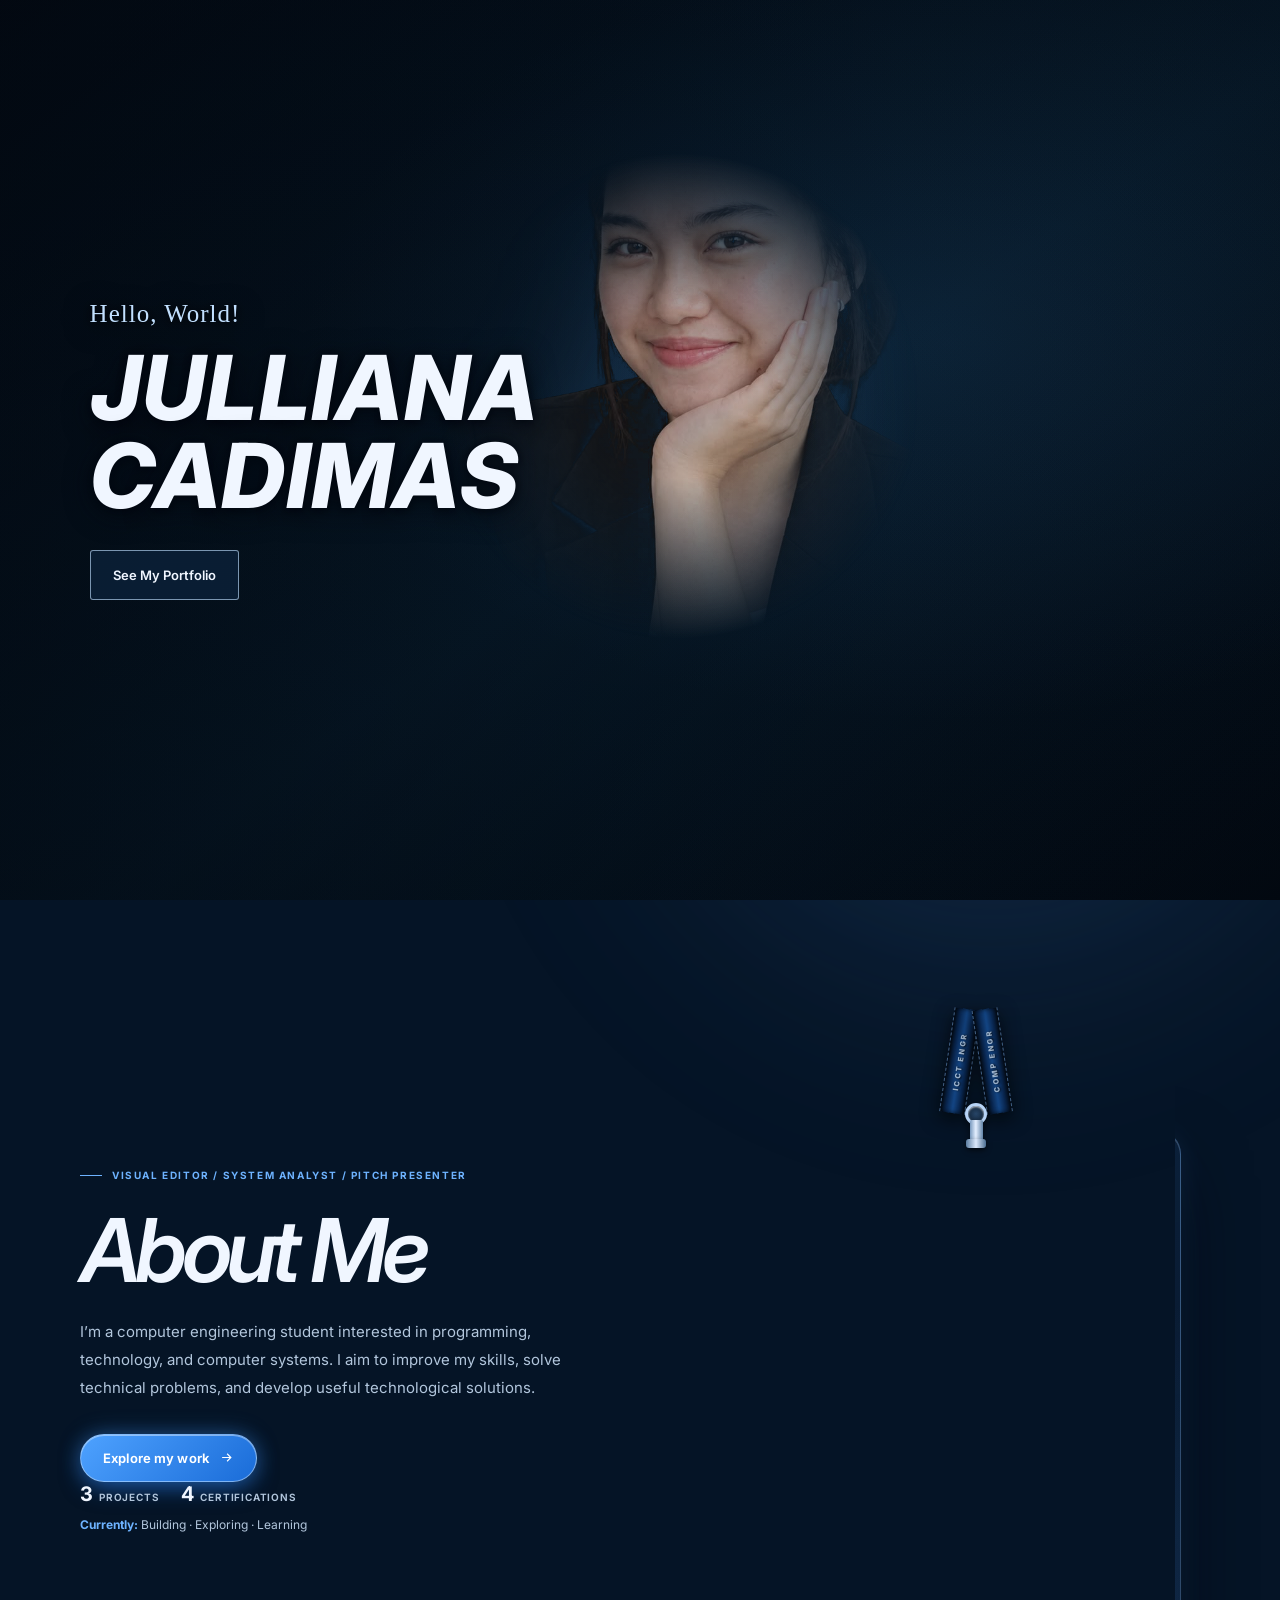
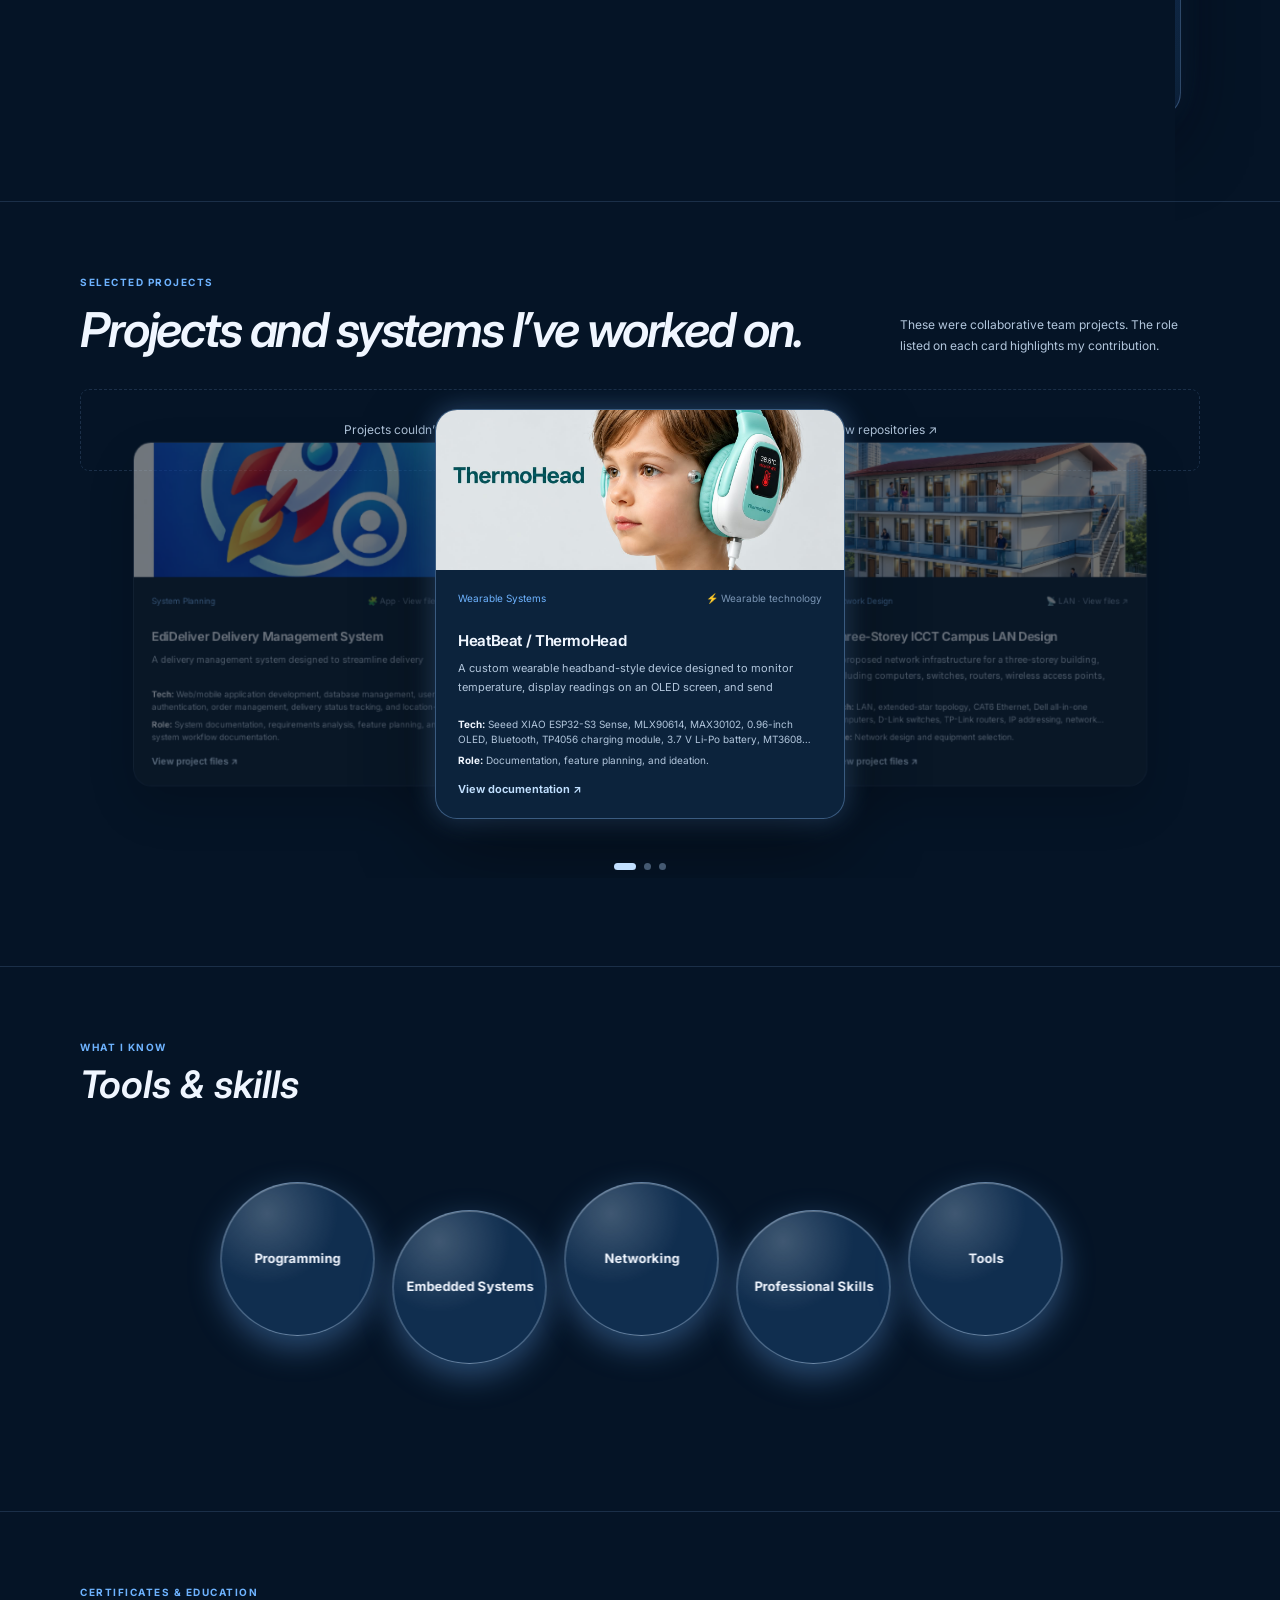
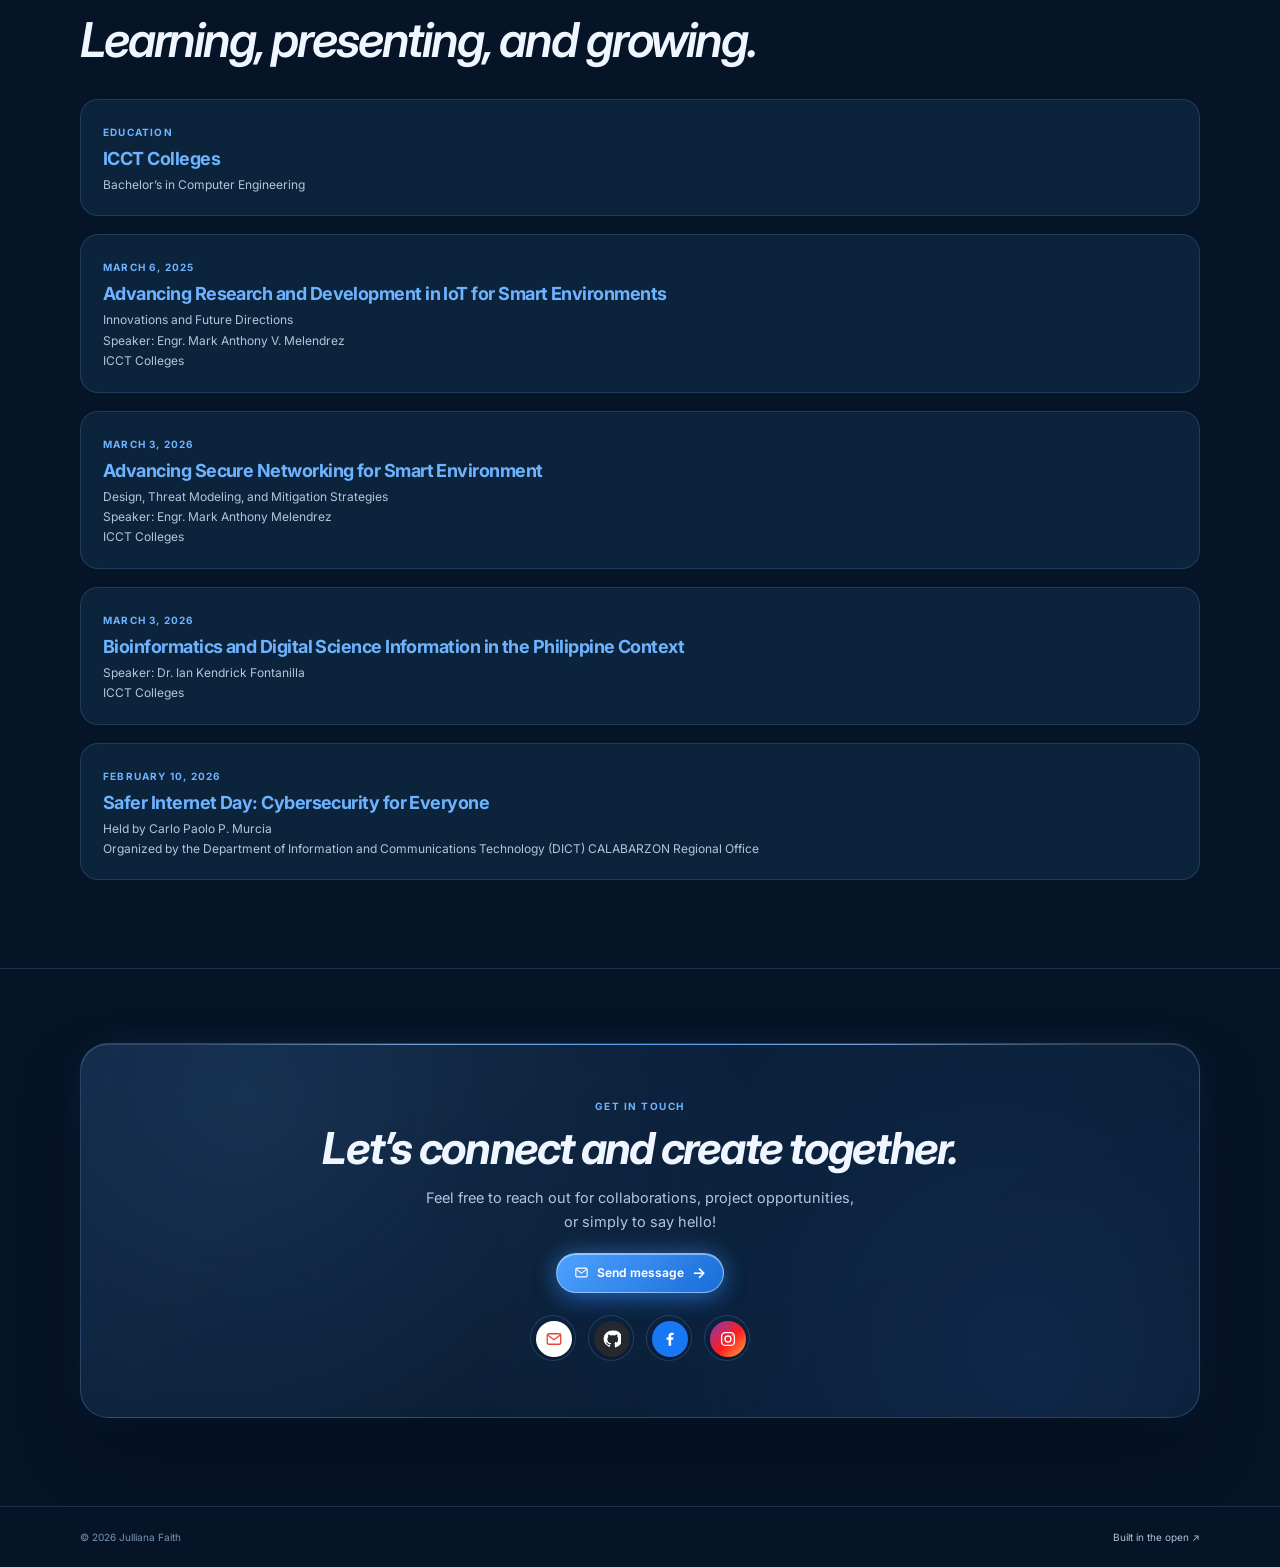
==== commit 29028a80: "Update portfolio content and mobile layout Co-authored-by: Copilot <223556219+Copilot@users.noreply." ====
--- a/index.html
+++ b/index.html
@@ -20,16 +20,16 @@
       href="https://fonts.googleapis.com/css2?family=Inter:wght@400..800&family=Playfair+Display:wght@400..800&display=swap"
       rel="stylesheet"
     />
-    <link rel="stylesheet" href="style.css?v=20" />
+    <link rel="stylesheet" href="style.css?v=24" />
   </head>
   <body>
     <div class="ambient-backdrop" aria-hidden="true">
       <canvas class="ambient-glitter"></canvas>
     </div>
-    <section class="intro-gate" aria-label="Hello World" aria-labelledby="intro-gate-title">
+    <section class="intro-gate" aria-label="Hello, World!" aria-labelledby="intro-gate-title">
       <img class="intro-gate-image" src="image/intro-portrait.png" alt="" aria-hidden="true" fetchpriority="high" />
       <div class="intro-gate-copy">
-        <p class="intro-gate-welcome">Hello World!</p>
+        <p class="intro-gate-welcome">Hello, World!</p>
         <h1 class="intro-gate-name" id="intro-gate-title">JULLIANA CADIMAS</h1>
         <a class="intro-gate-link" href="#home">See My Portfolio</a>
       </div>
@@ -448,7 +448,7 @@
                 <button class="skill-orb" type="button" aria-expanded="false" data-title="Embedded Systems" data-skills="Microcontrollers|Sensors|Hardware integration">Embedded Systems</button>
                 <button class="skill-orb" type="button" aria-expanded="false" data-title="Networking" data-skills="Basic networking|Cisco configuration|VLAN|Routing">Networking</button>
                 <button class="skill-orb" type="button" aria-expanded="false" data-title="Professional Skills" data-skills="Problem solving|Teamwork|Communication|AI prompting|Video editing|Graphic design">Professional Skills</button>
-                <button class="skill-orb" type="button" aria-expanded="false" data-title="Tools" data-skills="Canva|CapCut|VS Code|AutoCAD">Tools</button>
+                <button class="skill-orb" type="button" aria-expanded="false" data-title="Tools" data-skills="Canva|CapCut|VS Code|AutoCAD|ChatGPT|Claude|Gemini|Copilot">Tools</button>
               </div>
               <div class="skill-detail" id="skill-detail" aria-labelledby="skill-detail-title" hidden>
                 <h3 class="skill-detail-title" id="skill-detail-title"></h3>
@@ -464,7 +464,7 @@
         <div class="shell">
           <div class="section-heading">
             <div>
-              <p class="section-kicker">Experience &amp; education</p>
+              <p class="section-kicker">Certificates &amp; education</p>
               <h2 id="experience-title">Learning, presenting, and growing.</h2>
             </div>
           </div>
@@ -567,6 +567,6 @@
       </div>
     </footer>
 
-    <script src="script.js?v=22"></script>
+    <script src="script.js?v=23"></script>
   </body>
 </html>
--- a/style.css
+++ b/style.css
@@ -209,6 +209,7 @@
         min-height: 50px;
         align-items: center;
         justify-content: center;
+        cursor: pointer;
         padding: 0 22px;
         border: 1px solid color-mix(in srgb, var(--accent-light) 62%, transparent);
         border-radius: 3px;
@@ -3299,7 +3300,7 @@
 
         .lanyard-rig {
           max-width: 380px;
-          margin-          top: 10px;
+          margin-top: 10px;
         }
 
         h1 {
@@ -3342,6 +3343,10 @@
 
         .intro-gate-image {
           transform: translateX(12px);
+        }
+
+        .intro-gate.is-leaving .intro-gate-image {
+          opacity: 0;
         }
 
         .intro-gate-welcome {
@@ -3409,10 +3414,12 @@
         .intro-portrait {
           width: min(108vw, 440px);
           height: 75vh;
+          filter: brightness(0.72) saturate(0.88) drop-shadow(0 18px 64px rgb(88 150 218 / 24%));
+          opacity: 0.95;
         }
 
         .intro-slide::after {
-          background-size: auto 75vh;
+          display: none;
         }
 
         .lanyard-straps-wrap {
@@ -3559,6 +3566,7 @@
 
         .project-card .project-description {
           margin-bottom: 10px;
+          line-clamp: 2;
           -webkit-line-clamp: 2;
         }
 
@@ -3627,5 +3635,9 @@
           animation-duration: 0.01ms !important;
           animation-iteration-count: 1 !important;
         }
+
+        .intro-marquee-track {
+          animation: intro-name-marquee 18s linear infinite !important;
+        }
       }
     
